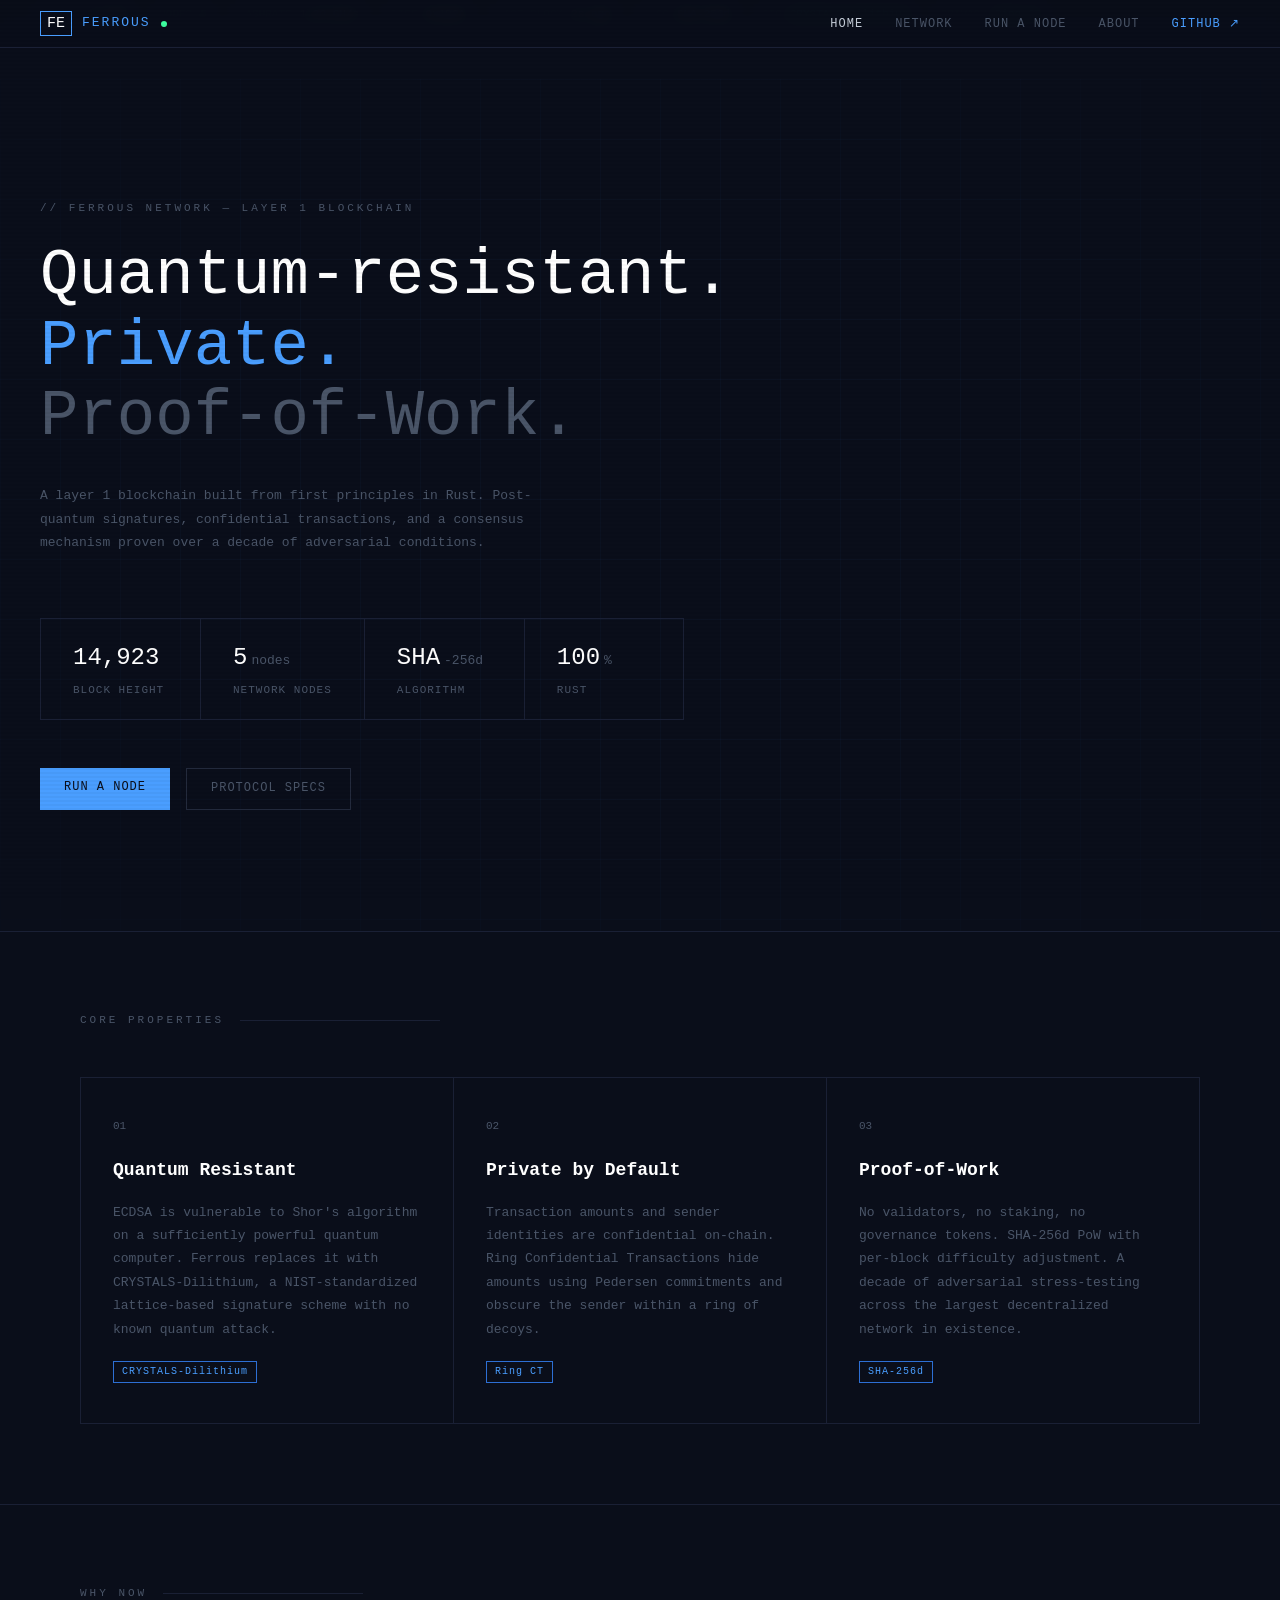
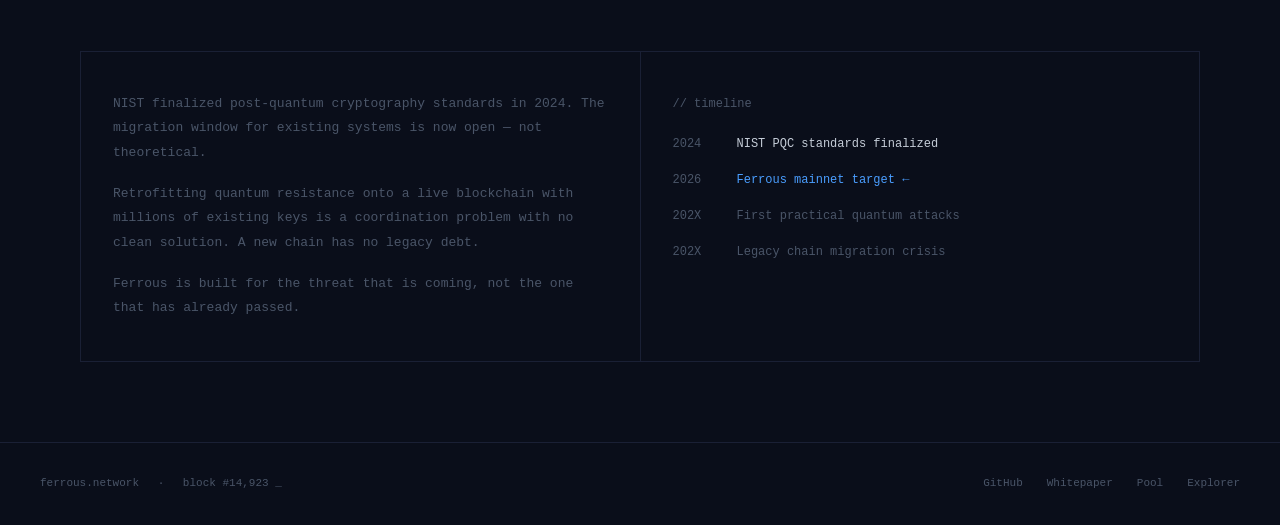
==== web/ferrous-network.html @ 622e5e6d "Fix chain tests: remove suppression, implement signature validation in apply_block_to_utxo, cleanup " ====
<!DOCTYPE html>
<html lang="en">
<head>
<meta charset="UTF-8">
<meta name="viewport" content="width=device-width, initial-scale=1.0">
<title>Ferrous Network</title>
<style>
:root {
  --bg: #0a0e1a;
  --bg2: #0d1120;
  --border: #1a2035;
  --border2: #242b3d;
  --text: #c5cdd8;
  --dim: #4a5568;
  --accent: #4a9eff;
  --accent2: #2d6fd4;
  --green: #3dffa0;
  --yellow: #ffd84a;
  --red: #ff4a6a;
  --mono: 'Courier New', Courier, monospace;
}

* { margin: 0; padding: 0; box-sizing: border-box; }

html { scroll-behavior: smooth; }

body {
  background: var(--bg);
  color: var(--text);
  font-family: var(--mono);
  font-size: 14px;
  line-height: 1.6;
  min-height: 100vh;
  cursor: default;
}

/* scanline overlay */
body::before {
  content: '';
  position: fixed;
  top: 0; left: 0; right: 0; bottom: 0;
  background: repeating-linear-gradient(
    0deg,
    transparent,
    transparent 2px,
    rgba(0,0,0,0.03) 2px,
    rgba(0,0,0,0.03) 4px
  );
  pointer-events: none;
  z-index: 1000;
}

a { color: var(--accent); text-decoration: none; cursor: pointer; }
a:hover { text-decoration: underline; }

/* NAV */
.main-nav {
  position: fixed;
  top: 0; left: 0; right: 0;
  z-index: 100;
  background: rgba(10,14,26,0.95);
  border-bottom: 1px solid var(--border);
  backdrop-filter: blur(8px);
  padding: 0 40px;
  height: 48px;
  display: flex;
  align-items: center;
  justify-content: space-between;
}

.nav-logo {
  color: var(--accent);
  font-size: 13px;
  letter-spacing: 2px;
  text-transform: uppercase;
  display: flex;
  align-items: center;
  gap: 10px;
}

.nav-logo .fe {
  font-size: 15px;
  color: #fff;
  letter-spacing: 0;
  border: 1px solid var(--accent);
  padding: 1px 6px;
  line-height: 1.4;
}

.nav-logo .dot {
  width: 6px; height: 6px;
  background: var(--green);
  border-radius: 50%;
  animation: pulse 2s ease-in-out infinite;
}

@keyframes pulse {
  0%,100% { opacity: 1; box-shadow: 0 0 4px var(--green); }
  50% { opacity: 0.4; box-shadow: none; }
}

.nav-links {
  display: flex;
  gap: 32px;
  list-style: none;
}

.nav-links a {
  color: var(--dim);
  font-size: 12px;
  letter-spacing: 1px;
  text-transform: uppercase;
  transition: color 0.2s;
}

.nav-links a:hover,
.nav-links a.active {
  color: var(--text);
  text-decoration: none;
}

.nav-github { color: var(--accent) !important; }

/* PAGES */
.page { display: none; padding-top: 48px; }
.page.active { display: block; }

/* ── HOME PAGE ── */
.hero {
  min-height: calc(100vh - 48px);
  display: flex;
  flex-direction: column;
  justify-content: center;
  padding: 80px 40px;
  position: relative;
  overflow: hidden;
}

.hero-grid {
  position: absolute;
  inset: 0;
  background-image:
    linear-gradient(rgba(74,158,255,0.03) 1px, transparent 1px),
    linear-gradient(90deg, rgba(74,158,255,0.03) 1px, transparent 1px);
  background-size: 60px 60px;
  mask-image: radial-gradient(ellipse 80% 80% at 50% 50%, black 40%, transparent 100%);
}

.hero-tag {
  color: var(--dim);
  font-size: 11px;
  letter-spacing: 3px;
  text-transform: uppercase;
  margin-bottom: 24px;
  opacity: 0;
  animation: fadeUp 0.6s ease forwards 0.1s;
}

.hero-title {
  font-size: clamp(32px, 5vw, 64px);
  font-weight: normal;
  line-height: 1.1;
  color: #fff;
  max-width: 800px;
  opacity: 0;
  animation: fadeUp 0.6s ease forwards 0.3s;
}

.hero-title .accent { color: var(--accent); }
.hero-title .dim-line { color: var(--dim); }

.hero-sub {
  margin-top: 32px;
  max-width: 520px;
  color: var(--dim);
  font-size: 13px;
  line-height: 1.8;
  opacity: 0;
  animation: fadeUp 0.6s ease forwards 0.5s;
}

.hero-stats {
  margin-top: 64px;
  display: flex;
  gap: 0;
  opacity: 0;
  animation: fadeUp 0.6s ease forwards 0.7s;
}

.stat-block {
  border: 1px solid var(--border);
  padding: 20px 32px;
  min-width: 160px;
  border-right: none;
}
.stat-block:last-child { border-right: 1px solid var(--border); }
.stat-block:hover { border-color: var(--border2); background: var(--bg2); }

.stat-val {
  font-size: 24px;
  color: #fff;
}
.stat-val .unit { font-size: 13px; color: var(--dim); margin-left: 4px; }
.stat-label { font-size: 11px; color: var(--dim); letter-spacing: 1px; margin-top: 4px; text-transform: uppercase; }

.hero-cta {
  margin-top: 48px;
  display: flex;
  gap: 16px;
  opacity: 0;
  animation: fadeUp 0.6s ease forwards 0.9s;
}

.btn-primary {
  background: var(--accent);
  color: #0a0e1a;
  padding: 10px 24px;
  font-family: var(--mono);
  font-size: 12px;
  letter-spacing: 1px;
  text-transform: uppercase;
  border: none;
  cursor: pointer;
  transition: background 0.2s;
  display: inline-block;
}
.btn-primary:hover { background: #6ab4ff; text-decoration: none; color: #0a0e1a; }

.btn-ghost {
  border: 1px solid var(--border2);
  color: var(--dim);
  padding: 10px 24px;
  font-family: var(--mono);
  font-size: 12px;
  letter-spacing: 1px;
  text-transform: uppercase;
  background: none;
  cursor: pointer;
  transition: all 0.2s;
  display: inline-block;
}
.btn-ghost:hover { border-color: var(--accent); color: var(--accent); text-decoration: none; }

/* SECTION UTILS */
.section-wrapper {
  border-top: 1px solid var(--border);
}

.section {
  padding: 80px 40px;
  max-width: 1200px;
  margin: 0 auto;
}

.section-full {
  padding: 40px;
  max-width: 100%;
}

.section-narrow {
  max-width: 800px;
}

.section-label {
  font-size: 11px;
  color: var(--dim);
  letter-spacing: 3px;
  text-transform: uppercase;
  margin-bottom: 48px;
  display: flex;
  align-items: center;
  gap: 16px;
}
.section-label::after {
  content: '';
  flex: 1;
  height: 1px;
  background: var(--border);
  max-width: 200px;
}

/* PILLARS */
.pillars {
  display: grid;
  grid-template-columns: repeat(3, 1fr);
  gap: 1px;
  background: var(--border);
  border: 1px solid var(--border);
}

.pillar {
  background: var(--bg);
  padding: 40px 32px;
  transition: background 0.2s;
}
.pillar:hover { background: var(--bg2); }

.pillar-num {
  font-size: 11px;
  color: var(--dim);
  margin-bottom: 20px;
}

.pillar-title {
  font-size: 18px;
  color: #fff;
  margin-bottom: 16px;
}

.pillar-body {
  font-size: 13px;
  color: var(--dim);
  line-height: 1.8;
}

.pillar-tag {
  display: inline-block;
  margin-top: 20px;
  font-size: 10px;
  letter-spacing: 1px;
  color: var(--accent);
  border: 1px solid var(--accent2);
  padding: 2px 8px;
}

/* WHY NOW SECTION */
.why-now-grid {
  display: grid;
  grid-template-columns: 1fr 1fr;
  gap: 1px;
  background: var(--border);
  border: 1px solid var(--border);
}

.why-now-content {
  background: var(--bg);
  padding: 40px 32px;
}

.why-now-text {
  font-size: 13px;
  color: var(--dim);
  line-height: 1.9;
}

.why-now-text p {
  margin-bottom: 16px;
}
.why-now-text p:last-child {
  margin-bottom: 0;
}

.timeline-container {
  font-size: 12px;
  line-height: 2;
}

.timeline-label {
  color: var(--dim);
  margin-bottom: 16px;
}

.timeline-items {
  display: flex;
  flex-direction: column;
  gap: 12px;
}

.timeline-item {
  display: flex;
  gap: 16px;
  align-items: baseline;
}

.timeline-year {
  color: var(--dim);
  min-width: 48px;
}

.timeline-text {
  color: var(--text);
}

.timeline-text.highlight {
  color: var(--accent);
}

.timeline-text.dim {
  color: var(--dim);
}


/* ── NETWORK PAGE ── */
.network-grid {
  display: grid;
  grid-template-columns: 1fr 1fr;
  gap: 1px;
  background: var(--border);
  border: 1px solid var(--border);
  margin-bottom: 1px;
}

.network-grid.spaced {
  margin-bottom: 40px;
}

.net-card {
  background: var(--bg);
  padding: 32px;
}
.net-card:hover { background: var(--bg2); }

.net-card-title {
  font-size: 11px;
  color: var(--dim);
  letter-spacing: 2px;
  text-transform: uppercase;
  margin-bottom: 24px;
  padding-bottom: 12px;
  border-bottom: 1px solid var(--border);
}

.spec-row {
  display: flex;
  justify-content: space-between;
  align-items: baseline;
  padding: 8px 0;
  border-bottom: 1px solid var(--border);
  font-size: 13px;
}
.spec-row:last-child { border-bottom: none; }
.spec-key { color: var(--dim); }
.spec-val { color: var(--text); text-align: right; }
.spec-val.hl { color: var(--accent); }
.spec-val.ok { color: var(--green); }

/* SEED NODES TABLE */
.seed-table-container {
  border: 1px solid var(--border);
}

.seed-table {
  background: var(--bg);
  font-size: 12px;
}

.seed-row {
  display: grid;
  grid-template-columns: 2fr 1fr 1fr 1fr;
  padding: 12px 24px;
  border-bottom: 1px solid var(--border);
}

.seed-row:last-child {
  border-bottom: none;
}

.seed-header {
  color: var(--dim);
  font-size: 11px;
  letter-spacing: 1px;
  border-bottom: 1px solid var(--border);
}

.seed-host { color: var(--text); }
.seed-meta { color: var(--dim); }
.seed-status { color: var(--green); }

/* CODE & TERMINAL */
.code-block {
  background: #060912;
  border: 1px solid var(--border);
  padding: 24px;
  font-size: 12px;
  line-height: 1.8;
  overflow-x: auto;
  margin-top: 16px;
}

.code-comment { color: var(--dim); }
.code-key { color: var(--accent); }
.code-val { color: var(--green); }
.code-str { color: var(--yellow); }

/* ── NODE PAGE ── */
.node-intro {
  color: var(--dim);
  font-size: 13px;
  margin-bottom: 48px;
  line-height: 1.8;
}

.node-steps {
  counter-reset: step;
}

.node-step {
  border: 1px solid var(--border);
  padding: 32px;
  margin-bottom: 1px;
  display: flex;
  gap: 32px;
  align-items: flex-start;
  transition: border-color 0.2s;
}
.node-step:hover { border-color: var(--border2); }

.step-num {
  font-size: 32px;
  color: var(--border2);
  min-width: 48px;
  line-height: 1;
}

.step-title {
  font-size: 16px;
  color: #fff;
  margin-bottom: 12px;
}

.step-body {
  font-size: 13px;
  color: var(--dim);
  line-height: 1.8;
}

.terminal {
  background: #060912;
  border: 1px solid var(--border);
  border-top: 2px solid var(--accent);
  padding: 20px 24px;
  margin-top: 16px;
  font-size: 12px;
  line-height: 2;
}

.term-prompt { color: var(--dim); }
.term-cmd { color: var(--green); }
.term-out { color: var(--dim); }
.term-highlight { color: var(--accent); }

/* ── ABOUT PAGE ── */
.about-grid {
  display: grid;
  grid-template-columns: 1fr 2fr;
  gap: 80px;
  align-items: start;
}

.about-ascii {
  color: var(--border2);
  font-size: 10px;
  line-height: 1.2;
  margin-bottom: 32px;
}

.about-links { display: flex; flex-direction: column; gap: 8px; }
.about-link {
  font-size: 12px;
  color: var(--dim);
  padding: 8px 0;
  border-bottom: 1px solid var(--border);
  display: flex;
  justify-content: space-between;
  transition: color 0.2s;
  cursor: pointer;
}
.about-link:hover { color: var(--accent); }
.about-link-arrow { color: var(--dim); }

.about-statement {
  font-size: 22px;
  color: #fff;
  line-height: 1.5;
  margin-bottom: 48px;
}
.about-statement .accent { color: var(--accent); }

.about-body {
  font-size: 13px;
  color: var(--dim);
  line-height: 1.9;
  max-width: 600px;
}

.about-body p { margin-bottom: 20px; }

.about-footer-note {
  color: var(--dim);
  border-top: 1px solid var(--border);
  padding-top: 20px;
  margin-top: 8px;
}

/* FOOTER */
.main-footer {
  border-top: 1px solid var(--border);
  padding: 32px 40px;
  display: flex;
  justify-content: space-between;
  align-items: center;
  font-size: 11px;
  color: var(--dim);
}

.footer-info-separator { margin: 0 12px; }

.footer-links { display: flex; gap: 24px; }
.footer-links a { color: var(--dim); }
.footer-links a:hover { color: var(--text); text-decoration: none; }

/* TICKER */
.ticker {
  background: #060912;
  border-bottom: 1px solid var(--border);
  padding: 6px 40px;
  font-size: 11px;
  color: var(--dim);
  display: flex;
  gap: 32px;
  overflow: hidden;
}
.ticker-item { white-space: nowrap; }
.ticker-item .label { color: var(--dim); margin-right: 8px; }
.ticker-item .value { color: var(--text); }
.ticker-item .value.up { color: var(--green); }

/* ANIMATIONS */
@keyframes fadeUp {
  from { opacity: 0; transform: translateY(16px); }
  to { opacity: 1; transform: translateY(0); }
}

.fade-in {
  opacity: 0;
  animation: fadeUp 0.5s ease forwards;
}

/* BLINK */
.blink { animation: blink 1s step-end infinite; }
@keyframes blink { 0%,100%{opacity:1} 50%{opacity:0} }

/* SCROLLBAR */
::-webkit-scrollbar { width: 4px; height: 4px; }
::-webkit-scrollbar-track { background: var(--bg); }
::-webkit-scrollbar-thumb { background: var(--border2); }

/* RESPONSIVE */
@media (max-width: 768px) {
  .main-nav { padding: 0 20px; }
  .nav-links { gap: 16px; }
  .hero { padding: 40px 20px; }
  .pillars { grid-template-columns: 1fr; }
  .network-grid { grid-template-columns: 1fr; }
  .why-now-grid { grid-template-columns: 1fr; }
  .about-grid { grid-template-columns: 1fr; gap: 40px; }
  .hero-stats { flex-wrap: wrap; }
  .stat-block { border-right: 1px solid var(--border); }
  .section { padding: 40px 20px; }
  .main-footer { flex-direction: column; gap: 16px; text-align: center; }
  .seed-row { grid-template-columns: 1fr 1fr; gap: 8px; }
  .seed-header { display: none; }
}
</style>
</head>
<body>

<!-- TICKER -->
<div class="ticker" id="ticker">
  <span class="ticker-item"><span class="label">HEIGHT</span><span class="value" id="t-height">14,923</span></span>
  <span class="ticker-item"><span class="label">NODES</span><span class="value up" id="t-nodes">5</span></span>
  <span class="ticker-item"><span class="label">HASHRATE</span><span class="value" id="t-hash">1.24 GH/s</span></span>
  <span class="ticker-item"><span class="label">DIFF</span><span class="value" id="t-diff">0x1D2A</span></span>
  <span class="ticker-item"><span class="label">LAST BLOCK</span><span class="value" id="t-last">42s ago</span></span>
  <span class="ticker-item"><span class="label">ALGO</span><span class="value">SHA-256d</span></span>
  <span class="ticker-item"><span class="label">SIG</span><span class="value up">CRYSTALS-Dilithium</span></span>
  <span class="ticker-item"><span class="label">PRIVACY</span><span class="value up">Ring CT</span></span>
</div>

<!-- NAV -->
<nav class="main-nav">
  <div class="nav-logo">
    <span class="fe">Fe</span>
    FERROUS
    <div class="dot"></div>
  </div>
  <ul class="nav-links">
    <li><a href="#" data-page="home" class="nav-link active" id="nav-home">Home</a></li>
    <li><a href="#" data-page="network" class="nav-link" id="nav-network">Network</a></li>
    <li><a href="#" data-page="node" class="nav-link" id="nav-node">Run a Node</a></li>
    <li><a href="#" data-page="about" class="nav-link" id="nav-about">About</a></li>
    <li><a href="#" class="nav-github">GitHub ↗</a></li>
  </ul>
</nav>

<!-- ══════════════════════════════════════════════ HOME -->
<main id="page-home" class="page active">

  <section class="hero">
    <div class="hero-grid"></div>
    <div class="hero-tag">// ferrous network — layer 1 blockchain</div>
    <h1 class="hero-title">
      Quantum-resistant.<br>
      <span class="accent">Private.</span><br>
      <span class="dim-line">Proof-of-Work.</span>
    </h1>
    <p class="hero-sub">
      A layer 1 blockchain built from first principles in Rust.
      Post-quantum signatures, confidential transactions, and a
      consensus mechanism proven over a decade of adversarial conditions.
    </p>
    <div class="hero-stats">
      <div class="stat-block">
        <div class="stat-val" id="h-height">14,923</div>
        <div class="stat-label">Block Height</div>
      </div>
      <div class="stat-block">
        <div class="stat-val">5<span class="unit">nodes</span></div>
        <div class="stat-label">Network Nodes</div>
      </div>
      <div class="stat-block">
        <div class="stat-val">SHA<span class="unit">-256d</span></div>
        <div class="stat-label">Algorithm</div>
      </div>
      <div class="stat-block">
        <div class="stat-val">100<span class="unit">%</span></div>
        <div class="stat-label">Rust</div>
      </div>
    </div>
    <div class="hero-cta">
      <a href="#" data-page="node" class="btn-primary">Run a Node</a>
      <a href="#" data-page="network" class="btn-ghost">Protocol Specs</a>
    </div>
  </section>

  <div class="section-wrapper">
    <section class="section">
      <div class="section-label">Core Properties</div>
      <div class="pillars">
        <article class="pillar">
          <div class="pillar-num">01</div>
          <h3 class="pillar-title">Quantum Resistant</h3>
          <p class="pillar-body">
            ECDSA is vulnerable to Shor's algorithm on a sufficiently powerful quantum computer.
            Ferrous replaces it with CRYSTALS-Dilithium, a NIST-standardized lattice-based
            signature scheme with no known quantum attack.
          </p>
          <div class="pillar-tag">CRYSTALS-Dilithium</div>
        </article>
        <article class="pillar">
          <div class="pillar-num">02</div>
          <h3 class="pillar-title">Private by Default</h3>
          <p class="pillar-body">
            Transaction amounts and sender identities are confidential on-chain.
            Ring Confidential Transactions hide amounts using Pedersen commitments
            and obscure the sender within a ring of decoys.
          </p>
          <div class="pillar-tag">Ring CT</div>
        </article>
        <article class="pillar">
          <div class="pillar-num">03</div>
          <h3 class="pillar-title">Proof-of-Work</h3>
          <p class="pillar-body">
            No validators, no staking, no governance tokens. SHA-256d PoW with
            per-block difficulty adjustment. A decade of adversarial stress-testing
            across the largest decentralized network in existence.
          </p>
          <div class="pillar-tag">SHA-256d</div>
        </article>
      </div>
    </section>
  </div>

  <div class="section-wrapper">
    <section class="section">
      <div class="section-label">Why Now</div>
      <div class="why-now-grid">
        <div class="why-now-content">
          <div class="why-now-text">
            <p>NIST finalized post-quantum cryptography standards in 2024. The migration window for existing systems is now open — not theoretical.</p>
            <p>Retrofitting quantum resistance onto a live blockchain with millions of existing keys is a coordination problem with no clean solution. A new chain has no legacy debt.</p>
            <p>Ferrous is built for the threat that is coming, not the one that has already passed.</p>
          </div>
        </div>
        <div class="why-now-content">
          <div class="timeline-container">
            <div class="timeline-label">// timeline</div>
            <div class="timeline-items">
              <div class="timeline-item">
                <span class="timeline-year">2024</span>
                <span class="timeline-text">NIST PQC standards finalized</span>
              </div>
              <div class="timeline-item">
                <span class="timeline-year">2026</span>
                <span class="timeline-text highlight">Ferrous mainnet target ←</span>
              </div>
              <div class="timeline-item">
                <span class="timeline-year">202X</span>
                <span class="timeline-text dim">First practical quantum attacks</span>
              </div>
              <div class="timeline-item">
                <span class="timeline-year">202X</span>
                <span class="timeline-text dim">Legacy chain migration crisis</span>
              </div>
            </div>
          </div>
        </div>
      </div>
    </section>
  </div>

</main>

<!-- ══════════════════════════════════════════════ NETWORK -->
<section id="page-network" class="page">
  <div class="section section-full">

    <div class="section-label">Protocol Specification</div>

    <div class="network-grid">
      <div class="net-card">
        <div class="net-card-title">Consensus</div>
        <div class="spec-row"><span class="spec-key">algorithm</span><span class="spec-val hl">Proof-of-Work</span></div>
        <div class="spec-row"><span class="spec-key">hash function</span><span class="spec-val">SHA-256d</span></div>
        <div class="spec-row"><span class="spec-key">block time target</span><span class="spec-val">150 seconds</span></div>
        <div class="spec-row"><span class="spec-key">difficulty adjustment</span><span class="spec-val">per-block, ±1%</span></div>
        <div class="spec-row"><span class="spec-key">block reward</span><span class="spec-val">50 FRR</span></div>
        <div class="spec-row"><span class="spec-key">coinbase maturity</span><span class="spec-val">100 blocks</span></div>
        <div class="spec-row"><span class="spec-key">ledger model</span><span class="spec-val">UTXO</span></div>
      </div>
      <div class="net-card">
        <div class="net-card-title">Cryptography</div>
        <div class="spec-row"><span class="spec-key">signature scheme</span><span class="spec-val ok">CRYSTALS-Dilithium</span></div>
        <div class="spec-row"><span class="spec-key">nist standard</span><span class="spec-val ok">FIPS 204</span></div>
        <div class="spec-row"><span class="spec-key">security level</span><span class="spec-val">Category 3 (AES-192)</span></div>
        <div class="spec-row"><span class="spec-key">privacy</span><span class="spec-val ok">Ring CT</span></div>
        <div class="spec-row"><span class="spec-key">commitments</span><span class="spec-val">Pedersen</span></div>
        <div class="spec-row"><span class="spec-key">address format</span><span class="spec-val">Base58Check</span></div>
        <div class="spec-row"><span class="spec-key">quantum safe</span><span class="spec-val ok">Yes</span></div>
      </div>
    </div>

    <div class="network-grid spaced">
      <div class="net-card">
        <div class="net-card-title">Network</div>
        <div class="spec-row"><span class="spec-key">protocol</span><span class="spec-val">TCP / Bitcoin-style framing</span></div>
        <div class="spec-row"><span class="spec-key">message checksum</span><span class="spec-val">SHA-256d</span></div>
        <div class="spec-row"><span class="spec-key">handshake</span><span class="spec-val">Version / Verack</span></div>
        <div class="spec-row"><span class="spec-key">sync</span><span class="spec-val">Headers-first</span></div>
        <div class="spec-row"><span class="spec-key">seed nodes</span><span class="spec-val">5 (global)</span></div>
        <div class="spec-row"><span class="spec-key">default port</span><span class="spec-val">8333</span></div>
      </div>
      <div class="net-card">
        <div class="net-card-title">Implementation</div>
        <div class="spec-row"><span class="spec-key">language</span><span class="spec-val hl">Rust</span></div>
        <div class="spec-row"><span class="spec-key">storage</span><span class="spec-val">RocksDB</span></div>
        <div class="spec-row"><span class="spec-key">rpc</span><span class="spec-val">JSON-RPC (10 methods)</span></div>
        <div class="spec-row"><span class="spec-key">unsafe code</span><span class="spec-val ok">Zero</span></div>
        <div class="spec-row"><span class="spec-key">warnings</span><span class="spec-val ok">Zero</span></div>
        <div class="spec-row"><span class="spec-key">license</span><span class="spec-val">MIT</span></div>
      </div>
    </div>

    <div class="section-label">Seed Nodes</div>
    <div class="seed-table-container">
      <div class="seed-table">
        <div class="seed-row seed-header">
          <span>HOST</span><span>PROVIDER</span><span>LOCATION</span><span>STATUS</span>
        </div>
        <div class="seed-row">
          <span class="seed-host">seed1.ferrous.network:8333</span>
          <span class="seed-meta">Vultr</span>
          <span class="seed-meta">New York</span>
          <span class="seed-status">● ONLINE</span>
        </div>
        <div class="seed-row">
          <span class="seed-host">seed2.ferrous.network:8333</span>
          <span class="seed-meta">Akamai</span>
          <span class="seed-meta">Atlanta</span>
          <span class="seed-status">● ONLINE</span>
        </div>
        <div class="seed-row">
          <span class="seed-host">seed3.ferrous.network:8333</span>
          <span class="seed-meta">DigitalOcean</span>
          <span class="seed-meta">San Francisco</span>
          <span class="seed-status">● ONLINE</span>
        </div>
        <div class="seed-row">
          <span class="seed-host">seed4.ferrous.network:8333</span>
          <span class="seed-meta">Vultr</span>
          <span class="seed-meta">Frankfurt</span>
          <span class="seed-status">● ONLINE</span>
        </div>
        <div class="seed-row">
          <span class="seed-host">seed5.ferrous.network:8333</span>
          <span class="seed-meta">Akamai</span>
          <span class="seed-meta">Singapore</span>
          <span class="seed-status">● ONLINE</span>
        </div>
      </div>
    </div>

  </div>
</section>

<!-- ══════════════════════════════════════════════ NODE -->
<section id="page-node" class="page">
  <div class="section section-narrow">

    <div class="section-label">Run a Node</div>

    <p class="node-intro">
      A Ferrous full node validates the chain independently, relays transactions,
      and strengthens network decentralization. No registration required.
    </p>

    <div class="node-steps">

      <article class="node-step">
        <div class="step-num">01</div>
        <div>
          <h3 class="step-title">Requirements</h3>
          <div class="step-body">
            Linux x86_64. 2GB RAM minimum, 4GB recommended. 50GB disk for initial sync.
            A stable internet connection with a publicly reachable IP on port 8333.
          </div>
        </div>
      </article>

      <article class="node-step">
        <div class="step-num">02</div>
        <div>
          <h3 class="step-title">Download</h3>
          <div class="step-body">Grab the latest binary from GitHub releases. Verify the checksum.</div>
          <div class="terminal">
            <div><span class="term-prompt">$ </span><span class="term-cmd">wget https://github.com/chronocoders/ferrous/releases/latest/ferrous-linux-x86_64.tar.gz</span></div>
            <div><span class="term-prompt">$ </span><span class="term-cmd">sha256sum -c ferrous-linux-x86_64.tar.gz.sha256</span></div>
            <div><span class="term-out">ferrous-linux-x86_64.tar.gz: </span><span class="term-highlight">OK</span></div>
            <div><span class="term-prompt">$ </span><span class="term-cmd">tar -xzf ferrous-linux-x86_64.tar.gz && chmod +x ferrous</span></div>
          </div>
        </div>
      </article>

      <article class="node-step">
        <div class="step-num">03</div>
        <div>
          <h3 class="step-title">Configure</h3>
          <div class="step-body">Create a minimal config file. Most defaults are production-ready.</div>
          <div class="code-block">
            <div><span class="code-comment"># ferrous.toml</span></div>
            <div></div>
            <div><span class="code-key">network</span> = <span class="code-str">"mainnet"</span></div>
            <div><span class="code-key">data_dir</span> = <span class="code-str">"~/.ferrous"</span></div>
            <div><span class="code-key">bind</span> = <span class="code-str">"0.0.0.0:8333"</span></div>
            <div><span class="code-key">max_peers</span> = <span class="code-val">125</span></div>
            <div><span class="code-key">rpc_bind</span> = <span class="code-str">"127.0.0.1:8332"</span></div>
            <div></div>
            <div><span class="code-comment"># Optional: enable mining</span></div>
            <div><span class="code-key">mine</span> = <span class="code-val">false</span></div>
            <div><span class="code-key">coinbase_address</span> = <span class="code-str">""</span></div>
          </div>
        </div>
      </article>

      <article class="node-step">
        <div class="step-num">04</div>
        <div>
          <h3 class="step-title">Run</h3>
          <div class="step-body">Start the node. It will connect to seed nodes and begin syncing.</div>
          <div class="terminal">
            <div><span class="term-prompt">$ </span><span class="term-cmd">./ferrous --config ferrous.toml</span></div>
            <div><span class="term-highlight">[2026-03-03 12:00:01]</span><span class="term-out"> INFO  ferrous starting — mainnet</span></div>
            <div><span class="term-highlight">[2026-03-03 12:00:01]</span><span class="term-out"> INFO  connecting to seed1.ferrous.network:8333</span></div>
            <div><span class="term-highlight">[2026-03-03 12:00:02]</span><span class="term-out"> INFO  connected to 5 peers</span></div>
            <div><span class="term-highlight">[2026-03-03 12:00:02]</span><span class="term-out"> INFO  syncing headers from height 0...</span></div>
          </div>
        </div>
      </article>

      <article class="node-step">
        <div class="step-num">05</div>
        <div>
          <h3 class="step-title">Run as a Service (Optional)</h3>
          <div class="step-body">Use systemd for automatic startup and restart on failure.</div>
          <div class="terminal">
            <div><span class="term-prompt">$ </span><span class="term-cmd">sudo nano /etc/systemd/system/ferrous.service</span></div>
            <div></div>
            <div><span class="term-out">[Unit]</span></div>
            <div><span class="term-out">Description=Ferrous Network Node</span></div>
            <div><span class="term-out">After=network.target</span></div>
            <div></div>
            <div><span class="term-out">[Service]</span></div>
            <div><span class="term-out">ExecStart=/usr/local/bin/ferrous --config /etc/ferrous/ferrous.toml</span></div>
            <div><span class="term-out">Restart=always</span></div>
            <div></div>
            <div><span class="term-out">[Install]</span></div>
            <div><span class="term-out">WantedBy=multi-user.target</span></div>
            <div></div>
            <div><span class="term-prompt">$ </span><span class="term-cmd">sudo systemctl enable --now ferrous</span></div>
          </div>
        </div>
      </article>

    </div>
  </div>
</section>

<!-- ══════════════════════════════════════════════ ABOUT -->
<section id="page-about" class="page">
  <div class="section">

    <div class="about-grid">
      <div class="about-sidebar">
        <pre class="about-ascii">
 ___
|  _|
| |_
|  _|
| |
|_|
ERROUS</pre>
        <div class="about-links">
          <a class="about-link"><span>Whitepaper</span><span class="about-link-arrow">↗</span></a>
          <a class="about-link"><span>GitHub</span><span class="about-link-arrow">↗</span></a>
          <a class="about-link"><span>Mining Pool</span><span class="about-link-arrow">↗</span></a>
          <a class="about-link"><span>Block Explorer</span><span class="about-link-arrow">↗</span></a>
          <a class="about-link"><span>Contact</span><span class="about-link-arrow">↗</span></a>
        </div>
      </div>

      <div class="about-content">
        <div class="about-statement">
          A blockchain built for the <span class="accent">next decade</span>,
          not the last one.
        </div>
        <div class="about-body">
          <p>
            Every major blockchain in production today relies on ECDSA for transaction signing.
            ECDSA is broken by Shor's algorithm on a cryptographically relevant quantum computer.
            The question is not whether this happens, but when.
          </p>
          <p>
            Ferrous was built from scratch in Rust with post-quantum cryptography as a core
            requirement, not an afterthought. CRYSTALS-Dilithium replaces ECDSA at the protocol
            level. There are no legacy keys to migrate, no governance proposals to pass,
            no community coordination required.
          </p>
          <p>
            Privacy is the second pillar. On a transparent ledger, every transaction
            is permanently public. Ring Confidential Transactions make amounts and
            sender identities confidential by default, without opt-in or separate
            shielded pools.
          </p>
          <p>
            Proof-of-Work is the consensus mechanism because it works. Fifteen years
            of adversarial conditions on the largest decentralized network in existence
            is a stronger argument than any whitepaper.
          </p>
          <p class="about-footer-note">
            Built by a solo developer. Open source. No venture funding.
            No token sale. No foundation.
          </p>
        </div>
      </div>
    </div>

  </div>
</section>

<!-- FOOTER -->
<footer class="main-footer">
  <div style="color:var(--dim)">
    ferrous.network <span class="footer-info-separator">·</span>
    <span id="footer-height">block #14,923</span> <span class="blink">_</span>
  </div>
  <div class="footer-links">
    <a href="#">GitHub</a>
    <a href="#">Whitepaper</a>
    <a href="#">Pool</a>
    <a href="#">Explorer</a>
  </div>
</footer>

<script>
// ── PAGE NAVIGATION ───────────────────────────────────────
document.addEventListener('DOMContentLoaded', () => {
  const links = document.querySelectorAll('a[data-page]');
  
  links.forEach(link => {
    link.addEventListener('click', (e) => {
      e.preventDefault();
      const pageId = link.getAttribute('data-page');
      showPage(pageId);
    });
  });
});

function showPage(id) {
  // Hide all pages
  document.querySelectorAll('.page').forEach(p => p.classList.remove('active'));
  // Deactivate all nav links
  document.querySelectorAll('.nav-links a').forEach(a => a.classList.remove('active'));
  
  // Show target page
  const pageElement = document.getElementById('page-' + id);
  if (pageElement) pageElement.classList.add('active');
  
  // Activate nav link
  const navLink = document.getElementById('nav-' + id);
  if (navLink) navLink.classList.add('active');
  
  window.scrollTo(0, 0);
}

// ── LIVE TICKER ───────────────────────────────────────────
let height = 14923;
let lastBlock = 0;

function updateTicker() {
  lastBlock++;
  if (lastBlock > 180 || Math.random() < 0.02) {
    height++;
    lastBlock = 0;
  }
  const hash = (1.1 + Math.random() * 0.3).toFixed(2);
  
  const els = {
    tHeight: document.getElementById('t-height'),
    tHash: document.getElementById('t-hash'),
    tLast: document.getElementById('t-last'),
    hHeight: document.getElementById('h-height'),
    fHeight: document.getElementById('footer-height')
  };
  
  if (els.tHeight) els.tHeight.textContent = height.toLocaleString();
  if (els.tHash) els.tHash.textContent = hash + ' GH/s';
  if (els.tLast) els.tLast.textContent = lastBlock + 's ago';
  if (els.hHeight) els.hHeight.textContent = height.toLocaleString();
  if (els.fHeight) els.fHeight.textContent = 'block #' + height.toLocaleString();
}

setInterval(updateTicker, 1000);
</script>
</body>
</html>
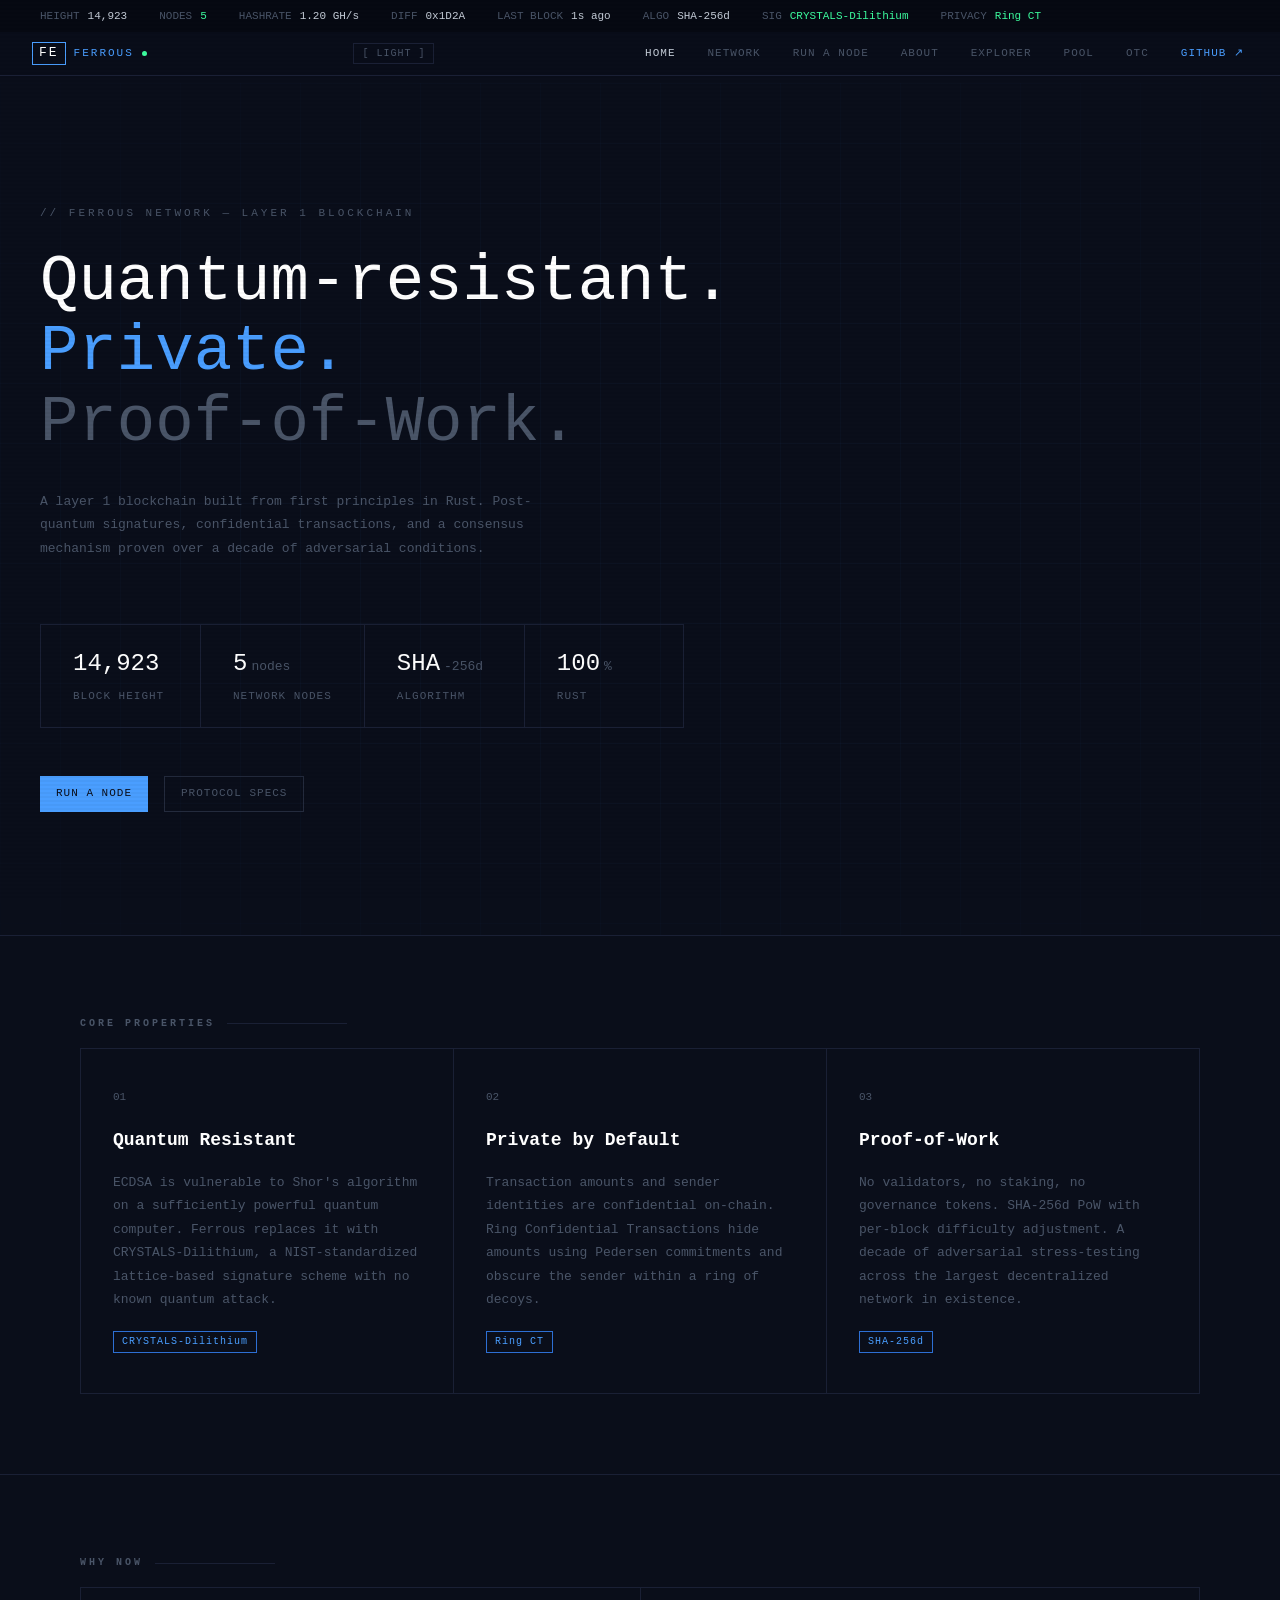
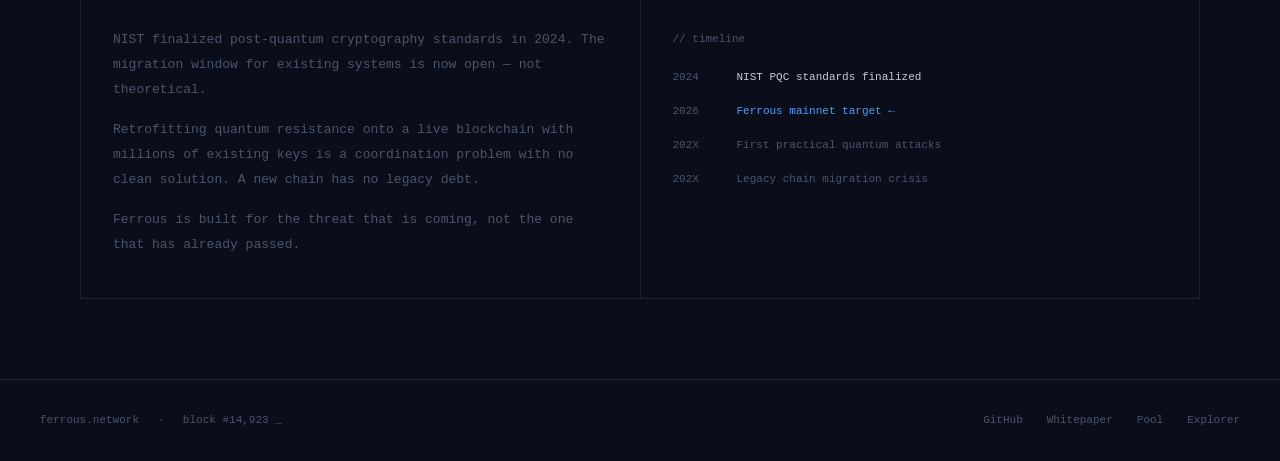
==== commit 4a276e1c: "feat: create shared assets and update HTML files Add shared CSS, JS utilities, and link index page E" ====
--- a/web/ferrous-network.html
+++ b/web/ferrous-network.html
@@ -1,1017 +1,908 @@
 <!DOCTYPE html>
 <html lang="en">
 <head>
-<meta charset="UTF-8">
-<meta name="viewport" content="width=device-width, initial-scale=1.0">
-<title>Ferrous Network</title>
-<style>
-:root {
-  --bg: #0a0e1a;
-  --bg2: #0d1120;
-  --border: #1a2035;
-  --border2: #242b3d;
-  --text: #c5cdd8;
-  --dim: #4a5568;
-  --accent: #4a9eff;
-  --accent2: #2d6fd4;
-  --green: #3dffa0;
-  --yellow: #ffd84a;
-  --red: #ff4a6a;
-  --mono: 'Courier New', Courier, monospace;
-}
-
-* { margin: 0; padding: 0; box-sizing: border-box; }
-
-html { scroll-behavior: smooth; }
-
-body {
-  background: var(--bg);
-  color: var(--text);
-  font-family: var(--mono);
-  font-size: 14px;
-  line-height: 1.6;
-  min-height: 100vh;
-  cursor: default;
-}
-
-/* scanline overlay */
-body::before {
-  content: '';
-  position: fixed;
-  top: 0; left: 0; right: 0; bottom: 0;
-  background: repeating-linear-gradient(
-    0deg,
-    transparent,
-    transparent 2px,
-    rgba(0,0,0,0.03) 2px,
-    rgba(0,0,0,0.03) 4px
-  );
-  pointer-events: none;
-  z-index: 1000;
-}
-
-a { color: var(--accent); text-decoration: none; cursor: pointer; }
-a:hover { text-decoration: underline; }
-
-/* NAV */
-.main-nav {
-  position: fixed;
-  top: 0; left: 0; right: 0;
-  z-index: 100;
-  background: rgba(10,14,26,0.95);
-  border-bottom: 1px solid var(--border);
-  backdrop-filter: blur(8px);
-  padding: 0 40px;
-  height: 48px;
-  display: flex;
-  align-items: center;
-  justify-content: space-between;
-}
-
-.nav-logo {
-  color: var(--accent);
-  font-size: 13px;
-  letter-spacing: 2px;
-  text-transform: uppercase;
-  display: flex;
-  align-items: center;
-  gap: 10px;
-}
-
-.nav-logo .fe {
-  font-size: 15px;
-  color: #fff;
-  letter-spacing: 0;
-  border: 1px solid var(--accent);
-  padding: 1px 6px;
-  line-height: 1.4;
-}
-
-.nav-logo .dot {
-  width: 6px; height: 6px;
-  background: var(--green);
-  border-radius: 50%;
-  animation: pulse 2s ease-in-out infinite;
-}
-
-@keyframes pulse {
-  0%,100% { opacity: 1; box-shadow: 0 0 4px var(--green); }
-  50% { opacity: 0.4; box-shadow: none; }
-}
-
-.nav-links {
-  display: flex;
-  gap: 32px;
-  list-style: none;
-}
-
-.nav-links a {
-  color: var(--dim);
-  font-size: 12px;
-  letter-spacing: 1px;
-  text-transform: uppercase;
-  transition: color 0.2s;
-}
-
-.nav-links a:hover,
-.nav-links a.active {
-  color: var(--text);
-  text-decoration: none;
-}
-
-.nav-github { color: var(--accent) !important; }
-
-/* PAGES */
-.page { display: none; padding-top: 48px; }
-.page.active { display: block; }
-
-/* ── HOME PAGE ── */
-.hero {
-  min-height: calc(100vh - 48px);
-  display: flex;
-  flex-direction: column;
-  justify-content: center;
-  padding: 80px 40px;
-  position: relative;
-  overflow: hidden;
-}
-
-.hero-grid {
-  position: absolute;
-  inset: 0;
-  background-image:
-    linear-gradient(rgba(74,158,255,0.03) 1px, transparent 1px),
-    linear-gradient(90deg, rgba(74,158,255,0.03) 1px, transparent 1px);
-  background-size: 60px 60px;
-  mask-image: radial-gradient(ellipse 80% 80% at 50% 50%, black 40%, transparent 100%);
-}
-
-.hero-tag {
-  color: var(--dim);
-  font-size: 11px;
-  letter-spacing: 3px;
-  text-transform: uppercase;
-  margin-bottom: 24px;
-  opacity: 0;
-  animation: fadeUp 0.6s ease forwards 0.1s;
-}
-
-.hero-title {
-  font-size: clamp(32px, 5vw, 64px);
-  font-weight: normal;
-  line-height: 1.1;
-  color: #fff;
-  max-width: 800px;
-  opacity: 0;
-  animation: fadeUp 0.6s ease forwards 0.3s;
-}
-
-.hero-title .accent { color: var(--accent); }
-.hero-title .dim-line { color: var(--dim); }
-
-.hero-sub {
-  margin-top: 32px;
-  max-width: 520px;
-  color: var(--dim);
-  font-size: 13px;
-  line-height: 1.8;
-  opacity: 0;
-  animation: fadeUp 0.6s ease forwards 0.5s;
-}
-
-.hero-stats {
-  margin-top: 64px;
-  display: flex;
-  gap: 0;
-  opacity: 0;
-  animation: fadeUp 0.6s ease forwards 0.7s;
-}
-
-.stat-block {
-  border: 1px solid var(--border);
-  padding: 20px 32px;
-  min-width: 160px;
-  border-right: none;
-}
-.stat-block:last-child { border-right: 1px solid var(--border); }
-.stat-block:hover { border-color: var(--border2); background: var(--bg2); }
-
-.stat-val {
-  font-size: 24px;
-  color: #fff;
-}
-.stat-val .unit { font-size: 13px; color: var(--dim); margin-left: 4px; }
-.stat-label { font-size: 11px; color: var(--dim); letter-spacing: 1px; margin-top: 4px; text-transform: uppercase; }
-
-.hero-cta {
-  margin-top: 48px;
-  display: flex;
-  gap: 16px;
-  opacity: 0;
-  animation: fadeUp 0.6s ease forwards 0.9s;
-}
-
-.btn-primary {
-  background: var(--accent);
-  color: #0a0e1a;
-  padding: 10px 24px;
-  font-family: var(--mono);
-  font-size: 12px;
-  letter-spacing: 1px;
-  text-transform: uppercase;
-  border: none;
-  cursor: pointer;
-  transition: background 0.2s;
-  display: inline-block;
-}
-.btn-primary:hover { background: #6ab4ff; text-decoration: none; color: #0a0e1a; }
-
-.btn-ghost {
-  border: 1px solid var(--border2);
-  color: var(--dim);
-  padding: 10px 24px;
-  font-family: var(--mono);
-  font-size: 12px;
-  letter-spacing: 1px;
-  text-transform: uppercase;
-  background: none;
-  cursor: pointer;
-  transition: all 0.2s;
-  display: inline-block;
-}
-.btn-ghost:hover { border-color: var(--accent); color: var(--accent); text-decoration: none; }
-
-/* SECTION UTILS */
-.section-wrapper {
-  border-top: 1px solid var(--border);
-}
-
-.section {
-  padding: 80px 40px;
-  max-width: 1200px;
-  margin: 0 auto;
-}
-
-.section-full {
-  padding: 40px;
-  max-width: 100%;
-}
-
-.section-narrow {
-  max-width: 800px;
-}
-
-.section-label {
-  font-size: 11px;
-  color: var(--dim);
-  letter-spacing: 3px;
-  text-transform: uppercase;
-  margin-bottom: 48px;
-  display: flex;
-  align-items: center;
-  gap: 16px;
-}
-.section-label::after {
-  content: '';
-  flex: 1;
-  height: 1px;
-  background: var(--border);
-  max-width: 200px;
-}
-
-/* PILLARS */
-.pillars {
-  display: grid;
-  grid-template-columns: repeat(3, 1fr);
-  gap: 1px;
-  background: var(--border);
-  border: 1px solid var(--border);
-}
-
-.pillar {
-  background: var(--bg);
-  padding: 40px 32px;
-  transition: background 0.2s;
-}
-.pillar:hover { background: var(--bg2); }
-
-.pillar-num {
-  font-size: 11px;
-  color: var(--dim);
-  margin-bottom: 20px;
-}
-
-.pillar-title {
-  font-size: 18px;
-  color: #fff;
-  margin-bottom: 16px;
-}
-
-.pillar-body {
-  font-size: 13px;
-  color: var(--dim);
-  line-height: 1.8;
-}
-
-.pillar-tag {
-  display: inline-block;
-  margin-top: 20px;
-  font-size: 10px;
-  letter-spacing: 1px;
-  color: var(--accent);
-  border: 1px solid var(--accent2);
-  padding: 2px 8px;
-}
-
-/* WHY NOW SECTION */
-.why-now-grid {
-  display: grid;
-  grid-template-columns: 1fr 1fr;
-  gap: 1px;
-  background: var(--border);
-  border: 1px solid var(--border);
-}
-
-.why-now-content {
-  background: var(--bg);
-  padding: 40px 32px;
-}
-
-.why-now-text {
-  font-size: 13px;
-  color: var(--dim);
-  line-height: 1.9;
-}
-
-.why-now-text p {
-  margin-bottom: 16px;
-}
-.why-now-text p:last-child {
-  margin-bottom: 0;
-}
-
-.timeline-container {
-  font-size: 12px;
-  line-height: 2;
-}
-
-.timeline-label {
-  color: var(--dim);
-  margin-bottom: 16px;
-}
-
-.timeline-items {
-  display: flex;
-  flex-direction: column;
-  gap: 12px;
-}
-
-.timeline-item {
-  display: flex;
-  gap: 16px;
-  align-items: baseline;
-}
-
-.timeline-year {
-  color: var(--dim);
-  min-width: 48px;
-}
-
-.timeline-text {
-  color: var(--text);
-}
-
-.timeline-text.highlight {
-  color: var(--accent);
-}
-
-.timeline-text.dim {
-  color: var(--dim);
-}
-
-
-/* ── NETWORK PAGE ── */
-.network-grid {
-  display: grid;
-  grid-template-columns: 1fr 1fr;
-  gap: 1px;
-  background: var(--border);
-  border: 1px solid var(--border);
-  margin-bottom: 1px;
-}
-
-.network-grid.spaced {
-  margin-bottom: 40px;
-}
-
-.net-card {
-  background: var(--bg);
-  padding: 32px;
-}
-.net-card:hover { background: var(--bg2); }
-
-.net-card-title {
-  font-size: 11px;
-  color: var(--dim);
-  letter-spacing: 2px;
-  text-transform: uppercase;
-  margin-bottom: 24px;
-  padding-bottom: 12px;
-  border-bottom: 1px solid var(--border);
-}
-
-.spec-row {
-  display: flex;
-  justify-content: space-between;
-  align-items: baseline;
-  padding: 8px 0;
-  border-bottom: 1px solid var(--border);
-  font-size: 13px;
-}
-.spec-row:last-child { border-bottom: none; }
-.spec-key { color: var(--dim); }
-.spec-val { color: var(--text); text-align: right; }
-.spec-val.hl { color: var(--accent); }
-.spec-val.ok { color: var(--green); }
-
-/* SEED NODES TABLE */
-.seed-table-container {
-  border: 1px solid var(--border);
-}
-
-.seed-table {
-  background: var(--bg);
-  font-size: 12px;
-}
-
-.seed-row {
-  display: grid;
-  grid-template-columns: 2fr 1fr 1fr 1fr;
-  padding: 12px 24px;
-  border-bottom: 1px solid var(--border);
-}
-
-.seed-row:last-child {
-  border-bottom: none;
-}
-
-.seed-header {
-  color: var(--dim);
-  font-size: 11px;
-  letter-spacing: 1px;
-  border-bottom: 1px solid var(--border);
-}
-
-.seed-host { color: var(--text); }
-.seed-meta { color: var(--dim); }
-.seed-status { color: var(--green); }
-
-/* CODE & TERMINAL */
-.code-block {
-  background: #060912;
-  border: 1px solid var(--border);
-  padding: 24px;
-  font-size: 12px;
-  line-height: 1.8;
-  overflow-x: auto;
-  margin-top: 16px;
-}
-
-.code-comment { color: var(--dim); }
-.code-key { color: var(--accent); }
-.code-val { color: var(--green); }
-.code-str { color: var(--yellow); }
-
-/* ── NODE PAGE ── */
-.node-intro {
-  color: var(--dim);
-  font-size: 13px;
-  margin-bottom: 48px;
-  line-height: 1.8;
-}
-
-.node-steps {
-  counter-reset: step;
-}
-
-.node-step {
-  border: 1px solid var(--border);
-  padding: 32px;
-  margin-bottom: 1px;
-  display: flex;
-  gap: 32px;
-  align-items: flex-start;
-  transition: border-color 0.2s;
-}
-.node-step:hover { border-color: var(--border2); }
-
-.step-num {
-  font-size: 32px;
-  color: var(--border2);
-  min-width: 48px;
-  line-height: 1;
-}
-
-.step-title {
-  font-size: 16px;
-  color: #fff;
-  margin-bottom: 12px;
-}
-
-.step-body {
-  font-size: 13px;
-  color: var(--dim);
-  line-height: 1.8;
-}
-
-.terminal {
-  background: #060912;
-  border: 1px solid var(--border);
-  border-top: 2px solid var(--accent);
-  padding: 20px 24px;
-  margin-top: 16px;
-  font-size: 12px;
-  line-height: 2;
-}
-
-.term-prompt { color: var(--dim); }
-.term-cmd { color: var(--green); }
-.term-out { color: var(--dim); }
-.term-highlight { color: var(--accent); }
-
-/* ── ABOUT PAGE ── */
-.about-grid {
-  display: grid;
-  grid-template-columns: 1fr 2fr;
-  gap: 80px;
-  align-items: start;
-}
-
-.about-ascii {
-  color: var(--border2);
-  font-size: 10px;
-  line-height: 1.2;
-  margin-bottom: 32px;
-}
-
-.about-links { display: flex; flex-direction: column; gap: 8px; }
-.about-link {
-  font-size: 12px;
-  color: var(--dim);
-  padding: 8px 0;
-  border-bottom: 1px solid var(--border);
-  display: flex;
-  justify-content: space-between;
-  transition: color 0.2s;
-  cursor: pointer;
-}
-.about-link:hover { color: var(--accent); }
-.about-link-arrow { color: var(--dim); }
-
-.about-statement {
-  font-size: 22px;
-  color: #fff;
-  line-height: 1.5;
-  margin-bottom: 48px;
-}
-.about-statement .accent { color: var(--accent); }
-
-.about-body {
-  font-size: 13px;
-  color: var(--dim);
-  line-height: 1.9;
-  max-width: 600px;
-}
-
-.about-body p { margin-bottom: 20px; }
-
-.about-footer-note {
-  color: var(--dim);
-  border-top: 1px solid var(--border);
-  padding-top: 20px;
-  margin-top: 8px;
-}
-
-/* FOOTER */
-.main-footer {
-  border-top: 1px solid var(--border);
-  padding: 32px 40px;
-  display: flex;
-  justify-content: space-between;
-  align-items: center;
-  font-size: 11px;
-  color: var(--dim);
-}
-
-.footer-info-separator { margin: 0 12px; }
-
-.footer-links { display: flex; gap: 24px; }
-.footer-links a { color: var(--dim); }
-.footer-links a:hover { color: var(--text); text-decoration: none; }
-
-/* TICKER */
-.ticker {
-  background: #060912;
-  border-bottom: 1px solid var(--border);
-  padding: 6px 40px;
-  font-size: 11px;
-  color: var(--dim);
-  display: flex;
-  gap: 32px;
-  overflow: hidden;
-}
-.ticker-item { white-space: nowrap; }
-.ticker-item .label { color: var(--dim); margin-right: 8px; }
-.ticker-item .value { color: var(--text); }
-.ticker-item .value.up { color: var(--green); }
-
-/* ANIMATIONS */
-@keyframes fadeUp {
-  from { opacity: 0; transform: translateY(16px); }
-  to { opacity: 1; transform: translateY(0); }
-}
-
-.fade-in {
-  opacity: 0;
-  animation: fadeUp 0.5s ease forwards;
-}
-
-/* BLINK */
-.blink { animation: blink 1s step-end infinite; }
-@keyframes blink { 0%,100%{opacity:1} 50%{opacity:0} }
-
-/* SCROLLBAR */
-::-webkit-scrollbar { width: 4px; height: 4px; }
-::-webkit-scrollbar-track { background: var(--bg); }
-::-webkit-scrollbar-thumb { background: var(--border2); }
-
-/* RESPONSIVE */
-@media (max-width: 768px) {
-  .main-nav { padding: 0 20px; }
-  .nav-links { gap: 16px; }
-  .hero { padding: 40px 20px; }
-  .pillars { grid-template-columns: 1fr; }
-  .network-grid { grid-template-columns: 1fr; }
-  .why-now-grid { grid-template-columns: 1fr; }
-  .about-grid { grid-template-columns: 1fr; gap: 40px; }
-  .hero-stats { flex-wrap: wrap; }
-  .stat-block { border-right: 1px solid var(--border); }
-  .section { padding: 40px 20px; }
-  .main-footer { flex-direction: column; gap: 16px; text-align: center; }
-  .seed-row { grid-template-columns: 1fr 1fr; gap: 8px; }
-  .seed-header { display: none; }
-}
-</style>
+  <meta charset="UTF-8">
+  <meta name="viewport" content="width=device-width, initial-scale=1.0">
+  <meta name="description" content="Ferrous Network - A quantum-resistant, privacy-focused Layer 1 blockchain built in Rust with SHA-256d Proof-of-Work">
+  <meta name="theme-color" content="#0a0e1a">
+  <title>Ferrous Network</title>
+  <link rel="stylesheet" href="shared-styles.css">
+  <style>
+    /* Network-specific styles */
+
+    /* Scanline overlay */
+    body.scanlines::before {
+      content: '';
+      position: fixed;
+      top: 0; left: 0; right: 0; bottom: 0;
+      background: repeating-linear-gradient(
+        0deg,
+        transparent,
+        transparent 2px,
+        rgba(0,0,0,0.03) 2px,
+        rgba(0,0,0,0.03) 4px
+      );
+      pointer-events: none;
+      z-index: 1000;
+    }
+
+    /* Pages */
+    .page { display: none; padding-top: 48px; }
+    .page.active { display: block; }
+
+    /* Hero */
+    .hero {
+      min-height: calc(100vh - 48px);
+      display: flex;
+      flex-direction: column;
+      justify-content: center;
+      padding: var(--space-20) var(--space-10);
+      position: relative;
+      overflow: hidden;
+    }
+
+    .hero-grid {
+      position: absolute;
+      inset: 0;
+      background-image:
+        linear-gradient(rgba(74,158,255,0.03) 1px, transparent 1px),
+        linear-gradient(90deg, rgba(74,158,255,0.03) 1px, transparent 1px);
+      background-size: 60px 60px;
+      mask-image: radial-gradient(ellipse 80% 80% at 50% 50%, black 40%, transparent 100%);
+    }
+
+    .hero-tag {
+      color: var(--color-text-dim);
+      font-size: var(--font-size-sm);
+      letter-spacing: 3px;
+      text-transform: uppercase;
+      margin-bottom: var(--space-6);
+      opacity: 0;
+      animation: fadeUp 0.6s ease forwards 0.1s;
+    }
+
+    .hero-title {
+      font-size: clamp(32px, 5vw, 64px);
+      font-weight: normal;
+      line-height: 1.1;
+      color: var(--color-white);
+      max-width: 800px;
+      opacity: 0;
+      animation: fadeUp 0.6s ease forwards 0.3s;
+    }
+
+    .hero-title .accent { color: var(--color-accent); }
+    .hero-title .dim-line { color: var(--color-text-dim); }
+
+    .hero-sub {
+      margin-top: var(--space-8);
+      max-width: 520px;
+      color: var(--color-text-dim);
+      font-size: var(--font-size-base);
+      line-height: var(--line-height-loose);
+      opacity: 0;
+      animation: fadeUp 0.6s ease forwards 0.5s;
+    }
+
+    .hero-stats {
+      margin-top: var(--space-16);
+      display: flex;
+      gap: 0;
+      opacity: 0;
+      animation: fadeUp 0.6s ease forwards 0.7s;
+    }
+
+    .stat-block {
+      border: 1px solid var(--color-border);
+      padding: var(--space-5) var(--space-8);
+      min-width: 160px;
+      border-right: none;
+      transition: all var(--transition-base);
+    }
+
+    .stat-block:last-child { border-right: 1px solid var(--color-border); }
+    .stat-block:hover { border-color: var(--color-border-light); background: var(--color-bg-secondary); }
+
+    .stat-val {
+      font-size: var(--font-size-2xl);
+      color: var(--color-white);
+    }
+
+    .stat-val .unit {
+      font-size: var(--font-size-base);
+      color: var(--color-text-dim);
+      margin-left: var(--space-1);
+    }
+
+    .stat-label {
+      font-size: var(--font-size-sm);
+      color: var(--color-text-dim);
+      letter-spacing: 1px;
+      margin-top: var(--space-1);
+      text-transform: uppercase;
+    }
+
+    .hero-cta {
+      margin-top: var(--space-12);
+      display: flex;
+      gap: var(--space-4);
+      opacity: 0;
+      animation: fadeUp 0.6s ease forwards 0.9s;
+    }
+
+    /* Section */
+    .section-wrapper {
+      border-top: 1px solid var(--color-border);
+    }
+
+    .section {
+      padding: var(--space-20) var(--space-10);
+      max-width: 1200px;
+      margin: 0 auto;
+    }
+
+    .section-full {
+      padding: var(--space-10);
+      max-width: 100%;
+    }
+
+    .section-narrow {
+      max-width: 800px;
+    }
+
+    /* Pillars */
+    .pillars {
+      display: grid;
+      grid-template-columns: repeat(3, 1fr);
+      gap: 1px;
+      background: var(--color-border);
+      border: 1px solid var(--color-border);
+    }
+
+    .pillar {
+      background: var(--color-bg);
+      padding: var(--space-10) var(--space-8);
+      transition: background var(--transition-base);
+    }
+
+    .pillar:hover { background: var(--color-bg-secondary); }
+
+    .pillar-num {
+      font-size: var(--font-size-sm);
+      color: var(--color-text-dim);
+      margin-bottom: var(--space-5);
+    }
+
+    .pillar-title {
+      font-size: var(--font-size-xl);
+      color: var(--color-white);
+      margin-bottom: var(--space-4);
+    }
+
+    .pillar-body {
+      font-size: var(--font-size-base);
+      color: var(--color-text-dim);
+      line-height: var(--line-height-loose);
+    }
+
+    .pillar-tag {
+      display: inline-block;
+      margin-top: var(--space-5);
+      font-size: var(--font-size-xs);
+      letter-spacing: 1px;
+      color: var(--color-accent);
+      border: 1px solid var(--color-accent-dark);
+      padding: 2px var(--space-2);
+    }
+
+    /* Why Now Grid */
+    .why-now-grid {
+      display: grid;
+      grid-template-columns: 1fr 1fr;
+      gap: 1px;
+      background: var(--color-border);
+      border: 1px solid var(--color-border);
+    }
+
+    .why-now-content {
+      background: var(--color-bg);
+      padding: var(--space-10) var(--space-8);
+    }
+
+    .why-now-text {
+      font-size: var(--font-size-base);
+      color: var(--color-text-dim);
+      line-height: 1.9;
+    }
+
+    .why-now-text p {
+      margin-bottom: var(--space-4);
+    }
+
+    .why-now-text p:last-child {
+      margin-bottom: 0;
+    }
+
+    .timeline-container {
+      font-size: var(--font-size-sm);
+      line-height: 2;
+    }
+
+    .timeline-label {
+      color: var(--color-text-dim);
+      margin-bottom: var(--space-4);
+    }
+
+    .timeline-items {
+      display: flex;
+      flex-direction: column;
+      gap: var(--space-3);
+    }
+
+    .timeline-item {
+      display: flex;
+      gap: var(--space-4);
+      align-items: baseline;
+    }
+
+    .timeline-year {
+      color: var(--color-text-dim);
+      min-width: 48px;
+    }
+
+    .timeline-text {
+      color: var(--color-text);
+    }
+
+    .timeline-text.highlight {
+      color: var(--color-accent);
+    }
+
+    .timeline-text.dim {
+      color: var(--color-text-dim);
+    }
+
+    /* Network Grid */
+    .network-grid {
+      display: grid;
+      grid-template-columns: 1fr 1fr;
+      gap: 1px;
+      background: var(--color-border);
+      border: 1px solid var(--color-border);
+      margin-bottom: 1px;
+    }
+
+    .network-grid.spaced {
+      margin-bottom: var(--space-10);
+    }
+
+    .net-card {
+      background: var(--color-bg);
+      padding: var(--space-8);
+      transition: background var(--transition-base);
+    }
+
+    .net-card:hover { background: var(--color-bg-secondary); }
+
+    .net-card-title {
+      font-size: var(--font-size-sm);
+      color: var(--color-text-dim);
+      letter-spacing: 2px;
+      text-transform: uppercase;
+      margin-bottom: var(--space-6);
+      padding-bottom: var(--space-3);
+      border-bottom: 1px solid var(--color-border);
+    }
+
+    .spec-row {
+      display: flex;
+      justify-content: space-between;
+      align-items: baseline;
+      padding: var(--space-2) 0;
+      border-bottom: 1px solid var(--color-border);
+      font-size: var(--font-size-base);
+    }
+
+    .spec-row:last-child { border-bottom: none; }
+    .spec-key { color: var(--color-text-dim); }
+    .spec-val { color: var(--color-text); text-align: right; }
+    .spec-val.hl { color: var(--color-accent); }
+    .spec-val.ok { color: var(--color-success); }
+
+    /* Seed Nodes Table */
+    .seed-table-container {
+      border: 1px solid var(--color-border);
+    }
+
+    .seed-table {
+      background: var(--color-bg);
+      font-size: var(--font-size-sm);
+    }
+
+    .seed-row {
+      display: grid;
+      grid-template-columns: 2fr 1fr 1fr 1fr;
+      padding: var(--space-3) var(--space-6);
+      border-bottom: 1px solid var(--color-border);
+    }
+
+    .seed-row:last-child {
+      border-bottom: none;
+    }
+
+    .seed-header {
+      color: var(--color-text-dim);
+      font-size: var(--font-size-sm);
+      letter-spacing: 1px;
+      border-bottom: 1px solid var(--color-border);
+    }
+
+    .seed-host { color: var(--color-text); }
+    .seed-meta { color: var(--color-text-dim); }
+    .seed-status { color: var(--color-success); }
+
+    /* Code & Terminal */
+    .code-block {
+      background: var(--color-bg-tertiary);
+      border: 1px solid var(--color-border);
+      padding: var(--space-6);
+      font-size: var(--font-size-sm);
+      line-height: var(--line-height-loose);
+      overflow-x: auto;
+      margin-top: var(--space-4);
+    }
+
+    .code-comment { color: var(--color-text-dim); }
+    .code-key { color: var(--color-accent); }
+    .code-val { color: var(--color-success); }
+    .code-str { color: var(--color-warning); }
+
+    /* Node Steps */
+    .node-intro {
+      color: var(--color-text-dim);
+      font-size: var(--font-size-base);
+      margin-bottom: var(--space-12);
+      line-height: var(--line-height-loose);
+    }
+
+    .node-steps {
+      counter-reset: step;
+    }
+
+    .node-step {
+      border: 1px solid var(--color-border);
+      padding: var(--space-8);
+      margin-bottom: 1px;
+      display: flex;
+      gap: var(--space-8);
+      align-items: flex-start;
+      transition: border-color var(--transition-base);
+    }
+
+    .node-step:hover { border-color: var(--color-border-light); }
+
+    .step-num {
+      font-size: var(--font-size-3xl);
+      color: var(--color-border-light);
+      min-width: 48px;
+      line-height: 1;
+    }
+
+    .step-title {
+      font-size: var(--font-size-lg);
+      color: var(--color-white);
+      margin-bottom: var(--space-3);
+    }
+
+    .step-body {
+      font-size: var(--font-size-base);
+      color: var(--color-text-dim);
+      line-height: var(--line-height-loose);
+    }
+
+    .terminal {
+      background: var(--color-bg-tertiary);
+      border: 1px solid var(--color-border);
+      border-top: 2px solid var(--color-accent);
+      padding: var(--space-5) var(--space-6);
+      margin-top: var(--space-4);
+      font-size: var(--font-size-sm);
+      line-height: 2;
+      overflow-x: auto;
+    }
+
+    .term-prompt { color: var(--color-text-dim); }
+    .term-cmd { color: var(--color-success); }
+    .term-out { color: var(--color-text-dim); }
+    .term-highlight { color: var(--color-accent); }
+
+    /* About Grid */
+    .about-grid {
+      display: grid;
+      grid-template-columns: 1fr 2fr;
+      gap: var(--space-20);
+      align-items: start;
+    }
+
+    .about-ascii {
+      color: var(--color-border-light);
+      font-size: var(--font-size-xs);
+      line-height: 1.2;
+      margin-bottom: var(--space-8);
+    }
+
+    .about-links {
+      display: flex;
+      flex-direction: column;
+      gap: var(--space-2);
+    }
+
+    .about-link {
+      font-size: var(--font-size-sm);
+      color: var(--color-text-dim);
+      padding: var(--space-2) 0;
+      border-bottom: 1px solid var(--color-border);
+      display: flex;
+      justify-content: space-between;
+      transition: color var(--transition-base);
+      cursor: pointer;
+      text-decoration: none;
+    }
+
+    .about-link:hover {
+      color: var(--color-accent);
+      text-decoration: none;
+    }
+
+    .about-link-arrow { color: var(--color-text-dim); }
+
+    .about-statement {
+      font-size: 22px;
+      color: var(--color-white);
+      line-height: 1.5;
+      margin-bottom: var(--space-12);
+    }
+
+    .about-statement .accent { color: var(--color-accent); }
+
+    .about-body {
+      font-size: var(--font-size-base);
+      color: var(--color-text-dim);
+      line-height: 1.9;
+      max-width: 600px;
+    }
+
+    .about-body p { margin-bottom: var(--space-5); }
+
+    .about-footer-note {
+      color: var(--color-text-dim);
+      border-top: 1px solid var(--color-border);
+      padding-top: var(--space-5);
+      margin-top: var(--space-2);
+    }
+
+    /* Footer */
+    .main-footer {
+      border-top: 1px solid var(--color-border);
+      padding: var(--space-8) var(--space-10);
+      display: flex;
+      justify-content: space-between;
+      align-items: center;
+      font-size: var(--font-size-sm);
+      color: var(--color-text-dim);
+    }
+
+    .footer-info-separator { margin: 0 var(--space-3); }
+
+    .footer-links {
+      display: flex;
+      gap: var(--space-6);
+    }
+
+    .footer-links a {
+      color: var(--color-text-dim);
+    }
+
+    .footer-links a:hover {
+      color: var(--color-text);
+      text-decoration: none;
+    }
+
+    /* Ticker */
+    .ticker {
+      background: var(--color-bg-tertiary);
+      border-bottom: 1px solid var(--color-border);
+      padding: var(--space-2) var(--space-10);
+      font-size: var(--font-size-sm);
+      color: var(--color-text-dim);
+      display: flex;
+      gap: var(--space-8);
+      overflow: hidden;
+    }
+
+    .ticker-item { white-space: nowrap; }
+    .ticker-item .label { color: var(--color-text-dim); margin-right: var(--space-2); }
+    .ticker-item .value { color: var(--color-text); }
+    .ticker-item .value.up { color: var(--color-success); }
+
+    /* Responsive */
+    @media (max-width: 1024px) {
+      .pillars { grid-template-columns: 1fr; }
+      .network-grid { grid-template-columns: 1fr; }
+      .why-now-grid { grid-template-columns: 1fr; }
+      .about-grid { grid-template-columns: 1fr; gap: var(--space-10); }
+    }
+
+    @media (max-width: 768px) {
+      .hero { padding: var(--space-10) var(--space-5); }
+      .hero-stats { flex-wrap: wrap; }
+      .stat-block { border-right: 1px solid var(--color-border); }
+      .section { padding: var(--space-10) var(--space-5); }
+      .main-footer { flex-direction: column; gap: var(--space-4); text-align: center; }
+      .seed-row { grid-template-columns: 1fr 1fr; gap: var(--space-2); }
+      .seed-header { display: none; }
+      .ticker { padding: var(--space-2) var(--space-4); gap: var(--space-4); flex-wrap: wrap; }
+      .node-step { flex-direction: column; gap: var(--space-4); }
+      .hero-cta { flex-direction: column; }
+    }
+  </style>
 </head>
-<body>
-
-<!-- TICKER -->
-<div class="ticker" id="ticker">
-  <span class="ticker-item"><span class="label">HEIGHT</span><span class="value" id="t-height">14,923</span></span>
-  <span class="ticker-item"><span class="label">NODES</span><span class="value up" id="t-nodes">5</span></span>
-  <span class="ticker-item"><span class="label">HASHRATE</span><span class="value" id="t-hash">1.24 GH/s</span></span>
-  <span class="ticker-item"><span class="label">DIFF</span><span class="value" id="t-diff">0x1D2A</span></span>
-  <span class="ticker-item"><span class="label">LAST BLOCK</span><span class="value" id="t-last">42s ago</span></span>
-  <span class="ticker-item"><span class="label">ALGO</span><span class="value">SHA-256d</span></span>
-  <span class="ticker-item"><span class="label">SIG</span><span class="value up">CRYSTALS-Dilithium</span></span>
-  <span class="ticker-item"><span class="label">PRIVACY</span><span class="value up">Ring CT</span></span>
-</div>
-
-<!-- NAV -->
-<nav class="main-nav">
-  <div class="nav-logo">
-    <span class="fe">Fe</span>
-    FERROUS
-    <div class="dot"></div>
+<body class="scanlines">
+  <a href="#main-content" class="skip-link">Skip to main content</a>
+
+  <!-- Ticker -->
+  <div class="ticker" role="region" aria-label="Network statistics ticker">
+    <span class="ticker-item"><span class="label">HEIGHT</span><span class="value" id="t-height">14,923</span></span>
+    <span class="ticker-item"><span class="label">NODES</span><span class="value up" id="t-nodes">5</span></span>
+    <span class="ticker-item"><span class="label">HASHRATE</span><span class="value" id="t-hash">1.24 GH/s</span></span>
+    <span class="ticker-item"><span class="label">DIFF</span><span class="value" id="t-diff">0x1D2A</span></span>
+    <span class="ticker-item"><span class="label">LAST BLOCK</span><span class="value" id="t-last">42s ago</span></span>
+    <span class="ticker-item"><span class="label">ALGO</span><span class="value">SHA-256d</span></span>
+    <span class="ticker-item"><span class="label">SIG</span><span class="value up">CRYSTALS-Dilithium</span></span>
+    <span class="ticker-item"><span class="label">PRIVACY</span><span class="value up">Ring CT</span></span>
   </div>
-  <ul class="nav-links">
-    <li><a href="#" data-page="home" class="nav-link active" id="nav-home">Home</a></li>
-    <li><a href="#" data-page="network" class="nav-link" id="nav-network">Network</a></li>
-    <li><a href="#" data-page="node" class="nav-link" id="nav-node">Run a Node</a></li>
-    <li><a href="#" data-page="about" class="nav-link" id="nav-about">About</a></li>
-    <li><a href="#" class="nav-github">GitHub ↗</a></li>
-  </ul>
-</nav>
-
-<!-- ══════════════════════════════════════════════ HOME -->
-<main id="page-home" class="page active">
-
-  <section class="hero">
-    <div class="hero-grid"></div>
-    <div class="hero-tag">// ferrous network — layer 1 blockchain</div>
-    <h1 class="hero-title">
-      Quantum-resistant.<br>
-      <span class="accent">Private.</span><br>
-      <span class="dim-line">Proof-of-Work.</span>
-    </h1>
-    <p class="hero-sub">
-      A layer 1 blockchain built from first principles in Rust.
-      Post-quantum signatures, confidential transactions, and a
-      consensus mechanism proven over a decade of adversarial conditions.
-    </p>
-    <div class="hero-stats">
-      <div class="stat-block">
-        <div class="stat-val" id="h-height">14,923</div>
-        <div class="stat-label">Block Height</div>
-      </div>
-      <div class="stat-block">
-        <div class="stat-val">5<span class="unit">nodes</span></div>
-        <div class="stat-label">Network Nodes</div>
-      </div>
-      <div class="stat-block">
-        <div class="stat-val">SHA<span class="unit">-256d</span></div>
-        <div class="stat-label">Algorithm</div>
-      </div>
-      <div class="stat-block">
-        <div class="stat-val">100<span class="unit">%</span></div>
-        <div class="stat-label">Rust</div>
-      </div>
+
+  <!-- Navigation -->
+  <nav class="ferrous-nav" role="navigation" aria-label="Main navigation" style="position:fixed;top:0;left:0;right:0;margin-top:32px;">
+    <div class="nav-logo">
+      <a href="index.html" style="display:flex;align-items:center;gap:var(--space-2);color:inherit;text-decoration:none;">
+        <span class="fe">Fe</span>
+        FERROUS
+        <div class="dot" aria-hidden="true"></div>
+      </a>
     </div>
-    <div class="hero-cta">
-      <a href="#" data-page="node" class="btn-primary">Run a Node</a>
-      <a href="#" data-page="network" class="btn-ghost">Protocol Specs</a>
+    <div style="display:flex;gap:var(--space-3);align-items:center;">
+      <button class="theme-toggle" aria-label="Toggle theme">[ LIGHT ]</button>
+      <button class="nav-toggle" aria-expanded="false" aria-controls="nav-links">[ MENU ]</button>
     </div>
-  </section>
-
-  <div class="section-wrapper">
-    <section class="section">
-      <div class="section-label">Core Properties</div>
-      <div class="pillars">
-        <article class="pillar">
-          <div class="pillar-num">01</div>
-          <h3 class="pillar-title">Quantum Resistant</h3>
-          <p class="pillar-body">
-            ECDSA is vulnerable to Shor's algorithm on a sufficiently powerful quantum computer.
-            Ferrous replaces it with CRYSTALS-Dilithium, a NIST-standardized lattice-based
-            signature scheme with no known quantum attack.
-          </p>
-          <div class="pillar-tag">CRYSTALS-Dilithium</div>
-        </article>
-        <article class="pillar">
-          <div class="pillar-num">02</div>
-          <h3 class="pillar-title">Private by Default</h3>
-          <p class="pillar-body">
-            Transaction amounts and sender identities are confidential on-chain.
-            Ring Confidential Transactions hide amounts using Pedersen commitments
-            and obscure the sender within a ring of decoys.
-          </p>
-          <div class="pillar-tag">Ring CT</div>
-        </article>
-        <article class="pillar">
-          <div class="pillar-num">03</div>
-          <h3 class="pillar-title">Proof-of-Work</h3>
-          <p class="pillar-body">
-            No validators, no staking, no governance tokens. SHA-256d PoW with
-            per-block difficulty adjustment. A decade of adversarial stress-testing
-            across the largest decentralized network in existence.
-          </p>
-          <div class="pillar-tag">SHA-256d</div>
-        </article>
-      </div>
-    </section>
-  </div>
-
-  <div class="section-wrapper">
-    <section class="section">
-      <div class="section-label">Why Now</div>
-      <div class="why-now-grid">
-        <div class="why-now-content">
-          <div class="why-now-text">
-            <p>NIST finalized post-quantum cryptography standards in 2024. The migration window for existing systems is now open — not theoretical.</p>
-            <p>Retrofitting quantum resistance onto a live blockchain with millions of existing keys is a coordination problem with no clean solution. A new chain has no legacy debt.</p>
-            <p>Ferrous is built for the threat that is coming, not the one that has already passed.</p>
+    <ul class="nav-links" id="nav-links">
+      <li><a href="#" data-page="home" class="nav-link active" id="nav-home">Home</a></li>
+      <li><a href="#" data-page="network" class="nav-link" id="nav-network">Network</a></li>
+      <li><a href="#" data-page="node" class="nav-link" id="nav-node">Run a Node</a></li>
+      <li><a href="#" data-page="about" class="nav-link" id="nav-about">About</a></li>
+      <li><a href="ferrous-explorer.html">Explorer</a></li>
+      <li><a href="ferrous-pool.html">Pool</a></li>
+      <li><a href="ferrous-otc.html">OTC</a></li>
+      <li><a href="https://github.com/chronocoders/ferrous" target="_blank" rel="noopener noreferrer" style="color:var(--color-accent)">GitHub <span aria-hidden="true">↗</span></a></li>
+    </ul>
+  </nav>
+
+  <div id="main-content">
+    <!-- HOME PAGE -->
+    <main id="page-home" class="page active">
+      <section class="hero">
+        <div class="hero-grid" aria-hidden="true"></div>
+        <div class="hero-tag">// ferrous network — layer 1 blockchain</div>
+        <h1 class="hero-title">
+          Quantum-resistant.<br>
+          <span class="accent">Private.</span><br>
+          <span class="dim-line">Proof-of-Work.</span>
+        </h1>
+        <p class="hero-sub">
+          A layer 1 blockchain built from first principles in Rust.
+          Post-quantum signatures, confidential transactions, and a
+          consensus mechanism proven over a decade of adversarial conditions.
+        </p>
+        <div class="hero-stats">
+          <div class="stat-block">
+            <div class="stat-val" id="h-height">14,923</div>
+            <div class="stat-label">Block Height</div>
+          </div>
+          <div class="stat-block">
+            <div class="stat-val">5<span class="unit">nodes</span></div>
+            <div class="stat-label">Network Nodes</div>
+          </div>
+          <div class="stat-block">
+            <div class="stat-val">SHA<span class="unit">-256d</span></div>
+            <div class="stat-label">Algorithm</div>
+          </div>
+          <div class="stat-block">
+            <div class="stat-val">100<span class="unit">%</span></div>
+            <div class="stat-label">Rust</div>
           </div>
         </div>
-        <div class="why-now-content">
-          <div class="timeline-container">
-            <div class="timeline-label">// timeline</div>
-            <div class="timeline-items">
-              <div class="timeline-item">
-                <span class="timeline-year">2024</span>
-                <span class="timeline-text">NIST PQC standards finalized</span>
+        <div class="hero-cta">
+          <a href="#" data-page="node" class="btn btn-primary">Run a Node</a>
+          <a href="#" data-page="network" class="btn btn-ghost">Protocol Specs</a>
+        </div>
+      </section>
+
+      <div class="section-wrapper">
+        <section class="section" aria-labelledby="core-properties">
+          <h2 class="section-label" id="core-properties">Core Properties</h2>
+          <div class="pillars">
+            <article class="pillar">
+              <div class="pillar-num" aria-hidden="true">01</div>
+              <h3 class="pillar-title">Quantum Resistant</h3>
+              <p class="pillar-body">
+                ECDSA is vulnerable to Shor's algorithm on a sufficiently powerful quantum computer.
+                Ferrous replaces it with CRYSTALS-Dilithium, a NIST-standardized lattice-based
+                signature scheme with no known quantum attack.
+              </p>
+              <div class="pillar-tag">CRYSTALS-Dilithium</div>
+            </article>
+            <article class="pillar">
+              <div class="pillar-num" aria-hidden="true">02</div>
+              <h3 class="pillar-title">Private by Default</h3>
+              <p class="pillar-body">
+                Transaction amounts and sender identities are confidential on-chain.
+                Ring Confidential Transactions hide amounts using Pedersen commitments
+                and obscure the sender within a ring of decoys.
+              </p>
+              <div class="pillar-tag">Ring CT</div>
+            </article>
+            <article class="pillar">
+              <div class="pillar-num" aria-hidden="true">03</div>
+              <h3 class="pillar-title">Proof-of-Work</h3>
+              <p class="pillar-body">
+                No validators, no staking, no governance tokens. SHA-256d PoW with
+                per-block difficulty adjustment. A decade of adversarial stress-testing
+                across the largest decentralized network in existence.
+              </p>
+              <div class="pillar-tag">SHA-256d</div>
+            </article>
+          </div>
+        </section>
+      </div>
+
+      <div class="section-wrapper">
+        <section class="section" aria-labelledby="why-now">
+          <h2 class="section-label" id="why-now">Why Now</h2>
+          <div class="why-now-grid">
+            <div class="why-now-content">
+              <div class="why-now-text">
+                <p>NIST finalized post-quantum cryptography standards in 2024. The migration window for existing systems is now open — not theoretical.</p>
+                <p>Retrofitting quantum resistance onto a live blockchain with millions of existing keys is a coordination problem with no clean solution. A new chain has no legacy debt.</p>
+                <p>Ferrous is built for the threat that is coming, not the one that has already passed.</p>
               </div>
-              <div class="timeline-item">
-                <span class="timeline-year">2026</span>
-                <span class="timeline-text highlight">Ferrous mainnet target ←</span>
+            </div>
+            <div class="why-now-content">
+              <div class="timeline-container">
+                <div class="timeline-label">// timeline</div>
+                <div class="timeline-items" role="list">
+                  <div class="timeline-item" role="listitem">
+                    <span class="timeline-year">2024</span>
+                    <span class="timeline-text">NIST PQC standards finalized</span>
+                  </div>
+                  <div class="timeline-item" role="listitem">
+                    <span class="timeline-year">2026</span>
+                    <span class="timeline-text highlight">Ferrous mainnet target <span aria-hidden="true">←</span></span>
+                  </div>
+                  <div class="timeline-item" role="listitem">
+                    <span class="timeline-year">202X</span>
+                    <span class="timeline-text dim">First practical quantum attacks</span>
+                  </div>
+                  <div class="timeline-item" role="listitem">
+                    <span class="timeline-year">202X</span>
+                    <span class="timeline-text dim">Legacy chain migration crisis</span>
+                  </div>
+                </div>
               </div>
-              <div class="timeline-item">
-                <span class="timeline-year">202X</span>
-                <span class="timeline-text dim">First practical quantum attacks</span>
-              </div>
-              <div class="timeline-item">
-                <span class="timeline-year">202X</span>
-                <span class="timeline-text dim">Legacy chain migration crisis</span>
-              </div>
+            </div>
+          </div>
+        </section>
+      </div>
+    </main>
+
+    <!-- NETWORK PAGE -->
+    <section id="page-network" class="page" aria-labelledby="network-title">
+      <div class="section section-full">
+        <h1 class="section-label" id="network-title">Protocol Specification</h1>
+
+        <div class="network-grid">
+          <div class="net-card">
+            <h2 class="net-card-title">Consensus</h2>
+            <div class="spec-row"><span class="spec-key">algorithm</span><span class="spec-val hl">Proof-of-Work</span></div>
+            <div class="spec-row"><span class="spec-key">hash function</span><span class="spec-val">SHA-256d</span></div>
+            <div class="spec-row"><span class="spec-key">block time target</span><span class="spec-val">150 seconds</span></div>
+            <div class="spec-row"><span class="spec-key">difficulty adjustment</span><span class="spec-val">per-block, ±1%</span></div>
+            <div class="spec-row"><span class="spec-key">block reward</span><span class="spec-val">50 FRR</span></div>
+            <div class="spec-row"><span class="spec-key">coinbase maturity</span><span class="spec-val">100 blocks</span></div>
+            <div class="spec-row"><span class="spec-key">ledger model</span><span class="spec-val">UTXO</span></div>
+          </div>
+          <div class="net-card">
+            <h2 class="net-card-title">Cryptography</h2>
+            <div class="spec-row"><span class="spec-key">signature scheme</span><span class="spec-val ok">CRYSTALS-Dilithium</span></div>
+            <div class="spec-row"><span class="spec-key">nist standard</span><span class="spec-val ok">FIPS 204</span></div>
+            <div class="spec-row"><span class="spec-key">security level</span><span class="spec-val">Category 3 (AES-192)</span></div>
+            <div class="spec-row"><span class="spec-key">privacy</span><span class="spec-val ok">Ring CT</span></div>
+            <div class="spec-row"><span class="spec-key">commitments</span><span class="spec-val">Pedersen</span></div>
+            <div class="spec-row"><span class="spec-key">address format</span><span class="spec-val">Base58Check</span></div>
+            <div class="spec-row"><span class="spec-key">quantum safe</span><span class="spec-val ok">Yes</span></div>
+          </div>
+        </div>
+
+        <div class="network-grid spaced">
+          <div class="net-card">
+            <h2 class="net-card-title">Network</h2>
+            <div class="spec-row"><span class="spec-key">protocol</span><span class="spec-val">TCP / Bitcoin-style framing</span></div>
+            <div class="spec-row"><span class="spec-key">message checksum</span><span class="spec-val">SHA-256d</span></div>
+            <div class="spec-row"><span class="spec-key">handshake</span><span class="spec-val">Version / Verack</span></div>
+            <div class="spec-row"><span class="spec-key">sync</span><span class="spec-val">Headers-first</span></div>
+            <div class="spec-row"><span class="spec-key">seed nodes</span><span class="spec-val">5 (global)</span></div>
+            <div class="spec-row"><span class="spec-key">default port</span><span class="spec-val">8333</span></div>
+          </div>
+          <div class="net-card">
+            <h2 class="net-card-title">Implementation</h2>
+            <div class="spec-row"><span class="spec-key">language</span><span class="spec-val hl">Rust</span></div>
+            <div class="spec-row"><span class="spec-key">storage</span><span class="spec-val">RocksDB</span></div>
+            <div class="spec-row"><span class="spec-key">rpc</span><span class="spec-val">JSON-RPC (10 methods)</span></div>
+            <div class="spec-row"><span class="spec-key">unsafe code</span><span class="spec-val ok">Zero</span></div>
+            <div class="spec-row"><span class="spec-key">warnings</span><span class="spec-val ok">Zero</span></div>
+            <div class="spec-row"><span class="spec-key">license</span><span class="spec-val">MIT</span></div>
+          </div>
+        </div>
+
+        <h2 class="section-label">Seed Nodes</h2>
+        <div class="seed-table-container" role="table" aria-label="Seed nodes">
+          <div class="seed-table">
+            <div class="seed-row seed-header" role="row">
+              <span role="columnheader">HOST</span>
+              <span role="columnheader">PROVIDER</span>
+              <span role="columnheader">LOCATION</span>
+              <span role="columnheader">STATUS</span>
+            </div>
+            <div class="seed-row" role="row">
+              <span class="seed-host" role="cell">seed1.ferrous.network:8333</span>
+              <span class="seed-meta" role="cell">Vultr</span>
+              <span class="seed-meta" role="cell">New York</span>
+              <span class="seed-status" role="cell"><span aria-hidden="true">●</span> ONLINE</span>
+            </div>
+            <div class="seed-row" role="row">
+              <span class="seed-host" role="cell">seed2.ferrous.network:8333</span>
+              <span class="seed-meta" role="cell">Akamai</span>
+              <span class="seed-meta" role="cell">Atlanta</span>
+              <span class="seed-status" role="cell"><span aria-hidden="true">●</span> ONLINE</span>
+            </div>
+            <div class="seed-row" role="row">
+              <span class="seed-host" role="cell">seed3.ferrous.network:8333</span>
+              <span class="seed-meta" role="cell">DigitalOcean</span>
+              <span class="seed-meta" role="cell">San Francisco</span>
+              <span class="seed-status" role="cell"><span aria-hidden="true">●</span> ONLINE</span>
+            </div>
+            <div class="seed-row" role="row">
+              <span class="seed-host" role="cell">seed4.ferrous.network:8333</span>
+              <span class="seed-meta" role="cell">Vultr</span>
+              <span class="seed-meta" role="cell">Frankfurt</span>
+              <span class="seed-status" role="cell"><span aria-hidden="true">●</span> ONLINE</span>
+            </div>
+            <div class="seed-row" role="row">
+              <span class="seed-host" role="cell">seed5.ferrous.network:8333</span>
+              <span class="seed-meta" role="cell">Akamai</span>
+              <span class="seed-meta" role="cell">Singapore</span>
+              <span class="seed-status" role="cell"><span aria-hidden="true">●</span> ONLINE</span>
             </div>
           </div>
         </div>
       </div>
     </section>
-  </div>
-
-</main>
-
-<!-- ══════════════════════════════════════════════ NETWORK -->
-<section id="page-network" class="page">
-  <div class="section section-full">
-
-    <div class="section-label">Protocol Specification</div>
-
-    <div class="network-grid">
-      <div class="net-card">
-        <div class="net-card-title">Consensus</div>
-        <div class="spec-row"><span class="spec-key">algorithm</span><span class="spec-val hl">Proof-of-Work</span></div>
-        <div class="spec-row"><span class="spec-key">hash function</span><span class="spec-val">SHA-256d</span></div>
-        <div class="spec-row"><span class="spec-key">block time target</span><span class="spec-val">150 seconds</span></div>
-        <div class="spec-row"><span class="spec-key">difficulty adjustment</span><span class="spec-val">per-block, ±1%</span></div>
-        <div class="spec-row"><span class="spec-key">block reward</span><span class="spec-val">50 FRR</span></div>
-        <div class="spec-row"><span class="spec-key">coinbase maturity</span><span class="spec-val">100 blocks</span></div>
-        <div class="spec-row"><span class="spec-key">ledger model</span><span class="spec-val">UTXO</span></div>
-      </div>
-      <div class="net-card">
-        <div class="net-card-title">Cryptography</div>
-        <div class="spec-row"><span class="spec-key">signature scheme</span><span class="spec-val ok">CRYSTALS-Dilithium</span></div>
-        <div class="spec-row"><span class="spec-key">nist standard</span><span class="spec-val ok">FIPS 204</span></div>
-        <div class="spec-row"><span class="spec-key">security level</span><span class="spec-val">Category 3 (AES-192)</span></div>
-        <div class="spec-row"><span class="spec-key">privacy</span><span class="spec-val ok">Ring CT</span></div>
-        <div class="spec-row"><span class="spec-key">commitments</span><span class="spec-val">Pedersen</span></div>
-        <div class="spec-row"><span class="spec-key">address format</span><span class="spec-val">Base58Check</span></div>
-        <div class="spec-row"><span class="spec-key">quantum safe</span><span class="spec-val ok">Yes</span></div>
-      </div>
-    </div>
-
-    <div class="network-grid spaced">
-      <div class="net-card">
-        <div class="net-card-title">Network</div>
-        <div class="spec-row"><span class="spec-key">protocol</span><span class="spec-val">TCP / Bitcoin-style framing</span></div>
-        <div class="spec-row"><span class="spec-key">message checksum</span><span class="spec-val">SHA-256d</span></div>
-        <div class="spec-row"><span class="spec-key">handshake</span><span class="spec-val">Version / Verack</span></div>
-        <div class="spec-row"><span class="spec-key">sync</span><span class="spec-val">Headers-first</span></div>
-        <div class="spec-row"><span class="spec-key">seed nodes</span><span class="spec-val">5 (global)</span></div>
-        <div class="spec-row"><span class="spec-key">default port</span><span class="spec-val">8333</span></div>
-      </div>
-      <div class="net-card">
-        <div class="net-card-title">Implementation</div>
-        <div class="spec-row"><span class="spec-key">language</span><span class="spec-val hl">Rust</span></div>
-        <div class="spec-row"><span class="spec-key">storage</span><span class="spec-val">RocksDB</span></div>
-        <div class="spec-row"><span class="spec-key">rpc</span><span class="spec-val">JSON-RPC (10 methods)</span></div>
-        <div class="spec-row"><span class="spec-key">unsafe code</span><span class="spec-val ok">Zero</span></div>
-        <div class="spec-row"><span class="spec-key">warnings</span><span class="spec-val ok">Zero</span></div>
-        <div class="spec-row"><span class="spec-key">license</span><span class="spec-val">MIT</span></div>
-      </div>
-    </div>
-
-    <div class="section-label">Seed Nodes</div>
-    <div class="seed-table-container">
-      <div class="seed-table">
-        <div class="seed-row seed-header">
-          <span>HOST</span><span>PROVIDER</span><span>LOCATION</span><span>STATUS</span>
-        </div>
-        <div class="seed-row">
-          <span class="seed-host">seed1.ferrous.network:8333</span>
-          <span class="seed-meta">Vultr</span>
-          <span class="seed-meta">New York</span>
-          <span class="seed-status">● ONLINE</span>
-        </div>
-        <div class="seed-row">
-          <span class="seed-host">seed2.ferrous.network:8333</span>
-          <span class="seed-meta">Akamai</span>
-          <span class="seed-meta">Atlanta</span>
-          <span class="seed-status">● ONLINE</span>
-        </div>
-        <div class="seed-row">
-          <span class="seed-host">seed3.ferrous.network:8333</span>
-          <span class="seed-meta">DigitalOcean</span>
-          <span class="seed-meta">San Francisco</span>
-          <span class="seed-status">● ONLINE</span>
-        </div>
-        <div class="seed-row">
-          <span class="seed-host">seed4.ferrous.network:8333</span>
-          <span class="seed-meta">Vultr</span>
-          <span class="seed-meta">Frankfurt</span>
-          <span class="seed-status">● ONLINE</span>
-        </div>
-        <div class="seed-row">
-          <span class="seed-host">seed5.ferrous.network:8333</span>
-          <span class="seed-meta">Akamai</span>
-          <span class="seed-meta">Singapore</span>
-          <span class="seed-status">● ONLINE</span>
+
+    <!-- NODE PAGE -->
+    <section id="page-node" class="page" aria-labelledby="node-title">
+      <div class="section section-narrow">
+        <h1 class="section-label" id="node-title">Run a Node</h1>
+
+        <p class="node-intro">
+          A Ferrous full node validates the chain independently, relays transactions,
+          and strengthens network decentralization. No registration required.
+        </p>
+
+        <div class="node-steps">
+          <article class="node-step">
+            <div class="step-num" aria-hidden="true">01</div>
+            <div>
+              <h2 class="step-title">Requirements</h2>
+              <div class="step-body">
+                Linux x86_64. 2GB RAM minimum, 4GB recommended. 50GB disk for initial sync.
+                A stable internet connection with a publicly reachable IP on port 8333.
+              </div>
+            </div>
+          </article>
+
+          <article class="node-step">
+            <div class="step-num" aria-hidden="true">02</div>
+            <div>
+              <h2 class="step-title">Download</h2>
+              <div class="step-body">Grab the latest binary from GitHub releases. Verify the checksum.</div>
+              <div class="terminal" role="region" aria-label="Terminal commands">
+                <div><span class="term-prompt">$ </span><span class="term-cmd">wget https://github.com/chronocoders/ferrous/releases/latest/ferrous-linux-x86_64.tar.gz</span></div>
+                <div><span class="term-prompt">$ </span><span class="term-cmd">sha256sum -c ferrous-linux-x86_64.tar.gz.sha256</span></div>
+                <div><span class="term-out">ferrous-linux-x86_64.tar.gz: </span><span class="term-highlight">OK</span></div>
+                <div><span class="term-prompt">$ </span><span class="term-cmd">tar -xzf ferrous-linux-x86_64.tar.gz && chmod +x ferrous</span></div>
+              </div>
+            </div>
+          </article>
+
+          <article class="node-step">
+            <div class="step-num" aria-hidden="true">03</div>
+            <div>
+              <h2 class="step-title">Configure</h2>
+              <div class="step-body">Create a minimal config file. Most defaults are production-ready.</div>
+              <div class="code-block" role="region" aria-label="Configuration file">
+                <div><span class="code-comment"># ferrous.toml</span></div>
+                <div></div>
+                <div><span class="code-key">network</span> = <span class="code-str">"mainnet"</span></div>
+                <div><span class="code-key">data_dir</span> = <span class="code-str">"~/.ferrous"</span></div>
+                <div><span class="code-key">bind</span> = <span class="code-str">"0.0.0.0:8333"</span></div>
+                <div><span class="code-key">max_peers</span> = <span class="code-val">125</span></div>
+                <div><span class="code-key">rpc_bind</span> = <span class="code-str">"127.0.0.1:8332"</span></div>
+                <div></div>
+                <div><span class="code-comment"># Optional: enable mining</span></div>
+                <div><span class="code-key">mine</span> = <span class="code-val">false</span></div>
+                <div><span class="code-key">coinbase_address</span> = <span class="code-str">""</span></div>
+              </div>
+            </div>
+          </article>
+
+          <article class="node-step">
+            <div class="step-num" aria-hidden="true">04</div>
+            <div>
+              <h2 class="step-title">Run</h2>
+              <div class="step-body">Start the node. It will connect to seed nodes and begin syncing.</div>
+              <div class="terminal" role="region" aria-label="Terminal output">
+                <div><span class="term-prompt">$ </span><span class="term-cmd">./ferrous --config ferrous.toml</span></div>
+                <div><span class="term-highlight">[2026-03-03 12:00:01]</span><span class="term-out"> INFO  ferrous starting — mainnet</span></div>
+                <div><span class="term-highlight">[2026-03-03 12:00:01]</span><span class="term-out"> INFO  connecting to seed1.ferrous.network:8333</span></div>
+                <div><span class="term-highlight">[2026-03-03 12:00:02]</span><span class="term-out"> INFO  connected to 5 peers</span></div>
+                <div><span class="term-highlight">[2026-03-03 12:00:02]</span><span class="term-out"> INFO  syncing headers from height 0...</span></div>
+              </div>
+            </div>
+          </article>
+
+          <article class="node-step">
+            <div class="step-num" aria-hidden="true">05</div>
+            <div>
+              <h2 class="step-title">Run as a Service (Optional)</h2>
+              <div class="step-body">Use systemd for automatic startup and restart on failure.</div>
+              <div class="terminal" role="region" aria-label="Systemd configuration">
+                <div><span class="term-prompt">$ </span><span class="term-cmd">sudo nano /etc/systemd/system/ferrous.service</span></div>
+                <div></div>
+                <div><span class="term-out">[Unit]</span></div>
+                <div><span class="term-out">Description=Ferrous Network Node</span></div>
+                <div><span class="term-out">After=network.target</span></div>
+                <div></div>
+                <div><span class="term-out">[Service]</span></div>
+                <div><span class="term-out">ExecStart=/usr/local/bin/ferrous --config /etc/ferrous/ferrous.toml</span></div>
+                <div><span class="term-out">Restart=always</span></div>
+                <div></div>
+                <div><span class="term-out">[Install]</span></div>
+                <div><span class="term-out">WantedBy=multi-user.target</span></div>
+                <div></div>
+                <div><span class="term-prompt">$ </span><span class="term-cmd">sudo systemctl enable --now ferrous</span></div>
+              </div>
+            </div>
+          </article>
         </div>
       </div>
-    </div>
-
-  </div>
-</section>
-
-<!-- ══════════════════════════════════════════════ NODE -->
-<section id="page-node" class="page">
-  <div class="section section-narrow">
-
-    <div class="section-label">Run a Node</div>
-
-    <p class="node-intro">
-      A Ferrous full node validates the chain independently, relays transactions,
-      and strengthens network decentralization. No registration required.
-    </p>
-
-    <div class="node-steps">
-
-      <article class="node-step">
-        <div class="step-num">01</div>
-        <div>
-          <h3 class="step-title">Requirements</h3>
-          <div class="step-body">
-            Linux x86_64. 2GB RAM minimum, 4GB recommended. 50GB disk for initial sync.
-            A stable internet connection with a publicly reachable IP on port 8333.
-          </div>
-        </div>
-      </article>
-
-      <article class="node-step">
-        <div class="step-num">02</div>
-        <div>
-          <h3 class="step-title">Download</h3>
-          <div class="step-body">Grab the latest binary from GitHub releases. Verify the checksum.</div>
-          <div class="terminal">
-            <div><span class="term-prompt">$ </span><span class="term-cmd">wget https://github.com/chronocoders/ferrous/releases/latest/ferrous-linux-x86_64.tar.gz</span></div>
-            <div><span class="term-prompt">$ </span><span class="term-cmd">sha256sum -c ferrous-linux-x86_64.tar.gz.sha256</span></div>
-            <div><span class="term-out">ferrous-linux-x86_64.tar.gz: </span><span class="term-highlight">OK</span></div>
-            <div><span class="term-prompt">$ </span><span class="term-cmd">tar -xzf ferrous-linux-x86_64.tar.gz && chmod +x ferrous</span></div>
-          </div>
-        </div>
-      </article>
-
-      <article class="node-step">
-        <div class="step-num">03</div>
-        <div>
-          <h3 class="step-title">Configure</h3>
-          <div class="step-body">Create a minimal config file. Most defaults are production-ready.</div>
-          <div class="code-block">
-            <div><span class="code-comment"># ferrous.toml</span></div>
-            <div></div>
-            <div><span class="code-key">network</span> = <span class="code-str">"mainnet"</span></div>
-            <div><span class="code-key">data_dir</span> = <span class="code-str">"~/.ferrous"</span></div>
-            <div><span class="code-key">bind</span> = <span class="code-str">"0.0.0.0:8333"</span></div>
-            <div><span class="code-key">max_peers</span> = <span class="code-val">125</span></div>
-            <div><span class="code-key">rpc_bind</span> = <span class="code-str">"127.0.0.1:8332"</span></div>
-            <div></div>
-            <div><span class="code-comment"># Optional: enable mining</span></div>
-            <div><span class="code-key">mine</span> = <span class="code-val">false</span></div>
-            <div><span class="code-key">coinbase_address</span> = <span class="code-str">""</span></div>
-          </div>
-        </div>
-      </article>
-
-      <article class="node-step">
-        <div class="step-num">04</div>
-        <div>
-          <h3 class="step-title">Run</h3>
-          <div class="step-body">Start the node. It will connect to seed nodes and begin syncing.</div>
-          <div class="terminal">
-            <div><span class="term-prompt">$ </span><span class="term-cmd">./ferrous --config ferrous.toml</span></div>
-            <div><span class="term-highlight">[2026-03-03 12:00:01]</span><span class="term-out"> INFO  ferrous starting — mainnet</span></div>
-            <div><span class="term-highlight">[2026-03-03 12:00:01]</span><span class="term-out"> INFO  connecting to seed1.ferrous.network:8333</span></div>
-            <div><span class="term-highlight">[2026-03-03 12:00:02]</span><span class="term-out"> INFO  connected to 5 peers</span></div>
-            <div><span class="term-highlight">[2026-03-03 12:00:02]</span><span class="term-out"> INFO  syncing headers from height 0...</span></div>
-          </div>
-        </div>
-      </article>
-
-      <article class="node-step">
-        <div class="step-num">05</div>
-        <div>
-          <h3 class="step-title">Run as a Service (Optional)</h3>
-          <div class="step-body">Use systemd for automatic startup and restart on failure.</div>
-          <div class="terminal">
-            <div><span class="term-prompt">$ </span><span class="term-cmd">sudo nano /etc/systemd/system/ferrous.service</span></div>
-            <div></div>
-            <div><span class="term-out">[Unit]</span></div>
-            <div><span class="term-out">Description=Ferrous Network Node</span></div>
-            <div><span class="term-out">After=network.target</span></div>
-            <div></div>
-            <div><span class="term-out">[Service]</span></div>
-            <div><span class="term-out">ExecStart=/usr/local/bin/ferrous --config /etc/ferrous/ferrous.toml</span></div>
-            <div><span class="term-out">Restart=always</span></div>
-            <div></div>
-            <div><span class="term-out">[Install]</span></div>
-            <div><span class="term-out">WantedBy=multi-user.target</span></div>
-            <div></div>
-            <div><span class="term-prompt">$ </span><span class="term-cmd">sudo systemctl enable --now ferrous</span></div>
-          </div>
-        </div>
-      </article>
-
-    </div>
-  </div>
-</section>
-
-<!-- ══════════════════════════════════════════════ ABOUT -->
-<section id="page-about" class="page">
-  <div class="section">
-
-    <div class="about-grid">
-      <div class="about-sidebar">
-        <pre class="about-ascii">
+    </section>
+
+    <!-- ABOUT PAGE -->
+    <section id="page-about" class="page" aria-labelledby="about-title">
+      <div class="section">
+        <h1 class="sr-only" id="about-title">About Ferrous</h1>
+        <div class="about-grid">
+          <aside class="about-sidebar">
+            <pre class="about-ascii" aria-hidden="true">
  ___
 |  _|
 | |_
@@ -1019,127 +910,162 @@
 | |
 |_|
 ERROUS</pre>
-        <div class="about-links">
-          <a class="about-link"><span>Whitepaper</span><span class="about-link-arrow">↗</span></a>
-          <a class="about-link"><span>GitHub</span><span class="about-link-arrow">↗</span></a>
-          <a class="about-link"><span>Mining Pool</span><span class="about-link-arrow">↗</span></a>
-          <a class="about-link"><span>Block Explorer</span><span class="about-link-arrow">↗</span></a>
-          <a class="about-link"><span>Contact</span><span class="about-link-arrow">↗</span></a>
+            <nav class="about-links" aria-label="Quick links">
+              <a class="about-link" href="#"><span>Whitepaper</span><span class="about-link-arrow" aria-hidden="true">↗</span></a>
+              <a class="about-link" href="https://github.com/chronocoders/ferrous" target="_blank" rel="noopener noreferrer"><span>GitHub</span><span class="about-link-arrow" aria-hidden="true">↗</span></a>
+              <a class="about-link" href="ferrous-pool.html"><span>Mining Pool</span><span class="about-link-arrow" aria-hidden="true">↗</span></a>
+              <a class="about-link" href="ferrous-explorer.html"><span>Block Explorer</span><span class="about-link-arrow" aria-hidden="true">↗</span></a>
+              <a class="about-link" href="#"><span>Contact</span><span class="about-link-arrow" aria-hidden="true">↗</span></a>
+            </nav>
+          </aside>
+
+          <article class="about-content">
+            <p class="about-statement">
+              A blockchain built for the <span class="accent">next decade</span>,
+              not the last one.
+            </p>
+            <div class="about-body">
+              <p>
+                Every major blockchain in production today relies on ECDSA for transaction signing.
+                ECDSA is broken by Shor's algorithm on a cryptographically relevant quantum computer.
+                The question is not whether this happens, but when.
+              </p>
+              <p>
+                Ferrous was built from scratch in Rust with post-quantum cryptography as a core
+                requirement, not an afterthought. CRYSTALS-Dilithium replaces ECDSA at the protocol
+                level. There are no legacy keys to migrate, no governance proposals to pass,
+                no community coordination required.
+              </p>
+              <p>
+                Privacy is the second pillar. On a transparent ledger, every transaction
+                is permanently public. Ring Confidential Transactions make amounts and
+                sender identities confidential by default, without opt-in or separate
+                shielded pools.
+              </p>
+              <p>
+                Proof-of-Work is the consensus mechanism because it works. Fifteen years
+                of adversarial conditions on the largest decentralized network in existence
+                is a stronger argument than any whitepaper.
+              </p>
+              <p class="about-footer-note">
+                Built by a solo developer. Open source. No venture funding.
+                No token sale. No foundation.
+              </p>
+            </div>
+          </article>
         </div>
       </div>
-
-      <div class="about-content">
-        <div class="about-statement">
-          A blockchain built for the <span class="accent">next decade</span>,
-          not the last one.
-        </div>
-        <div class="about-body">
-          <p>
-            Every major blockchain in production today relies on ECDSA for transaction signing.
-            ECDSA is broken by Shor's algorithm on a cryptographically relevant quantum computer.
-            The question is not whether this happens, but when.
-          </p>
-          <p>
-            Ferrous was built from scratch in Rust with post-quantum cryptography as a core
-            requirement, not an afterthought. CRYSTALS-Dilithium replaces ECDSA at the protocol
-            level. There are no legacy keys to migrate, no governance proposals to pass,
-            no community coordination required.
-          </p>
-          <p>
-            Privacy is the second pillar. On a transparent ledger, every transaction
-            is permanently public. Ring Confidential Transactions make amounts and
-            sender identities confidential by default, without opt-in or separate
-            shielded pools.
-          </p>
-          <p>
-            Proof-of-Work is the consensus mechanism because it works. Fifteen years
-            of adversarial conditions on the largest decentralized network in existence
-            is a stronger argument than any whitepaper.
-          </p>
-          <p class="about-footer-note">
-            Built by a solo developer. Open source. No venture funding.
-            No token sale. No foundation.
-          </p>
-        </div>
-      </div>
+    </section>
+  </div>
+
+  <!-- Footer -->
+  <footer class="main-footer" role="contentinfo">
+    <div style="color:var(--color-text-dim)">
+      ferrous.network <span class="footer-info-separator" aria-hidden="true">·</span>
+      <span id="footer-height">block #14,923</span> <span class="blink" aria-hidden="true">_</span>
     </div>
-
-  </div>
-</section>
-
-<!-- FOOTER -->
-<footer class="main-footer">
-  <div style="color:var(--dim)">
-    ferrous.network <span class="footer-info-separator">·</span>
-    <span id="footer-height">block #14,923</span> <span class="blink">_</span>
-  </div>
-  <div class="footer-links">
-    <a href="#">GitHub</a>
-    <a href="#">Whitepaper</a>
-    <a href="#">Pool</a>
-    <a href="#">Explorer</a>
-  </div>
-</footer>
-
-<script>
-// ── PAGE NAVIGATION ───────────────────────────────────────
-document.addEventListener('DOMContentLoaded', () => {
-  const links = document.querySelectorAll('a[data-page]');
-  
-  links.forEach(link => {
-    link.addEventListener('click', (e) => {
-      e.preventDefault();
-      const pageId = link.getAttribute('data-page');
-      showPage(pageId);
+    <nav class="footer-links" aria-label="Footer navigation">
+      <a href="https://github.com/chronocoders/ferrous" target="_blank" rel="noopener noreferrer">GitHub</a>
+      <a href="#">Whitepaper</a>
+      <a href="ferrous-pool.html">Pool</a>
+      <a href="ferrous-explorer.html">Explorer</a>
+    </nav>
+  </footer>
+
+  <script src="shared-utils.js"></script>
+  <script>
+    // ═══════════════════════════════════════════════════════════
+    // PAGE NAVIGATION
+    // ═══════════════════════════════════════════════════════════
+
+    document.addEventListener('DOMContentLoaded', function() {
+      var links = document.querySelectorAll('a[data-page]');
+      
+      links.forEach(function(link) {
+        link.addEventListener('click', function(e) {
+          e.preventDefault();
+          var pageId = link.getAttribute('data-page');
+          showPage(pageId);
+        });
+      });
+
+      // Register keyboard shortcuts
+      Ferrous.registerShortcut('1', function() { showPage('home'); }, 'Go to Home');
+      Ferrous.registerShortcut('2', function() { showPage('network'); }, 'Go to Network');
+      Ferrous.registerShortcut('3', function() { showPage('node'); }, 'Go to Node');
+      Ferrous.registerShortcut('4', function() { showPage('about'); }, 'Go to About');
     });
-  });
-});
-
-function showPage(id) {
-  // Hide all pages
-  document.querySelectorAll('.page').forEach(p => p.classList.remove('active'));
-  // Deactivate all nav links
-  document.querySelectorAll('.nav-links a').forEach(a => a.classList.remove('active'));
-  
-  // Show target page
-  const pageElement = document.getElementById('page-' + id);
-  if (pageElement) pageElement.classList.add('active');
-  
-  // Activate nav link
-  const navLink = document.getElementById('nav-' + id);
-  if (navLink) navLink.classList.add('active');
-  
-  window.scrollTo(0, 0);
-}
-
-// ── LIVE TICKER ───────────────────────────────────────────
-let height = 14923;
-let lastBlock = 0;
-
-function updateTicker() {
-  lastBlock++;
-  if (lastBlock > 180 || Math.random() < 0.02) {
-    height++;
-    lastBlock = 0;
-  }
-  const hash = (1.1 + Math.random() * 0.3).toFixed(2);
-  
-  const els = {
-    tHeight: document.getElementById('t-height'),
-    tHash: document.getElementById('t-hash'),
-    tLast: document.getElementById('t-last'),
-    hHeight: document.getElementById('h-height'),
-    fHeight: document.getElementById('footer-height')
-  };
-  
-  if (els.tHeight) els.tHeight.textContent = height.toLocaleString();
-  if (els.tHash) els.tHash.textContent = hash + ' GH/s';
-  if (els.tLast) els.tLast.textContent = lastBlock + 's ago';
-  if (els.hHeight) els.hHeight.textContent = height.toLocaleString();
-  if (els.fHeight) els.fHeight.textContent = 'block #' + height.toLocaleString();
-}
-
-setInterval(updateTicker, 1000);
-</script>
+
+    function showPage(id) {
+      // Hide all pages
+      document.querySelectorAll('.page').forEach(function(p) {
+        p.classList.remove('active');
+      });
+      
+      // Deactivate all nav links
+      document.querySelectorAll('.nav-links a[data-page]').forEach(function(a) {
+        a.classList.remove('active');
+        a.removeAttribute('aria-current');
+      });
+      
+      // Show target page
+      var pageElement = document.getElementById('page-' + id);
+      if (pageElement) {
+        pageElement.classList.add('active');
+      }
+      
+      // Activate nav link
+      var navLink = document.getElementById('nav-' + id);
+      if (navLink) {
+        navLink.classList.add('active');
+        navLink.setAttribute('aria-current', 'page');
+      }
+      
+      window.scrollTo(0, 0);
+
+      // Announce page change for screen readers
+      var announcement = document.createElement('div');
+      announcement.setAttribute('role', 'status');
+      announcement.setAttribute('aria-live', 'polite');
+      announcement.className = 'sr-only';
+      announcement.textContent = 'Navigated to ' + id + ' page';
+      document.body.appendChild(announcement);
+      setTimeout(function() {
+        document.body.removeChild(announcement);
+      }, 1000);
+    }
+
+    // ═══════════════════════════════════════════════════════════
+    // LIVE TICKER
+    // ═══════════════════════════════════════════════════════════
+
+    var height = 14923;
+    var lastBlock = 0;
+
+    var updateTicker = Ferrous.throttle(function() {
+      lastBlock++;
+      if (lastBlock > 180 || Math.random() < 0.02) {
+        height++;
+        lastBlock = 0;
+      }
+      var hash = Ferrous.randomFloat(1.1, 1.4).toFixed(2);
+      
+      var els = {
+        tHeight: document.getElementById('t-height'),
+        tHash: document.getElementById('t-hash'),
+        tLast: document.getElementById('t-last'),
+        hHeight: document.getElementById('h-height'),
+        fHeight: document.getElementById('footer-height')
+      };
+      
+      if (els.tHeight) els.tHeight.textContent = Ferrous.formatNumber(height);
+      if (els.tHash) els.tHash.textContent = hash + ' GH/s';
+      if (els.tLast) els.tLast.textContent = lastBlock + 's ago';
+      if (els.hHeight) els.hHeight.textContent = Ferrous.formatNumber(height);
+      if (els.fHeight) els.fHeight.textContent = 'block #' + Ferrous.formatNumber(height);
+    }, 1000);
+
+    setInterval(updateTicker, 1000);
+  </script>
 </body>
 </html>
--- a/web/shared-styles.css
+++ b/web/shared-styles.css
@@ -0,0 +1,893 @@
+/**
+ * Ferrous Network - Shared Styles
+ * Terminal/hacker aesthetic design system
+ */
+
+/* ═══════════════════════════════════════════════════════════
+   CSS CUSTOM PROPERTIES (Design Tokens)
+   ═══════════════════════════════════════════════════════════ */
+:root {
+  /* Colors - Dark Theme (Default) */
+  --color-bg: #0a0e1a;
+  --color-bg-secondary: #0d1120;
+  --color-bg-tertiary: #060912;
+  --color-border: #1a2035;
+  --color-border-light: #242b3d;
+  --color-text: #c5cdd8;
+  --color-text-dim: #4a5568;
+  --color-accent: #4a9eff;
+  --color-accent-dark: #2d6fd4;
+  --color-success: #3dffa0;
+  --color-error: #ff4a6a;
+  --color-warning: #ffd84a;
+  --color-white: #ffffff;
+
+  /* Typography */
+  --font-mono: 'Courier New', Courier, monospace;
+  --font-size-xs: 10px;
+  --font-size-sm: 11px;
+  --font-size-base: 13px;
+  --font-size-md: 14px;
+  --font-size-lg: 16px;
+  --font-size-xl: 18px;
+  --font-size-2xl: 24px;
+  --font-size-3xl: 32px;
+  --line-height-tight: 1.2;
+  --line-height-base: 1.4;
+  --line-height-relaxed: 1.6;
+  --line-height-loose: 1.8;
+
+  /* Spacing */
+  --space-1: 4px;
+  --space-2: 8px;
+  --space-3: 12px;
+  --space-4: 16px;
+  --space-5: 20px;
+  --space-6: 24px;
+  --space-8: 32px;
+  --space-10: 40px;
+  --space-12: 48px;
+  --space-16: 64px;
+  --space-20: 80px;
+
+  /* Transitions */
+  --transition-fast: 0.1s ease;
+  --transition-base: 0.2s ease;
+  --transition-slow: 0.3s ease;
+
+  /* Borders */
+  --border-radius-sm: 0px;
+  --border-radius-base: 0px;
+
+  /* Z-index layers */
+  --z-base: 1;
+  --z-dropdown: 10;
+  --z-sticky: 50;
+  --z-fixed: 100;
+  --z-modal: 200;
+  --z-overlay: 1000;
+
+  /* Focus ring */
+  --focus-ring: 0 0 0 2px var(--color-accent);
+}
+
+/* Light Theme */
+[data-theme="light"] {
+  --color-bg: #f5f5f5;
+  --color-bg-secondary: #e8e8e8;
+  --color-bg-tertiary: #ffffff;
+  --color-border: #d0d0d0;
+  --color-border-light: #c0c0c0;
+  --color-text: #1a1a1a;
+  --color-text-dim: #666666;
+  --color-accent: #2563eb;
+  --color-accent-dark: #1d4ed8;
+  --color-success: #059669;
+  --color-error: #dc2626;
+  --color-warning: #d97706;
+  --color-white: #000000;
+}
+
+/* ═══════════════════════════════════════════════════════════
+   RESET & BASE STYLES
+   ═══════════════════════════════════════════════════════════ */
+*, *::before, *::after {
+  margin: 0;
+  padding: 0;
+  box-sizing: border-box;
+}
+
+html {
+  scroll-behavior: smooth;
+  -webkit-text-size-adjust: 100%;
+}
+
+body {
+  background: var(--color-bg);
+  color: var(--color-text);
+  font-family: var(--font-mono);
+  font-size: var(--font-size-base);
+  line-height: var(--line-height-relaxed);
+  min-height: 100vh;
+  -webkit-font-smoothing: antialiased;
+  -moz-osx-font-smoothing: grayscale;
+}
+
+/* ═══════════════════════════════════════════════════════════
+   ACCESSIBILITY
+   ═══════════════════════════════════════════════════════════ */
+
+/* Screen reader only */
+.sr-only {
+  position: absolute;
+  width: 1px;
+  height: 1px;
+  padding: 0;
+  margin: -1px;
+  overflow: hidden;
+  clip: rect(0, 0, 0, 0);
+  white-space: nowrap;
+  border: 0;
+}
+
+/* Skip link */
+.skip-link {
+  position: absolute;
+  top: -100%;
+  left: 0;
+  background: var(--color-accent);
+  color: var(--color-bg);
+  padding: var(--space-2) var(--space-4);
+  z-index: var(--z-overlay);
+  font-size: var(--font-size-sm);
+  text-decoration: none;
+}
+
+.skip-link:focus {
+  top: 0;
+}
+
+/* Focus styles */
+:focus {
+  outline: none;
+}
+
+:focus-visible {
+  outline: 2px solid var(--color-accent);
+  outline-offset: 2px;
+}
+
+/* Reduced motion */
+@media (prefers-reduced-motion: reduce) {
+  *, *::before, *::after {
+    animation-duration: 0.01ms !important;
+    animation-iteration-count: 1 !important;
+    transition-duration: 0.01ms !important;
+  }
+  html {
+    scroll-behavior: auto;
+  }
+}
+
+/* ═══════════════════════════════════════════════════════════
+   TYPOGRAPHY
+   ═══════════════════════════════════════════════════════════ */
+a {
+  color: var(--color-accent);
+  text-decoration: none;
+  cursor: pointer;
+  transition: color var(--transition-fast);
+}
+
+a:hover {
+  text-decoration: underline;
+}
+
+a:focus-visible {
+  outline: 2px solid var(--color-accent);
+  outline-offset: 2px;
+}
+
+/* Text utilities */
+.text-dim { color: var(--color-text-dim); }
+.text-accent { color: var(--color-accent); }
+.text-success { color: var(--color-success); }
+.text-error { color: var(--color-error); }
+.text-warning { color: var(--color-warning); }
+.text-white { color: var(--color-white); }
+
+/* ═══════════════════════════════════════════════════════════
+   SHARED NAVIGATION
+   ═══════════════════════════════════════════════════════════ */
+.ferrous-nav {
+  background: rgba(10, 14, 26, 0.97);
+  border-bottom: 1px solid var(--color-border);
+  padding: 0 var(--space-8);
+  height: 44px;
+  display: flex;
+  align-items: center;
+  justify-content: space-between;
+  position: sticky;
+  top: 0;
+  z-index: var(--z-fixed);
+  backdrop-filter: blur(8px);
+}
+
+[data-theme="light"] .ferrous-nav {
+  background: rgba(245, 245, 245, 0.97);
+}
+
+.nav-logo {
+  color: var(--color-accent);
+  letter-spacing: 2px;
+  font-size: var(--font-size-sm);
+  display: flex;
+  align-items: center;
+  gap: var(--space-2);
+  text-transform: uppercase;
+}
+
+.nav-logo .fe {
+  border: 1px solid var(--color-accent);
+  padding: 1px 6px;
+  color: var(--color-white);
+  font-size: var(--font-size-base);
+  line-height: 1.4;
+}
+
+.nav-logo .dot {
+  width: 5px;
+  height: 5px;
+  background: var(--color-success);
+  border-radius: 50%;
+  animation: pulse 2s ease-in-out infinite;
+}
+
+.nav-links {
+  display: flex;
+  gap: var(--space-6);
+  list-style: none;
+}
+
+.nav-links a {
+  color: var(--color-text-dim);
+  font-size: var(--font-size-sm);
+  letter-spacing: 1px;
+  text-transform: uppercase;
+  transition: color var(--transition-base);
+  padding: var(--space-2) var(--space-1);
+}
+
+.nav-links a:hover,
+.nav-links a.active,
+.nav-links a[aria-current="page"] {
+  color: var(--color-text);
+  text-decoration: none;
+}
+
+/* Mobile nav toggle */
+.nav-toggle {
+  display: none;
+  background: none;
+  border: 1px solid var(--color-border);
+  color: var(--color-text);
+  padding: var(--space-2);
+  cursor: pointer;
+  font-family: var(--font-mono);
+  font-size: var(--font-size-sm);
+}
+
+.nav-toggle:hover {
+  border-color: var(--color-accent);
+  color: var(--color-accent);
+}
+
+/* Theme toggle */
+.theme-toggle {
+  background: none;
+  border: 1px solid var(--color-border);
+  color: var(--color-text-dim);
+  padding: var(--space-1) var(--space-2);
+  cursor: pointer;
+  font-family: var(--font-mono);
+  font-size: var(--font-size-xs);
+  letter-spacing: 1px;
+  transition: all var(--transition-base);
+}
+
+.theme-toggle:hover {
+  border-color: var(--color-accent);
+  color: var(--color-accent);
+}
+
+/* ═══════════════════════════════════════════════════════════
+   BUTTONS
+   ═══════════════════════════════════════════════════════════ */
+.btn {
+  display: inline-flex;
+  align-items: center;
+  justify-content: center;
+  gap: var(--space-2);
+  padding: var(--space-2) var(--space-4);
+  font-family: var(--font-mono);
+  font-size: var(--font-size-sm);
+  letter-spacing: 1px;
+  text-transform: uppercase;
+  border: none;
+  cursor: pointer;
+  transition: all var(--transition-base);
+  text-decoration: none;
+}
+
+.btn:disabled {
+  opacity: 0.5;
+  cursor: not-allowed;
+}
+
+.btn-primary {
+  background: var(--color-accent);
+  color: var(--color-bg);
+}
+
+.btn-primary:hover:not(:disabled) {
+  background: #6ab4ff;
+  text-decoration: none;
+  color: var(--color-bg);
+}
+
+.btn-ghost {
+  background: transparent;
+  border: 1px solid var(--color-border-light);
+  color: var(--color-text-dim);
+}
+
+.btn-ghost:hover:not(:disabled) {
+  border-color: var(--color-accent);
+  color: var(--color-accent);
+  text-decoration: none;
+}
+
+.btn-success {
+  background: var(--color-success);
+  color: var(--color-bg);
+}
+
+.btn-success:hover:not(:disabled) {
+  opacity: 0.85;
+}
+
+.btn-danger {
+  background: var(--color-error);
+  color: var(--color-white);
+}
+
+.btn-danger:hover:not(:disabled) {
+  opacity: 0.85;
+}
+
+/* ═══════════════════════════════════════════════════════════
+   FORM ELEMENTS
+   ═══════════════════════════════════════════════════════════ */
+.form-input {
+  width: 100%;
+  background: var(--color-bg-tertiary);
+  border: 1px solid var(--color-border);
+  color: var(--color-text);
+  font-family: var(--font-mono);
+  font-size: var(--font-size-base);
+  padding: var(--space-2) var(--space-3);
+  transition: border-color var(--transition-base);
+}
+
+.form-input:focus {
+  border-color: var(--color-accent);
+  outline: none;
+}
+
+.form-input::placeholder {
+  color: var(--color-text-dim);
+}
+
+.form-input:disabled {
+  opacity: 0.5;
+  cursor: not-allowed;
+}
+
+.form-label {
+  display: block;
+  font-size: var(--font-size-xs);
+  color: var(--color-text-dim);
+  letter-spacing: 1px;
+  text-transform: uppercase;
+  margin-bottom: var(--space-2);
+}
+
+/* ═══════════════════════════════════════════════════════════
+   TABLES
+   ═══════════════════════════════════════════════════════════ */
+.data-table {
+  width: 100%;
+  border-collapse: collapse;
+  border: 1px solid var(--color-border);
+}
+
+.data-table th {
+  padding: var(--space-2) var(--space-4);
+  font-size: var(--font-size-xs);
+  color: var(--color-text-dim);
+  font-weight: normal;
+  letter-spacing: 1px;
+  text-transform: uppercase;
+  border-bottom: 1px solid var(--color-border);
+  text-align: left;
+  background: var(--color-bg-tertiary);
+}
+
+.data-table td {
+  padding: var(--space-2) var(--space-4);
+  border-bottom: 1px solid var(--color-border);
+  font-size: var(--font-size-sm);
+}
+
+.data-table tr:last-child td {
+  border-bottom: none;
+}
+
+.data-table tbody tr {
+  transition: background var(--transition-fast);
+}
+
+.data-table tbody tr:hover td {
+  background: var(--color-bg-secondary);
+}
+
+.data-table tbody tr:focus-within td {
+  background: var(--color-bg-secondary);
+}
+
+/* ═══════════════════════════════════════════════════════════
+   BADGES
+   ═══════════════════════════════════════════════════════════ */
+.badge {
+  display: inline-block;
+  font-size: var(--font-size-xs);
+  padding: 1px 6px;
+  letter-spacing: 1px;
+}
+
+.badge-success {
+  color: var(--color-success);
+  border: 1px solid rgba(61, 255, 160, 0.3);
+}
+
+.badge-warning {
+  color: var(--color-warning);
+  border: 1px solid rgba(255, 216, 74, 0.3);
+}
+
+.badge-error {
+  color: var(--color-error);
+  border: 1px solid rgba(255, 74, 106, 0.3);
+}
+
+.badge-accent {
+  color: var(--color-accent);
+  border: 1px solid rgba(74, 158, 255, 0.3);
+}
+
+/* ═══════════════════════════════════════════════════════════
+   PANELS & CARDS
+   ═══════════════════════════════════════════════════════════ */
+.panel {
+  border: 1px solid var(--color-border);
+  background: var(--color-bg);
+}
+
+.panel-header {
+  padding: var(--space-3) var(--space-5);
+  font-size: var(--font-size-sm);
+  color: var(--color-text-dim);
+  letter-spacing: 2px;
+  text-transform: uppercase;
+  border-bottom: 1px solid var(--color-border);
+  display: flex;
+  justify-content: space-between;
+  align-items: center;
+}
+
+.panel-body {
+  padding: var(--space-4);
+}
+
+/* ═══════════════════════════════════════════════════════════
+   SECTION LABELS
+   ═══════════════════════════════════════════════════════════ */
+.section-label {
+  font-size: var(--font-size-xs);
+  color: var(--color-text-dim);
+  letter-spacing: 3px;
+  text-transform: uppercase;
+  margin-bottom: var(--space-4);
+  display: flex;
+  align-items: center;
+  gap: var(--space-3);
+}
+
+.section-label::after {
+  content: '';
+  flex: 1;
+  height: 1px;
+  background: var(--color-border);
+  max-width: 120px;
+}
+
+/* ═══════════════════════════════════════════════════════════
+   HASH DISPLAY
+   ═══════════════════════════════════════════════════════════ */
+.hash {
+  color: var(--color-accent);
+  font-size: var(--font-size-sm);
+  font-family: var(--font-mono);
+}
+
+.hash-short {
+  max-width: 160px;
+  overflow: hidden;
+  text-overflow: ellipsis;
+  white-space: nowrap;
+  display: inline-block;
+  vertical-align: bottom;
+}
+
+.hash-copy {
+  cursor: pointer;
+  transition: color var(--transition-fast);
+}
+
+.hash-copy:hover {
+  color: var(--color-success);
+}
+
+/* ═══════════════════════════════════════════════════════════
+   STATS BAR
+   ═══════════════════════════════════════════════════════════ */
+.stats-bar {
+  display: flex;
+  background: var(--color-bg-tertiary);
+  border-bottom: 1px solid var(--color-border);
+  overflow-x: auto;
+}
+
+.stat {
+  padding: var(--space-2) var(--space-6);
+  border-right: 1px solid var(--color-border);
+  font-size: var(--font-size-sm);
+  flex-shrink: 0;
+}
+
+.stat:last-child {
+  border-right: none;
+}
+
+.stat-label {
+  color: var(--color-text-dim);
+  margin-bottom: 2px;
+  font-size: var(--font-size-xs);
+  letter-spacing: 1px;
+  text-transform: uppercase;
+}
+
+.stat-value {
+  color: var(--color-text);
+}
+
+.stat-value.highlight {
+  color: var(--color-accent);
+}
+
+.stat-value.success {
+  color: var(--color-success);
+}
+
+.stat-value.warning {
+  color: var(--color-warning);
+}
+
+.stat-value.error {
+  color: var(--color-error);
+}
+
+/* ═══════════════════════════════════════════════════════════
+   ANIMATIONS
+   ═══════════════════════════════════════════════════════════ */
+@keyframes pulse {
+  0%, 100% {
+    opacity: 1;
+    box-shadow: 0 0 4px var(--color-success);
+  }
+  50% {
+    opacity: 0.4;
+    box-shadow: none;
+  }
+}
+
+@keyframes blink {
+  0%, 100% { opacity: 1; }
+  50% { opacity: 0; }
+}
+
+@keyframes fadeUp {
+  from {
+    opacity: 0;
+    transform: translateY(16px);
+  }
+  to {
+    opacity: 1;
+    transform: translateY(0);
+  }
+}
+
+@keyframes fadeIn {
+  from { opacity: 0; }
+  to { opacity: 1; }
+}
+
+.blink {
+  animation: blink 1s step-end infinite;
+}
+
+.fade-in {
+  animation: fadeIn 0.3s ease forwards;
+}
+
+.fade-up {
+  animation: fadeUp 0.5s ease forwards;
+}
+
+/* ═══════════════════════════════════════════════════════════
+   TOAST NOTIFICATIONS
+   ═══════════════════════════════════════════════════════════ */
+.toast-container {
+  position: fixed;
+  bottom: var(--space-5);
+  right: var(--space-5);
+  z-index: var(--z-overlay);
+  display: flex;
+  flex-direction: column;
+  gap: var(--space-2);
+  pointer-events: none;
+}
+
+.toast {
+  background: var(--color-bg-secondary);
+  border: 1px solid var(--color-border);
+  padding: var(--space-3) var(--space-4);
+  font-size: var(--font-size-sm);
+  display: flex;
+  align-items: center;
+  gap: var(--space-3);
+  pointer-events: auto;
+  animation: toastSlideIn 0.3s ease forwards;
+  max-width: 320px;
+}
+
+.toast.success {
+  border-color: var(--color-success);
+}
+
+.toast.error {
+  border-color: var(--color-error);
+}
+
+.toast.warning {
+  border-color: var(--color-warning);
+}
+
+.toast-close {
+  background: none;
+  border: none;
+  color: var(--color-text-dim);
+  cursor: pointer;
+  padding: var(--space-1);
+  font-size: var(--font-size-xs);
+  margin-left: auto;
+}
+
+.toast-close:hover {
+  color: var(--color-text);
+}
+
+@keyframes toastSlideIn {
+  from {
+    opacity: 0;
+    transform: translateX(100%);
+  }
+  to {
+    opacity: 1;
+    transform: translateX(0);
+  }
+}
+
+/* ═══════════════════════════════════════════════════════════
+   LOADING STATES
+   ═══════════════════════════════════════════════════════════ */
+.skeleton {
+  background: linear-gradient(
+    90deg,
+    var(--color-bg-secondary) 0%,
+    var(--color-border) 50%,
+    var(--color-bg-secondary) 100%
+  );
+  background-size: 200% 100%;
+  animation: skeleton 1.5s ease-in-out infinite;
+}
+
+@keyframes skeleton {
+  0% { background-position: 200% 0; }
+  100% { background-position: -200% 0; }
+}
+
+.loading-spinner {
+  display: inline-block;
+  width: 16px;
+  height: 16px;
+  border: 2px solid var(--color-border);
+  border-top-color: var(--color-accent);
+  border-radius: 50%;
+  animation: spin 0.8s linear infinite;
+}
+
+@keyframes spin {
+  to { transform: rotate(360deg); }
+}
+
+/* ═══════════════════════════════════════════════════════════
+   SCROLLBAR
+   ═══════════════════════════════════════════════════════════ */
+::-webkit-scrollbar {
+  width: 4px;
+  height: 4px;
+}
+
+::-webkit-scrollbar-track {
+  background: var(--color-bg);
+}
+
+::-webkit-scrollbar-thumb {
+  background: var(--color-border-light);
+}
+
+::-webkit-scrollbar-thumb:hover {
+  background: var(--color-text-dim);
+}
+
+/* ═══════════════════════════════════════════════════════════
+   SCANLINE OVERLAY (Optional retro effect)
+   ═══════════════════════════════════════════════════════════ */
+.scanlines::before {
+  content: '';
+  position: fixed;
+  top: 0;
+  left: 0;
+  right: 0;
+  bottom: 0;
+  background: repeating-linear-gradient(
+    0deg,
+    transparent,
+    transparent 2px,
+    rgba(0, 0, 0, 0.03) 2px,
+    rgba(0, 0, 0, 0.03) 4px
+  );
+  pointer-events: none;
+  z-index: var(--z-overlay);
+}
+
+/* ═══════════════════════════════════════════════════════════
+   RESPONSIVE BREAKPOINTS
+   ═══════════════════════════════════════════════════════════ */
+
+/* Tablet */
+@media (max-width: 1024px) {
+  :root {
+    --space-8: 24px;
+    --space-10: 32px;
+  }
+}
+
+/* Mobile */
+@media (max-width: 768px) {
+  .ferrous-nav {
+    padding: 0 var(--space-4);
+  }
+
+  .nav-links {
+    position: absolute;
+    top: 100%;
+    left: 0;
+    right: 0;
+    background: var(--color-bg);
+    border-bottom: 1px solid var(--color-border);
+    flex-direction: column;
+    padding: var(--space-4);
+    gap: var(--space-1);
+    display: none;
+  }
+
+  .nav-links.open {
+    display: flex;
+  }
+
+  .nav-links a {
+    padding: var(--space-3) var(--space-4);
+    display: block;
+  }
+
+  .nav-toggle {
+    display: block;
+  }
+
+  .stats-bar {
+    flex-wrap: wrap;
+  }
+
+  .stat {
+    padding: var(--space-2) var(--space-4);
+    flex: 1 1 auto;
+    min-width: 120px;
+  }
+
+  .data-table {
+    font-size: var(--font-size-xs);
+  }
+
+  .data-table th,
+  .data-table td {
+    padding: var(--space-2);
+  }
+
+  .toast-container {
+    left: var(--space-4);
+    right: var(--space-4);
+    bottom: var(--space-4);
+  }
+
+  .toast {
+    max-width: 100%;
+  }
+}
+
+/* Small mobile */
+@media (max-width: 480px) {
+  :root {
+    --font-size-base: 12px;
+  }
+
+  .ferrous-nav {
+    height: 40px;
+  }
+
+  .stat {
+    min-width: 100px;
+  }
+}
+
+/* ═══════════════════════════════════════════════════════════
+   PRINT STYLES
+   ═══════════════════════════════════════════════════════════ */
+@media print {
+  .ferrous-nav,
+  .toast-container,
+  .theme-toggle,
+  .nav-toggle {
+    display: none !important;
+  }
+
+  body {
+    background: white;
+    color: black;
+  }
+
+  .panel {
+    border: 1px solid #ccc;
+  }
+}
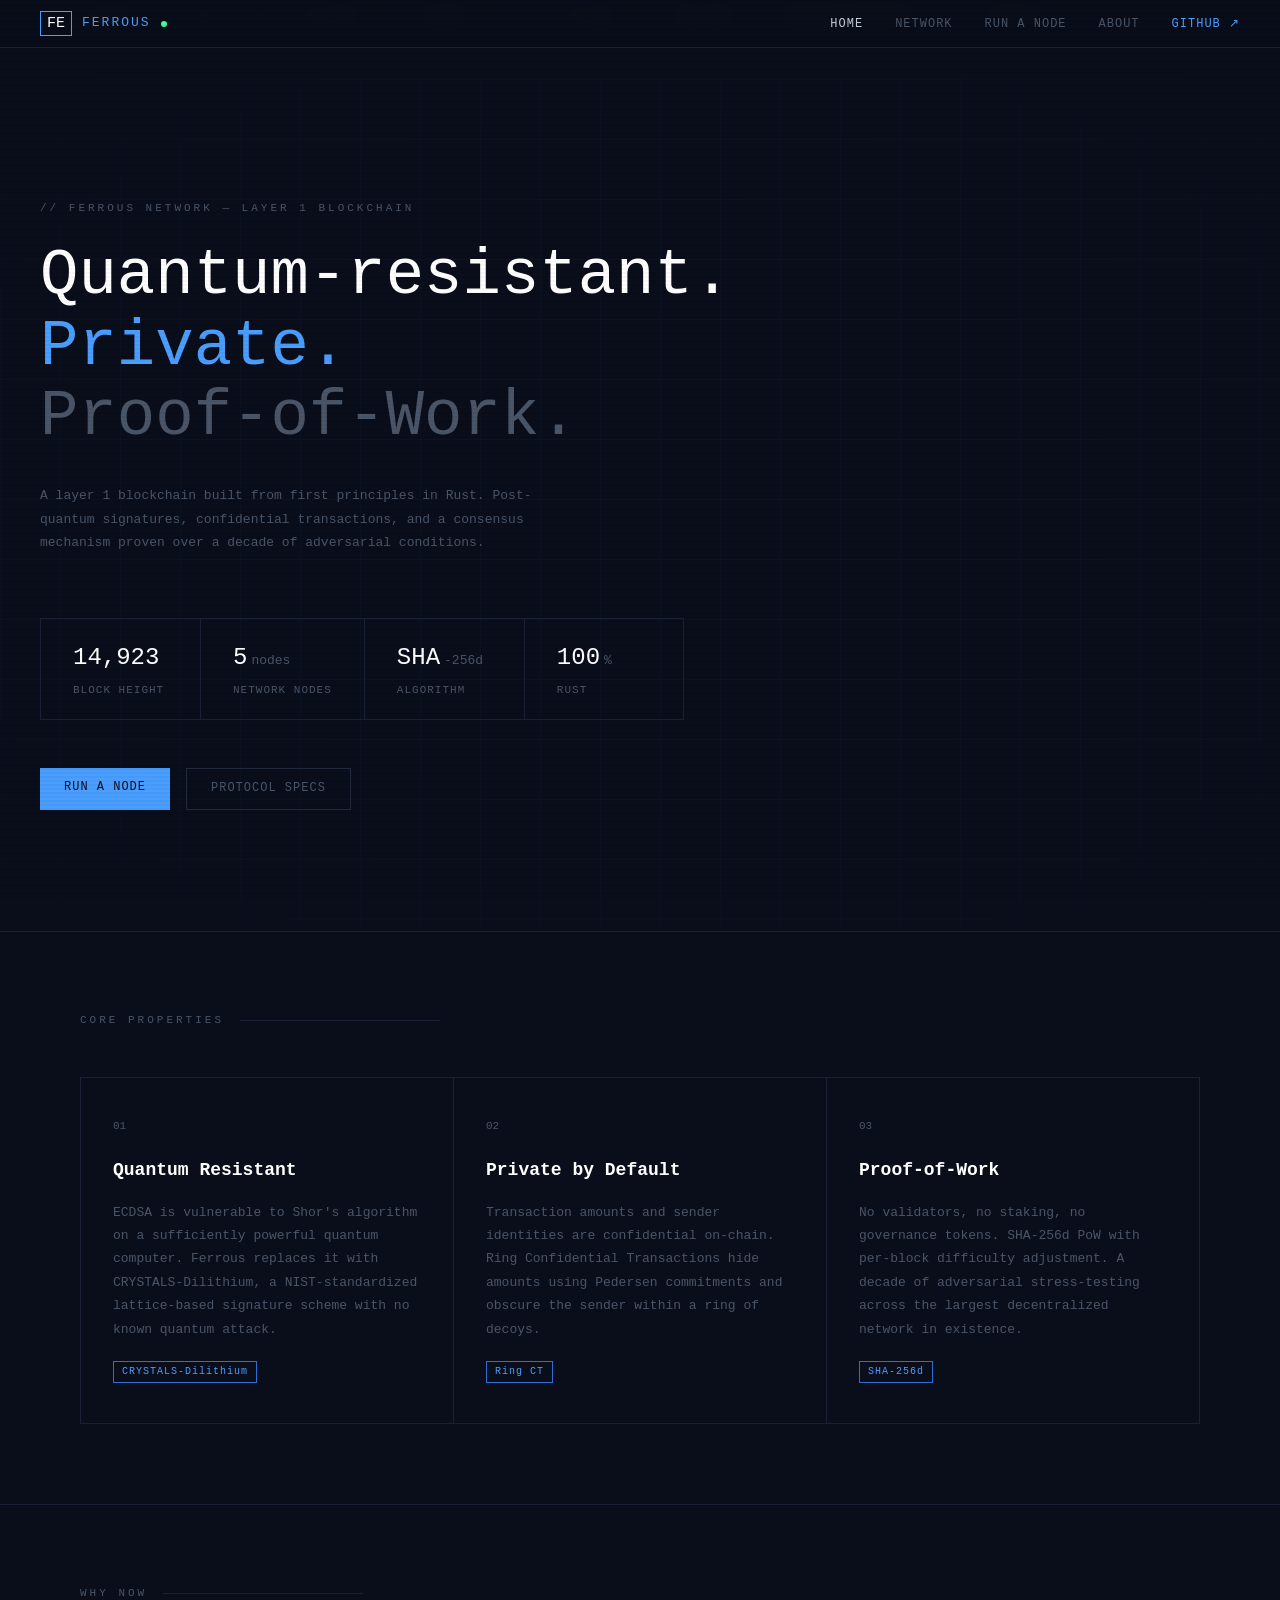
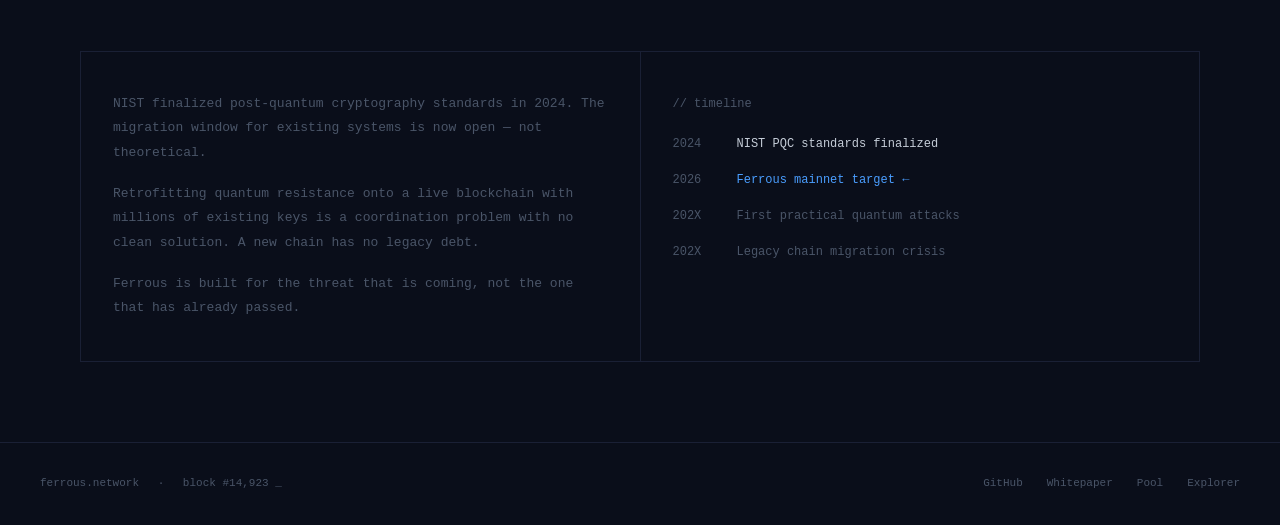
==== commit fb325a1b: "Fix tx decode witness optional; remove deployment docs; ignore local ops files" ====
--- a/web/ferrous-network.html
+++ b/web/ferrous-network.html
@@ -1,908 +1,993 @@
 <!DOCTYPE html>
 <html lang="en">
 <head>
-  <meta charset="UTF-8">
-  <meta name="viewport" content="width=device-width, initial-scale=1.0">
-  <meta name="description" content="Ferrous Network - A quantum-resistant, privacy-focused Layer 1 blockchain built in Rust with SHA-256d Proof-of-Work">
-  <meta name="theme-color" content="#0a0e1a">
-  <title>Ferrous Network</title>
-  <link rel="stylesheet" href="shared-styles.css">
-  <style>
-    /* Network-specific styles */
-
-    /* Scanline overlay */
-    body.scanlines::before {
-      content: '';
-      position: fixed;
-      top: 0; left: 0; right: 0; bottom: 0;
-      background: repeating-linear-gradient(
-        0deg,
-        transparent,
-        transparent 2px,
-        rgba(0,0,0,0.03) 2px,
-        rgba(0,0,0,0.03) 4px
-      );
-      pointer-events: none;
-      z-index: 1000;
-    }
-
-    /* Pages */
-    .page { display: none; padding-top: 48px; }
-    .page.active { display: block; }
-
-    /* Hero */
-    .hero {
-      min-height: calc(100vh - 48px);
-      display: flex;
-      flex-direction: column;
-      justify-content: center;
-      padding: var(--space-20) var(--space-10);
-      position: relative;
-      overflow: hidden;
-    }
-
-    .hero-grid {
-      position: absolute;
-      inset: 0;
-      background-image:
-        linear-gradient(rgba(74,158,255,0.03) 1px, transparent 1px),
-        linear-gradient(90deg, rgba(74,158,255,0.03) 1px, transparent 1px);
-      background-size: 60px 60px;
-      mask-image: radial-gradient(ellipse 80% 80% at 50% 50%, black 40%, transparent 100%);
-    }
-
-    .hero-tag {
-      color: var(--color-text-dim);
-      font-size: var(--font-size-sm);
-      letter-spacing: 3px;
-      text-transform: uppercase;
-      margin-bottom: var(--space-6);
-      opacity: 0;
-      animation: fadeUp 0.6s ease forwards 0.1s;
-    }
-
-    .hero-title {
-      font-size: clamp(32px, 5vw, 64px);
-      font-weight: normal;
-      line-height: 1.1;
-      color: var(--color-white);
-      max-width: 800px;
-      opacity: 0;
-      animation: fadeUp 0.6s ease forwards 0.3s;
-    }
-
-    .hero-title .accent { color: var(--color-accent); }
-    .hero-title .dim-line { color: var(--color-text-dim); }
-
-    .hero-sub {
-      margin-top: var(--space-8);
-      max-width: 520px;
-      color: var(--color-text-dim);
-      font-size: var(--font-size-base);
-      line-height: var(--line-height-loose);
-      opacity: 0;
-      animation: fadeUp 0.6s ease forwards 0.5s;
-    }
-
-    .hero-stats {
-      margin-top: var(--space-16);
-      display: flex;
-      gap: 0;
-      opacity: 0;
-      animation: fadeUp 0.6s ease forwards 0.7s;
-    }
-
-    .stat-block {
-      border: 1px solid var(--color-border);
-      padding: var(--space-5) var(--space-8);
-      min-width: 160px;
-      border-right: none;
-      transition: all var(--transition-base);
-    }
-
-    .stat-block:last-child { border-right: 1px solid var(--color-border); }
-    .stat-block:hover { border-color: var(--color-border-light); background: var(--color-bg-secondary); }
-
-    .stat-val {
-      font-size: var(--font-size-2xl);
-      color: var(--color-white);
-    }
-
-    .stat-val .unit {
-      font-size: var(--font-size-base);
-      color: var(--color-text-dim);
-      margin-left: var(--space-1);
-    }
-
-    .stat-label {
-      font-size: var(--font-size-sm);
-      color: var(--color-text-dim);
-      letter-spacing: 1px;
-      margin-top: var(--space-1);
-      text-transform: uppercase;
-    }
-
-    .hero-cta {
-      margin-top: var(--space-12);
-      display: flex;
-      gap: var(--space-4);
-      opacity: 0;
-      animation: fadeUp 0.6s ease forwards 0.9s;
-    }
-
-    /* Section */
-    .section-wrapper {
-      border-top: 1px solid var(--color-border);
-    }
-
-    .section {
-      padding: var(--space-20) var(--space-10);
-      max-width: 1200px;
-      margin: 0 auto;
-    }
-
-    .section-full {
-      padding: var(--space-10);
-      max-width: 100%;
-    }
-
-    .section-narrow {
-      max-width: 800px;
-    }
-
-    /* Pillars */
-    .pillars {
-      display: grid;
-      grid-template-columns: repeat(3, 1fr);
-      gap: 1px;
-      background: var(--color-border);
-      border: 1px solid var(--color-border);
-    }
-
-    .pillar {
-      background: var(--color-bg);
-      padding: var(--space-10) var(--space-8);
-      transition: background var(--transition-base);
-    }
-
-    .pillar:hover { background: var(--color-bg-secondary); }
-
-    .pillar-num {
-      font-size: var(--font-size-sm);
-      color: var(--color-text-dim);
-      margin-bottom: var(--space-5);
-    }
-
-    .pillar-title {
-      font-size: var(--font-size-xl);
-      color: var(--color-white);
-      margin-bottom: var(--space-4);
-    }
-
-    .pillar-body {
-      font-size: var(--font-size-base);
-      color: var(--color-text-dim);
-      line-height: var(--line-height-loose);
-    }
-
-    .pillar-tag {
-      display: inline-block;
-      margin-top: var(--space-5);
-      font-size: var(--font-size-xs);
-      letter-spacing: 1px;
-      color: var(--color-accent);
-      border: 1px solid var(--color-accent-dark);
-      padding: 2px var(--space-2);
-    }
-
-    /* Why Now Grid */
-    .why-now-grid {
-      display: grid;
-      grid-template-columns: 1fr 1fr;
-      gap: 1px;
-      background: var(--color-border);
-      border: 1px solid var(--color-border);
-    }
-
-    .why-now-content {
-      background: var(--color-bg);
-      padding: var(--space-10) var(--space-8);
-    }
-
-    .why-now-text {
-      font-size: var(--font-size-base);
-      color: var(--color-text-dim);
-      line-height: 1.9;
-    }
-
-    .why-now-text p {
-      margin-bottom: var(--space-4);
-    }
-
-    .why-now-text p:last-child {
-      margin-bottom: 0;
-    }
-
-    .timeline-container {
-      font-size: var(--font-size-sm);
-      line-height: 2;
-    }
-
-    .timeline-label {
-      color: var(--color-text-dim);
-      margin-bottom: var(--space-4);
-    }
-
-    .timeline-items {
-      display: flex;
-      flex-direction: column;
-      gap: var(--space-3);
-    }
-
-    .timeline-item {
-      display: flex;
-      gap: var(--space-4);
-      align-items: baseline;
-    }
-
-    .timeline-year {
-      color: var(--color-text-dim);
-      min-width: 48px;
-    }
-
-    .timeline-text {
-      color: var(--color-text);
-    }
-
-    .timeline-text.highlight {
-      color: var(--color-accent);
-    }
-
-    .timeline-text.dim {
-      color: var(--color-text-dim);
-    }
-
-    /* Network Grid */
-    .network-grid {
-      display: grid;
-      grid-template-columns: 1fr 1fr;
-      gap: 1px;
-      background: var(--color-border);
-      border: 1px solid var(--color-border);
-      margin-bottom: 1px;
-    }
-
-    .network-grid.spaced {
-      margin-bottom: var(--space-10);
-    }
-
-    .net-card {
-      background: var(--color-bg);
-      padding: var(--space-8);
-      transition: background var(--transition-base);
-    }
-
-    .net-card:hover { background: var(--color-bg-secondary); }
-
-    .net-card-title {
-      font-size: var(--font-size-sm);
-      color: var(--color-text-dim);
-      letter-spacing: 2px;
-      text-transform: uppercase;
-      margin-bottom: var(--space-6);
-      padding-bottom: var(--space-3);
-      border-bottom: 1px solid var(--color-border);
-    }
-
-    .spec-row {
-      display: flex;
-      justify-content: space-between;
-      align-items: baseline;
-      padding: var(--space-2) 0;
-      border-bottom: 1px solid var(--color-border);
-      font-size: var(--font-size-base);
-    }
-
-    .spec-row:last-child { border-bottom: none; }
-    .spec-key { color: var(--color-text-dim); }
-    .spec-val { color: var(--color-text); text-align: right; }
-    .spec-val.hl { color: var(--color-accent); }
-    .spec-val.ok { color: var(--color-success); }
-
-    /* Seed Nodes Table */
-    .seed-table-container {
-      border: 1px solid var(--color-border);
-    }
-
-    .seed-table {
-      background: var(--color-bg);
-      font-size: var(--font-size-sm);
-    }
-
-    .seed-row {
-      display: grid;
-      grid-template-columns: 2fr 1fr 1fr 1fr;
-      padding: var(--space-3) var(--space-6);
-      border-bottom: 1px solid var(--color-border);
-    }
-
-    .seed-row:last-child {
-      border-bottom: none;
-    }
-
-    .seed-header {
-      color: var(--color-text-dim);
-      font-size: var(--font-size-sm);
-      letter-spacing: 1px;
-      border-bottom: 1px solid var(--color-border);
-    }
-
-    .seed-host { color: var(--color-text); }
-    .seed-meta { color: var(--color-text-dim); }
-    .seed-status { color: var(--color-success); }
-
-    /* Code & Terminal */
-    .code-block {
-      background: var(--color-bg-tertiary);
-      border: 1px solid var(--color-border);
-      padding: var(--space-6);
-      font-size: var(--font-size-sm);
-      line-height: var(--line-height-loose);
-      overflow-x: auto;
-      margin-top: var(--space-4);
-    }
-
-    .code-comment { color: var(--color-text-dim); }
-    .code-key { color: var(--color-accent); }
-    .code-val { color: var(--color-success); }
-    .code-str { color: var(--color-warning); }
-
-    /* Node Steps */
-    .node-intro {
-      color: var(--color-text-dim);
-      font-size: var(--font-size-base);
-      margin-bottom: var(--space-12);
-      line-height: var(--line-height-loose);
-    }
-
-    .node-steps {
-      counter-reset: step;
-    }
-
-    .node-step {
-      border: 1px solid var(--color-border);
-      padding: var(--space-8);
-      margin-bottom: 1px;
-      display: flex;
-      gap: var(--space-8);
-      align-items: flex-start;
-      transition: border-color var(--transition-base);
-    }
-
-    .node-step:hover { border-color: var(--color-border-light); }
-
-    .step-num {
-      font-size: var(--font-size-3xl);
-      color: var(--color-border-light);
-      min-width: 48px;
-      line-height: 1;
-    }
-
-    .step-title {
-      font-size: var(--font-size-lg);
-      color: var(--color-white);
-      margin-bottom: var(--space-3);
-    }
-
-    .step-body {
-      font-size: var(--font-size-base);
-      color: var(--color-text-dim);
-      line-height: var(--line-height-loose);
-    }
-
-    .terminal {
-      background: var(--color-bg-tertiary);
-      border: 1px solid var(--color-border);
-      border-top: 2px solid var(--color-accent);
-      padding: var(--space-5) var(--space-6);
-      margin-top: var(--space-4);
-      font-size: var(--font-size-sm);
-      line-height: 2;
-      overflow-x: auto;
-    }
-
-    .term-prompt { color: var(--color-text-dim); }
-    .term-cmd { color: var(--color-success); }
-    .term-out { color: var(--color-text-dim); }
-    .term-highlight { color: var(--color-accent); }
-
-    /* About Grid */
-    .about-grid {
-      display: grid;
-      grid-template-columns: 1fr 2fr;
-      gap: var(--space-20);
-      align-items: start;
-    }
-
-    .about-ascii {
-      color: var(--color-border-light);
-      font-size: var(--font-size-xs);
-      line-height: 1.2;
-      margin-bottom: var(--space-8);
-    }
-
-    .about-links {
-      display: flex;
-      flex-direction: column;
-      gap: var(--space-2);
-    }
-
-    .about-link {
-      font-size: var(--font-size-sm);
-      color: var(--color-text-dim);
-      padding: var(--space-2) 0;
-      border-bottom: 1px solid var(--color-border);
-      display: flex;
-      justify-content: space-between;
-      transition: color var(--transition-base);
-      cursor: pointer;
-      text-decoration: none;
-    }
-
-    .about-link:hover {
-      color: var(--color-accent);
-      text-decoration: none;
-    }
-
-    .about-link-arrow { color: var(--color-text-dim); }
-
-    .about-statement {
-      font-size: 22px;
-      color: var(--color-white);
-      line-height: 1.5;
-      margin-bottom: var(--space-12);
-    }
-
-    .about-statement .accent { color: var(--color-accent); }
-
-    .about-body {
-      font-size: var(--font-size-base);
-      color: var(--color-text-dim);
-      line-height: 1.9;
-      max-width: 600px;
-    }
-
-    .about-body p { margin-bottom: var(--space-5); }
-
-    .about-footer-note {
-      color: var(--color-text-dim);
-      border-top: 1px solid var(--color-border);
-      padding-top: var(--space-5);
-      margin-top: var(--space-2);
-    }
-
-    /* Footer */
-    .main-footer {
-      border-top: 1px solid var(--color-border);
-      padding: var(--space-8) var(--space-10);
-      display: flex;
-      justify-content: space-between;
-      align-items: center;
-      font-size: var(--font-size-sm);
-      color: var(--color-text-dim);
-    }
-
-    .footer-info-separator { margin: 0 var(--space-3); }
-
-    .footer-links {
-      display: flex;
-      gap: var(--space-6);
-    }
-
-    .footer-links a {
-      color: var(--color-text-dim);
-    }
-
-    .footer-links a:hover {
-      color: var(--color-text);
-      text-decoration: none;
-    }
-
-    /* Ticker */
-    .ticker {
-      background: var(--color-bg-tertiary);
-      border-bottom: 1px solid var(--color-border);
-      padding: var(--space-2) var(--space-10);
-      font-size: var(--font-size-sm);
-      color: var(--color-text-dim);
-      display: flex;
-      gap: var(--space-8);
-      overflow: hidden;
-    }
-
-    .ticker-item { white-space: nowrap; }
-    .ticker-item .label { color: var(--color-text-dim); margin-right: var(--space-2); }
-    .ticker-item .value { color: var(--color-text); }
-    .ticker-item .value.up { color: var(--color-success); }
-
-    /* Responsive */
-    @media (max-width: 1024px) {
-      .pillars { grid-template-columns: 1fr; }
-      .network-grid { grid-template-columns: 1fr; }
-      .why-now-grid { grid-template-columns: 1fr; }
-      .about-grid { grid-template-columns: 1fr; gap: var(--space-10); }
-    }
-
-    @media (max-width: 768px) {
-      .hero { padding: var(--space-10) var(--space-5); }
-      .hero-stats { flex-wrap: wrap; }
-      .stat-block { border-right: 1px solid var(--color-border); }
-      .section { padding: var(--space-10) var(--space-5); }
-      .main-footer { flex-direction: column; gap: var(--space-4); text-align: center; }
-      .seed-row { grid-template-columns: 1fr 1fr; gap: var(--space-2); }
-      .seed-header { display: none; }
-      .ticker { padding: var(--space-2) var(--space-4); gap: var(--space-4); flex-wrap: wrap; }
-      .node-step { flex-direction: column; gap: var(--space-4); }
-      .hero-cta { flex-direction: column; }
-    }
-  </style>
+<meta charset="UTF-8">
+<meta name="viewport" content="width=device-width, initial-scale=1.0">
+<title>Ferrous Network</title>
+<style>
+:root {
+  --bg: #0a0e1a;
+  --bg2: #0d1120;
+  --border: #1a2035;
+  --border2: #242b3d;
+  --text: #c5cdd8;
+  --dim: #4a5568;
+  --accent: #4a9eff;
+  --accent2: #2d6fd4;
+  --green: #3dffa0;
+  --yellow: #ffd84a;
+  --red: #ff4a6a;
+  --mono: 'Courier New', Courier, monospace;
+}
+
+* { margin: 0; padding: 0; box-sizing: border-box; }
+
+html { scroll-behavior: smooth; }
+
+body {
+  background: var(--bg);
+  color: var(--text);
+  font-family: var(--mono);
+  font-size: 14px;
+  line-height: 1.6;
+  min-height: 100vh;
+  cursor: default;
+}
+
+/* scanline overlay */
+body::before {
+  content: '';
+  position: fixed;
+  top: 0; left: 0; right: 0; bottom: 0;
+  background: repeating-linear-gradient(
+    0deg,
+    transparent,
+    transparent 2px,
+    rgba(0,0,0,0.03) 2px,
+    rgba(0,0,0,0.03) 4px
+  );
+  pointer-events: none;
+  z-index: 1000;
+}
+
+a { color: var(--accent); text-decoration: none; cursor: pointer; }
+a:hover { text-decoration: underline; }
+
+/* NAV */
+.main-nav {
+  position: fixed;
+  top: 0; left: 0; right: 0;
+  z-index: 100;
+  background: rgba(10,14,26,0.95);
+  border-bottom: 1px solid var(--border);
+  backdrop-filter: blur(8px);
+  padding: 0 40px;
+  height: 48px;
+  display: flex;
+  align-items: center;
+  justify-content: space-between;
+}
+
+.nav-logo {
+  color: var(--accent);
+  font-size: 13px;
+  letter-spacing: 2px;
+  text-transform: uppercase;
+  display: flex;
+  align-items: center;
+  gap: 10px;
+}
+
+.nav-logo .fe {
+  font-size: 15px;
+  color: #fff;
+  letter-spacing: 0;
+  border: 1px solid var(--accent);
+  padding: 1px 6px;
+  line-height: 1.4;
+}
+
+.nav-logo .dot {
+  width: 6px; height: 6px;
+  background: var(--green);
+  border-radius: 50%;
+  animation: pulse 2s ease-in-out infinite;
+}
+
+@keyframes pulse {
+  0%,100% { opacity: 1; box-shadow: 0 0 4px var(--green); }
+  50% { opacity: 0.4; box-shadow: none; }
+}
+
+.nav-links {
+  display: flex;
+  gap: 32px;
+  list-style: none;
+}
+
+.nav-links a {
+  color: var(--dim);
+  font-size: 12px;
+  letter-spacing: 1px;
+  text-transform: uppercase;
+  transition: color 0.2s;
+}
+
+.nav-links a:hover,
+.nav-links a.active {
+  color: var(--text);
+  text-decoration: none;
+}
+
+.nav-github { color: var(--accent) !important; }
+
+/* PAGES */
+.page { display: none; padding-top: 48px; }
+.page.active { display: block; }
+
+/* ── HOME PAGE ── */
+.hero {
+  min-height: calc(100vh - 48px);
+  display: flex;
+  flex-direction: column;
+  justify-content: center;
+  padding: 80px 40px;
+  position: relative;
+  overflow: hidden;
+}
+
+.hero-grid {
+  position: absolute;
+  inset: 0;
+  background-image:
+    linear-gradient(rgba(74,158,255,0.03) 1px, transparent 1px),
+    linear-gradient(90deg, rgba(74,158,255,0.03) 1px, transparent 1px);
+  background-size: 60px 60px;
+  mask-image: radial-gradient(ellipse 80% 80% at 50% 50%, black 40%, transparent 100%);
+}
+
+.hero-tag {
+  color: var(--dim);
+  font-size: 11px;
+  letter-spacing: 3px;
+  text-transform: uppercase;
+  margin-bottom: 24px;
+  opacity: 0;
+  animation: fadeUp 0.6s ease forwards 0.1s;
+}
+
+.hero-title {
+  font-size: clamp(32px, 5vw, 64px);
+  font-weight: normal;
+  line-height: 1.1;
+  color: #fff;
+  max-width: 800px;
+  opacity: 0;
+  animation: fadeUp 0.6s ease forwards 0.3s;
+}
+
+.hero-title .accent { color: var(--accent); }
+.hero-title .dim-line { color: var(--dim); }
+
+.hero-sub {
+  margin-top: 32px;
+  max-width: 520px;
+  color: var(--dim);
+  font-size: 13px;
+  line-height: 1.8;
+  opacity: 0;
+  animation: fadeUp 0.6s ease forwards 0.5s;
+}
+
+.hero-stats {
+  margin-top: 64px;
+  display: flex;
+  gap: 0;
+  opacity: 0;
+  animation: fadeUp 0.6s ease forwards 0.7s;
+}
+
+.stat-block {
+  border: 1px solid var(--border);
+  padding: 20px 32px;
+  min-width: 160px;
+  border-right: none;
+}
+.stat-block:last-child { border-right: 1px solid var(--border); }
+.stat-block:hover { border-color: var(--border2); background: var(--bg2); }
+
+.stat-val {
+  font-size: 24px;
+  color: #fff;
+}
+.stat-val .unit { font-size: 13px; color: var(--dim); margin-left: 4px; }
+.stat-label { font-size: 11px; color: var(--dim); letter-spacing: 1px; margin-top: 4px; text-transform: uppercase; }
+
+.hero-cta {
+  margin-top: 48px;
+  display: flex;
+  gap: 16px;
+  opacity: 0;
+  animation: fadeUp 0.6s ease forwards 0.9s;
+}
+
+.btn-primary {
+  background: var(--accent);
+  color: #0a0e1a;
+  padding: 10px 24px;
+  font-family: var(--mono);
+  font-size: 12px;
+  letter-spacing: 1px;
+  text-transform: uppercase;
+  border: none;
+  cursor: pointer;
+  transition: background 0.2s;
+  display: inline-block;
+}
+.btn-primary:hover { background: #6ab4ff; text-decoration: none; color: #0a0e1a; }
+
+.btn-ghost {
+  border: 1px solid var(--border2);
+  color: var(--dim);
+  padding: 10px 24px;
+  font-family: var(--mono);
+  font-size: 12px;
+  letter-spacing: 1px;
+  text-transform: uppercase;
+  background: none;
+  cursor: pointer;
+  transition: all 0.2s;
+  display: inline-block;
+}
+.btn-ghost:hover { border-color: var(--accent); color: var(--accent); text-decoration: none; }
+
+/* SECTION UTILS */
+.section-wrapper {
+  border-top: 1px solid var(--border);
+}
+
+.section {
+  padding: 80px 40px;
+  max-width: 1200px;
+  margin: 0 auto;
+}
+
+.section-full {
+  padding: 40px;
+  max-width: 100%;
+}
+
+.section-narrow {
+  max-width: 800px;
+}
+
+.section-label {
+  font-size: 11px;
+  color: var(--dim);
+  letter-spacing: 3px;
+  text-transform: uppercase;
+  margin-bottom: 48px;
+  display: flex;
+  align-items: center;
+  gap: 16px;
+}
+.section-label::after {
+  content: '';
+  flex: 1;
+  height: 1px;
+  background: var(--border);
+  max-width: 200px;
+}
+
+/* PILLARS */
+.pillars {
+  display: grid;
+  grid-template-columns: repeat(3, 1fr);
+  gap: 1px;
+  background: var(--border);
+  border: 1px solid var(--border);
+}
+
+.pillar {
+  background: var(--bg);
+  padding: 40px 32px;
+  transition: background 0.2s;
+}
+.pillar:hover { background: var(--bg2); }
+
+.pillar-num {
+  font-size: 11px;
+  color: var(--dim);
+  margin-bottom: 20px;
+}
+
+.pillar-title {
+  font-size: 18px;
+  color: #fff;
+  margin-bottom: 16px;
+}
+
+.pillar-body {
+  font-size: 13px;
+  color: var(--dim);
+  line-height: 1.8;
+}
+
+.pillar-tag {
+  display: inline-block;
+  margin-top: 20px;
+  font-size: 10px;
+  letter-spacing: 1px;
+  color: var(--accent);
+  border: 1px solid var(--accent2);
+  padding: 2px 8px;
+}
+
+/* WHY NOW SECTION */
+.why-now-grid {
+  display: grid;
+  grid-template-columns: 1fr 1fr;
+  gap: 1px;
+  background: var(--border);
+  border: 1px solid var(--border);
+}
+
+.why-now-content {
+  background: var(--bg);
+  padding: 40px 32px;
+}
+
+.why-now-text {
+  font-size: 13px;
+  color: var(--dim);
+  line-height: 1.9;
+}
+
+.why-now-text p {
+  margin-bottom: 16px;
+}
+.why-now-text p:last-child {
+  margin-bottom: 0;
+}
+
+.timeline-container {
+  font-size: 12px;
+  line-height: 2;
+}
+
+.timeline-label {
+  color: var(--dim);
+  margin-bottom: 16px;
+}
+
+.timeline-items {
+  display: flex;
+  flex-direction: column;
+  gap: 12px;
+}
+
+.timeline-item {
+  display: flex;
+  gap: 16px;
+  align-items: baseline;
+}
+
+.timeline-year {
+  color: var(--dim);
+  min-width: 48px;
+}
+
+.timeline-text {
+  color: var(--text);
+}
+
+.timeline-text.highlight {
+  color: var(--accent);
+}
+
+.timeline-text.dim {
+  color: var(--dim);
+}
+
+
+/* ── NETWORK PAGE ── */
+.network-grid {
+  display: grid;
+  grid-template-columns: 1fr 1fr;
+  gap: 1px;
+  background: var(--border);
+  border: 1px solid var(--border);
+  margin-bottom: 1px;
+}
+
+.network-grid.spaced {
+  margin-bottom: 40px;
+}
+
+.net-card {
+  background: var(--bg);
+  padding: 32px;
+}
+.net-card:hover { background: var(--bg2); }
+
+.net-card-title {
+  font-size: 11px;
+  color: var(--dim);
+  letter-spacing: 2px;
+  text-transform: uppercase;
+  margin-bottom: 24px;
+  padding-bottom: 12px;
+  border-bottom: 1px solid var(--border);
+}
+
+.spec-row {
+  display: flex;
+  justify-content: space-between;
+  align-items: baseline;
+  padding: 8px 0;
+  border-bottom: 1px solid var(--border);
+  font-size: 13px;
+}
+.spec-row:last-child { border-bottom: none; }
+.spec-key { color: var(--dim); }
+.spec-val { color: var(--text); text-align: right; }
+.spec-val.hl { color: var(--accent); }
+.spec-val.ok { color: var(--green); }
+
+/* SEED NODES TABLE */
+.seed-table-container {
+  border: 1px solid var(--border);
+}
+
+.seed-table {
+  background: var(--bg);
+  font-size: 12px;
+}
+
+.seed-row {
+  display: grid;
+  grid-template-columns: 2fr 1fr 1fr 1fr;
+  padding: 12px 24px;
+  border-bottom: 1px solid var(--border);
+}
+
+.seed-row:last-child {
+  border-bottom: none;
+}
+
+.seed-header {
+  color: var(--dim);
+  font-size: 11px;
+  letter-spacing: 1px;
+  border-bottom: 1px solid var(--border);
+}
+
+.seed-host { color: var(--text); }
+.seed-meta { color: var(--dim); }
+.seed-status { color: var(--green); }
+
+/* CODE & TERMINAL */
+.code-block {
+  background: #060912;
+  border: 1px solid var(--border);
+  padding: 24px;
+  font-size: 12px;
+  line-height: 1.8;
+  overflow-x: auto;
+  margin-top: 16px;
+}
+
+.code-comment { color: var(--dim); }
+.code-key { color: var(--accent); }
+.code-val { color: var(--green); }
+.code-str { color: var(--yellow); }
+
+/* ── NODE PAGE ── */
+.node-intro {
+  color: var(--dim);
+  font-size: 13px;
+  margin-bottom: 48px;
+  line-height: 1.8;
+}
+
+.node-steps {
+  counter-reset: step;
+}
+
+.node-step {
+  border: 1px solid var(--border);
+  padding: 32px;
+  margin-bottom: 1px;
+  display: flex;
+  gap: 32px;
+  align-items: flex-start;
+  transition: border-color 0.2s;
+}
+.node-step:hover { border-color: var(--border2); }
+
+.step-num {
+  font-size: 32px;
+  color: var(--border2);
+  min-width: 48px;
+  line-height: 1;
+}
+
+.step-title {
+  font-size: 16px;
+  color: #fff;
+  margin-bottom: 12px;
+}
+
+.step-body {
+  font-size: 13px;
+  color: var(--dim);
+  line-height: 1.8;
+}
+
+.terminal {
+  background: #060912;
+  border: 1px solid var(--border);
+  border-top: 2px solid var(--accent);
+  padding: 20px 24px;
+  margin-top: 16px;
+  font-size: 12px;
+  line-height: 2;
+}
+
+.term-prompt { color: var(--dim); }
+.term-cmd { color: var(--green); }
+.term-out { color: var(--dim); }
+.term-highlight { color: var(--accent); }
+
+/* ── ABOUT PAGE ── */
+.about-grid {
+  display: grid;
+  grid-template-columns: 1fr 2fr;
+  gap: 80px;
+  align-items: start;
+}
+
+.about-ascii {
+  color: var(--border2);
+  font-size: 10px;
+  line-height: 1.2;
+  margin-bottom: 32px;
+}
+
+.about-links { display: flex; flex-direction: column; gap: 8px; }
+.about-link {
+  font-size: 12px;
+  color: var(--dim);
+  padding: 8px 0;
+  border-bottom: 1px solid var(--border);
+  display: flex;
+  justify-content: space-between;
+  transition: color 0.2s;
+  cursor: pointer;
+}
+.about-link:hover { color: var(--accent); }
+.about-link-arrow { color: var(--dim); }
+
+.about-statement {
+  font-size: 22px;
+  color: #fff;
+  line-height: 1.5;
+  margin-bottom: 48px;
+}
+.about-statement .accent { color: var(--accent); }
+
+.about-body {
+  font-size: 13px;
+  color: var(--dim);
+  line-height: 1.9;
+  max-width: 600px;
+}
+
+.about-body p { margin-bottom: 20px; }
+
+.about-footer-note {
+  color: var(--dim);
+  border-top: 1px solid var(--border);
+  padding-top: 20px;
+  margin-top: 8px;
+}
+
+/* FOOTER */
+.main-footer {
+  border-top: 1px solid var(--border);
+  padding: 32px 40px;
+  display: flex;
+  justify-content: space-between;
+  align-items: center;
+  font-size: 11px;
+  color: var(--dim);
+}
+
+.footer-info-separator { margin: 0 12px; }
+
+.footer-links { display: flex; gap: 24px; }
+.footer-links a { color: var(--dim); }
+.footer-links a:hover { color: var(--text); text-decoration: none; }
+
+/* TICKER */
+.ticker {
+  background: #060912;
+  border-bottom: 1px solid var(--border);
+  padding: 6px 40px;
+  font-size: 11px;
+  color: var(--dim);
+  display: flex;
+  gap: 32px;
+  overflow: hidden;
+}
+.ticker-item { white-space: nowrap; }
+.ticker-item .label { color: var(--dim); margin-right: 8px; }
+.ticker-item .value { color: var(--text); }
+.ticker-item .value.up { color: var(--green); }
+
+/* ANIMATIONS */
+@keyframes fadeUp {
+  from { opacity: 0; transform: translateY(16px); }
+  to { opacity: 1; transform: translateY(0); }
+}
+
+.fade-in {
+  opacity: 0;
+  animation: fadeUp 0.5s ease forwards;
+}
+
+/* BLINK */
+.blink { animation: blink 1s step-end infinite; }
+@keyframes blink { 0%,100%{opacity:1} 50%{opacity:0} }
+
+/* SCROLLBAR */
+::-webkit-scrollbar { width: 4px; height: 4px; }
+::-webkit-scrollbar-track { background: var(--bg); }
+::-webkit-scrollbar-thumb { background: var(--border2); }
+
+/* RESPONSIVE */
+@media (max-width: 768px) {
+  .main-nav { padding: 0 20px; }
+  .nav-links { gap: 16px; }
+  .hero { padding: 40px 20px; }
+  .pillars { grid-template-columns: 1fr; }
+  .network-grid { grid-template-columns: 1fr; }
+  .why-now-grid { grid-template-columns: 1fr; }
+  .about-grid { grid-template-columns: 1fr; gap: 40px; }
+  .hero-stats { flex-wrap: wrap; }
+  .stat-block { border-right: 1px solid var(--border); }
+  .section { padding: 40px 20px; }
+  .main-footer { flex-direction: column; gap: 16px; text-align: center; }
+  .seed-row { grid-template-columns: 1fr 1fr; gap: 8px; }
+  .seed-header { display: none; }
+}
+</style>
 </head>
-<body class="scanlines">
-  <a href="#main-content" class="skip-link">Skip to main content</a>
-
-  <!-- Ticker -->
-  <div class="ticker" role="region" aria-label="Network statistics ticker">
-    <span class="ticker-item"><span class="label">HEIGHT</span><span class="value" id="t-height">14,923</span></span>
-    <span class="ticker-item"><span class="label">NODES</span><span class="value up" id="t-nodes">5</span></span>
-    <span class="ticker-item"><span class="label">HASHRATE</span><span class="value" id="t-hash">1.24 GH/s</span></span>
-    <span class="ticker-item"><span class="label">DIFF</span><span class="value" id="t-diff">0x1D2A</span></span>
-    <span class="ticker-item"><span class="label">LAST BLOCK</span><span class="value" id="t-last">42s ago</span></span>
-    <span class="ticker-item"><span class="label">ALGO</span><span class="value">SHA-256d</span></span>
-    <span class="ticker-item"><span class="label">SIG</span><span class="value up">CRYSTALS-Dilithium</span></span>
-    <span class="ticker-item"><span class="label">PRIVACY</span><span class="value up">Ring CT</span></span>
+<body>
+
+<!-- TICKER -->
+<div class="ticker" id="ticker">
+  <span class="ticker-item"><span class="label">HEIGHT</span><span class="value" id="t-height">14,923</span></span>
+  <span class="ticker-item"><span class="label">NODES</span><span class="value up" id="t-nodes">5</span></span>
+  <span class="ticker-item"><span class="label">HASHRATE</span><span class="value" id="t-hash">1.24 GH/s</span></span>
+  <span class="ticker-item"><span class="label">DIFF</span><span class="value" id="t-diff">0x1D2A</span></span>
+  <span class="ticker-item"><span class="label">LAST BLOCK</span><span class="value" id="t-last">42s ago</span></span>
+  <span class="ticker-item"><span class="label">ALGO</span><span class="value">SHA-256d</span></span>
+  <span class="ticker-item"><span class="label">SIG</span><span class="value up">CRYSTALS-Dilithium</span></span>
+  <span class="ticker-item"><span class="label">PRIVACY</span><span class="value up">Ring CT</span></span>
+</div>
+
+<!-- NAV -->
+<nav class="main-nav">
+  <div class="nav-logo">
+    <span class="fe">Fe</span>
+    FERROUS
+    <div class="dot"></div>
   </div>
-
-  <!-- Navigation -->
-  <nav class="ferrous-nav" role="navigation" aria-label="Main navigation" style="position:fixed;top:0;left:0;right:0;margin-top:32px;">
-    <div class="nav-logo">
-      <a href="index.html" style="display:flex;align-items:center;gap:var(--space-2);color:inherit;text-decoration:none;">
-        <span class="fe">Fe</span>
-        FERROUS
-        <div class="dot" aria-hidden="true"></div>
-      </a>
+  <ul class="nav-links">
+    <li><a href="#" data-page="home" class="nav-link active" id="nav-home">Home</a></li>
+    <li><a href="#" data-page="network" class="nav-link" id="nav-network">Network</a></li>
+    <li><a href="#" data-page="node" class="nav-link" id="nav-node">Run a Node</a></li>
+    <li><a href="#" data-page="about" class="nav-link" id="nav-about">About</a></li>
+    <li><a href="#" class="nav-github">GitHub ↗</a></li>
+  </ul>
+</nav>
+
+<!-- ══════════════════════════════════════════════ HOME -->
+<main id="page-home" class="page active">
+
+  <section class="hero">
+    <div class="hero-grid"></div>
+    <div class="hero-tag">// ferrous network — layer 1 blockchain</div>
+    <h1 class="hero-title">
+      Quantum-resistant.<br>
+      <span class="accent">Private.</span><br>
+      <span class="dim-line">Proof-of-Work.</span>
+    </h1>
+    <p class="hero-sub">
+      A layer 1 blockchain built from first principles in Rust.
+      Post-quantum signatures, confidential transactions, and a
+      consensus mechanism proven over a decade of adversarial conditions.
+    </p>
+    <div class="hero-stats">
+      <div class="stat-block">
+        <div class="stat-val" id="h-height">14,923</div>
+        <div class="stat-label">Block Height</div>
+      </div>
+      <div class="stat-block">
+        <div class="stat-val">5<span class="unit">nodes</span></div>
+        <div class="stat-label">Network Nodes</div>
+      </div>
+      <div class="stat-block">
+        <div class="stat-val">SHA<span class="unit">-256d</span></div>
+        <div class="stat-label">Algorithm</div>
+      </div>
+      <div class="stat-block">
+        <div class="stat-val">100<span class="unit">%</span></div>
+        <div class="stat-label">Rust</div>
+      </div>
     </div>
-    <div style="display:flex;gap:var(--space-3);align-items:center;">
-      <button class="theme-toggle" aria-label="Toggle theme">[ LIGHT ]</button>
-      <button class="nav-toggle" aria-expanded="false" aria-controls="nav-links">[ MENU ]</button>
+    <div class="hero-cta">
+      <a href="#" data-page="node" class="btn-primary">Run a Node</a>
+      <a href="#" data-page="network" class="btn-ghost">Protocol Specs</a>
     </div>
-    <ul class="nav-links" id="nav-links">
-      <li><a href="#" data-page="home" class="nav-link active" id="nav-home">Home</a></li>
-      <li><a href="#" data-page="network" class="nav-link" id="nav-network">Network</a></li>
-      <li><a href="#" data-page="node" class="nav-link" id="nav-node">Run a Node</a></li>
-      <li><a href="#" data-page="about" class="nav-link" id="nav-about">About</a></li>
-      <li><a href="ferrous-explorer.html">Explorer</a></li>
-      <li><a href="ferrous-pool.html">Pool</a></li>
-      <li><a href="ferrous-otc.html">OTC</a></li>
-      <li><a href="https://github.com/chronocoders/ferrous" target="_blank" rel="noopener noreferrer" style="color:var(--color-accent)">GitHub <span aria-hidden="true">↗</span></a></li>
-    </ul>
-  </nav>
-
-  <div id="main-content">
-    <!-- HOME PAGE -->
-    <main id="page-home" class="page active">
-      <section class="hero">
-        <div class="hero-grid" aria-hidden="true"></div>
-        <div class="hero-tag">// ferrous network — layer 1 blockchain</div>
-        <h1 class="hero-title">
-          Quantum-resistant.<br>
-          <span class="accent">Private.</span><br>
-          <span class="dim-line">Proof-of-Work.</span>
-        </h1>
-        <p class="hero-sub">
-          A layer 1 blockchain built from first principles in Rust.
-          Post-quantum signatures, confidential transactions, and a
-          consensus mechanism proven over a decade of adversarial conditions.
-        </p>
-        <div class="hero-stats">
-          <div class="stat-block">
-            <div class="stat-val" id="h-height">14,923</div>
-            <div class="stat-label">Block Height</div>
+  </section>
+
+  <div class="section-wrapper">
+    <section class="section">
+      <div class="section-label">Core Properties</div>
+      <div class="pillars">
+        <article class="pillar">
+          <div class="pillar-num">01</div>
+          <h3 class="pillar-title">Quantum Resistant</h3>
+          <p class="pillar-body">
+            ECDSA is vulnerable to Shor's algorithm on a sufficiently powerful quantum computer.
+            Ferrous replaces it with CRYSTALS-Dilithium, a NIST-standardized lattice-based
+            signature scheme with no known quantum attack.
+          </p>
+          <div class="pillar-tag">CRYSTALS-Dilithium</div>
+        </article>
+        <article class="pillar">
+          <div class="pillar-num">02</div>
+          <h3 class="pillar-title">Private by Default</h3>
+          <p class="pillar-body">
+            Transaction amounts and sender identities are confidential on-chain.
+            Ring Confidential Transactions hide amounts using Pedersen commitments
+            and obscure the sender within a ring of decoys.
+          </p>
+          <div class="pillar-tag">Ring CT</div>
+        </article>
+        <article class="pillar">
+          <div class="pillar-num">03</div>
+          <h3 class="pillar-title">Proof-of-Work</h3>
+          <p class="pillar-body">
+            No validators, no staking, no governance tokens. SHA-256d PoW with
+            per-block difficulty adjustment. A decade of adversarial stress-testing
+            across the largest decentralized network in existence.
+          </p>
+          <div class="pillar-tag">SHA-256d</div>
+        </article>
+      </div>
+    </section>
+  </div>
+
+  <div class="section-wrapper">
+    <section class="section">
+      <div class="section-label">Why Now</div>
+      <div class="why-now-grid">
+        <div class="why-now-content">
+          <div class="why-now-text">
+            <p>NIST finalized post-quantum cryptography standards in 2024. The migration window for existing systems is now open — not theoretical.</p>
+            <p>Retrofitting quantum resistance onto a live blockchain with millions of existing keys is a coordination problem with no clean solution. A new chain has no legacy debt.</p>
+            <p>Ferrous is built for the threat that is coming, not the one that has already passed.</p>
           </div>
-          <div class="stat-block">
-            <div class="stat-val">5<span class="unit">nodes</span></div>
-            <div class="stat-label">Network Nodes</div>
-          </div>
-          <div class="stat-block">
-            <div class="stat-val">SHA<span class="unit">-256d</span></div>
-            <div class="stat-label">Algorithm</div>
-          </div>
-          <div class="stat-block">
-            <div class="stat-val">100<span class="unit">%</span></div>
-            <div class="stat-label">Rust</div>
-          </div>
-        </div>
-        <div class="hero-cta">
-          <a href="#" data-page="node" class="btn btn-primary">Run a Node</a>
-          <a href="#" data-page="network" class="btn btn-ghost">Protocol Specs</a>
-        </div>
-      </section>
-
-      <div class="section-wrapper">
-        <section class="section" aria-labelledby="core-properties">
-          <h2 class="section-label" id="core-properties">Core Properties</h2>
-          <div class="pillars">
-            <article class="pillar">
-              <div class="pillar-num" aria-hidden="true">01</div>
-              <h3 class="pillar-title">Quantum Resistant</h3>
-              <p class="pillar-body">
-                ECDSA is vulnerable to Shor's algorithm on a sufficiently powerful quantum computer.
-                Ferrous replaces it with CRYSTALS-Dilithium, a NIST-standardized lattice-based
-                signature scheme with no known quantum attack.
-              </p>
-              <div class="pillar-tag">CRYSTALS-Dilithium</div>
-            </article>
-            <article class="pillar">
-              <div class="pillar-num" aria-hidden="true">02</div>
-              <h3 class="pillar-title">Private by Default</h3>
-              <p class="pillar-body">
-                Transaction amounts and sender identities are confidential on-chain.
-                Ring Confidential Transactions hide amounts using Pedersen commitments
-                and obscure the sender within a ring of decoys.
-              </p>
-              <div class="pillar-tag">Ring CT</div>
-            </article>
-            <article class="pillar">
-              <div class="pillar-num" aria-hidden="true">03</div>
-              <h3 class="pillar-title">Proof-of-Work</h3>
-              <p class="pillar-body">
-                No validators, no staking, no governance tokens. SHA-256d PoW with
-                per-block difficulty adjustment. A decade of adversarial stress-testing
-                across the largest decentralized network in existence.
-              </p>
-              <div class="pillar-tag">SHA-256d</div>
-            </article>
-          </div>
-        </section>
-      </div>
-
-      <div class="section-wrapper">
-        <section class="section" aria-labelledby="why-now">
-          <h2 class="section-label" id="why-now">Why Now</h2>
-          <div class="why-now-grid">
-            <div class="why-now-content">
-              <div class="why-now-text">
-                <p>NIST finalized post-quantum cryptography standards in 2024. The migration window for existing systems is now open — not theoretical.</p>
-                <p>Retrofitting quantum resistance onto a live blockchain with millions of existing keys is a coordination problem with no clean solution. A new chain has no legacy debt.</p>
-                <p>Ferrous is built for the threat that is coming, not the one that has already passed.</p>
+        </div>
+        <div class="why-now-content">
+          <div class="timeline-container">
+            <div class="timeline-label">// timeline</div>
+            <div class="timeline-items">
+              <div class="timeline-item">
+                <span class="timeline-year">2024</span>
+                <span class="timeline-text">NIST PQC standards finalized</span>
               </div>
-            </div>
-            <div class="why-now-content">
-              <div class="timeline-container">
-                <div class="timeline-label">// timeline</div>
-                <div class="timeline-items" role="list">
-                  <div class="timeline-item" role="listitem">
-                    <span class="timeline-year">2024</span>
-                    <span class="timeline-text">NIST PQC standards finalized</span>
-                  </div>
-                  <div class="timeline-item" role="listitem">
-                    <span class="timeline-year">2026</span>
-                    <span class="timeline-text highlight">Ferrous mainnet target <span aria-hidden="true">←</span></span>
-                  </div>
-                  <div class="timeline-item" role="listitem">
-                    <span class="timeline-year">202X</span>
-                    <span class="timeline-text dim">First practical quantum attacks</span>
-                  </div>
-                  <div class="timeline-item" role="listitem">
-                    <span class="timeline-year">202X</span>
-                    <span class="timeline-text dim">Legacy chain migration crisis</span>
-                  </div>
-                </div>
+              <div class="timeline-item">
+                <span class="timeline-year">2026</span>
+                <span class="timeline-text highlight">Ferrous mainnet target ←</span>
+              </div>
+              <div class="timeline-item">
+                <span class="timeline-year">202X</span>
+                <span class="timeline-text dim">First practical quantum attacks</span>
+              </div>
+              <div class="timeline-item">
+                <span class="timeline-year">202X</span>
+                <span class="timeline-text dim">Legacy chain migration crisis</span>
               </div>
             </div>
           </div>
-        </section>
-      </div>
-    </main>
-
-    <!-- NETWORK PAGE -->
-    <section id="page-network" class="page" aria-labelledby="network-title">
-      <div class="section section-full">
-        <h1 class="section-label" id="network-title">Protocol Specification</h1>
-
-        <div class="network-grid">
-          <div class="net-card">
-            <h2 class="net-card-title">Consensus</h2>
-            <div class="spec-row"><span class="spec-key">algorithm</span><span class="spec-val hl">Proof-of-Work</span></div>
-            <div class="spec-row"><span class="spec-key">hash function</span><span class="spec-val">SHA-256d</span></div>
-            <div class="spec-row"><span class="spec-key">block time target</span><span class="spec-val">150 seconds</span></div>
-            <div class="spec-row"><span class="spec-key">difficulty adjustment</span><span class="spec-val">per-block, ±1%</span></div>
-            <div class="spec-row"><span class="spec-key">block reward</span><span class="spec-val">50 FRR</span></div>
-            <div class="spec-row"><span class="spec-key">coinbase maturity</span><span class="spec-val">100 blocks</span></div>
-            <div class="spec-row"><span class="spec-key">ledger model</span><span class="spec-val">UTXO</span></div>
+        </div>
+      </div>
+    </section>
+  </div>
+
+</main>
+
+<!-- ══════════════════════════════════════════════ NETWORK -->
+<section id="page-network" class="page">
+  <div class="section section-full">
+
+    <div class="section-label">Protocol Specification</div>
+
+    <div class="network-grid">
+      <div class="net-card">
+        <div class="net-card-title">Consensus</div>
+        <div class="spec-row"><span class="spec-key">algorithm</span><span class="spec-val hl">Proof-of-Work</span></div>
+        <div class="spec-row"><span class="spec-key">hash function</span><span class="spec-val">SHA-256d</span></div>
+        <div class="spec-row"><span class="spec-key">block time target</span><span class="spec-val">150 seconds</span></div>
+        <div class="spec-row"><span class="spec-key">difficulty adjustment</span><span class="spec-val">per-block, ±1%</span></div>
+        <div class="spec-row"><span class="spec-key">block reward</span><span class="spec-val">50 FRR</span></div>
+        <div class="spec-row"><span class="spec-key">coinbase maturity</span><span class="spec-val">100 blocks</span></div>
+        <div class="spec-row"><span class="spec-key">ledger model</span><span class="spec-val">UTXO</span></div>
+      </div>
+      <div class="net-card">
+        <div class="net-card-title">Cryptography</div>
+        <div class="spec-row"><span class="spec-key">signature scheme</span><span class="spec-val ok">CRYSTALS-Dilithium</span></div>
+        <div class="spec-row"><span class="spec-key">nist standard</span><span class="spec-val ok">FIPS 204</span></div>
+        <div class="spec-row"><span class="spec-key">security level</span><span class="spec-val">Category 3 (AES-192)</span></div>
+        <div class="spec-row"><span class="spec-key">privacy</span><span class="spec-val ok">Ring CT</span></div>
+        <div class="spec-row"><span class="spec-key">commitments</span><span class="spec-val">Pedersen</span></div>
+        <div class="spec-row"><span class="spec-key">address format</span><span class="spec-val">Base58Check</span></div>
+        <div class="spec-row"><span class="spec-key">quantum safe</span><span class="spec-val ok">Yes</span></div>
+      </div>
+    </div>
+
+    <div class="network-grid spaced">
+      <div class="net-card">
+        <div class="net-card-title">Network</div>
+        <div class="spec-row"><span class="spec-key">protocol</span><span class="spec-val">TCP / Bitcoin-style framing</span></div>
+        <div class="spec-row"><span class="spec-key">message checksum</span><span class="spec-val">SHA-256d</span></div>
+        <div class="spec-row"><span class="spec-key">handshake</span><span class="spec-val">Version / Verack</span></div>
+        <div class="spec-row"><span class="spec-key">sync</span><span class="spec-val">Headers-first</span></div>
+        <div class="spec-row"><span class="spec-key">seed nodes</span><span class="spec-val">5 (global)</span></div>
+        <div class="spec-row"><span class="spec-key">default port</span><span class="spec-val">8333</span></div>
+      </div>
+      <div class="net-card">
+        <div class="net-card-title">Implementation</div>
+        <div class="spec-row"><span class="spec-key">language</span><span class="spec-val hl">Rust</span></div>
+        <div class="spec-row"><span class="spec-key">storage</span><span class="spec-val">RocksDB</span></div>
+        <div class="spec-row"><span class="spec-key">rpc</span><span class="spec-val">JSON-RPC (10 methods)</span></div>
+        <div class="spec-row"><span class="spec-key">unsafe code</span><span class="spec-val ok">Zero</span></div>
+        <div class="spec-row"><span class="spec-key">warnings</span><span class="spec-val ok">Zero</span></div>
+        <div class="spec-row"><span class="spec-key">license</span><span class="spec-val">MIT</span></div>
+      </div>
+    </div>
+
+    <div class="section-label">Seed Nodes</div>
+    <div class="seed-table-container">
+      <div class="seed-table">
+        <div class="seed-row seed-header">
+          <span>HOST</span><span>PROVIDER</span><span>LOCATION</span><span>STATUS</span>
+        </div>
+        <div class="seed-row">
+          <span class="seed-host">seed1.ferrous.network:8333</span>
+          <span class="seed-meta">Vultr</span>
+          <span class="seed-meta">New York</span>
+          <span class="seed-status">● ONLINE</span>
+        </div>
+        <div class="seed-row">
+          <span class="seed-host">seed2.ferrous.network:8333</span>
+          <span class="seed-meta">Akamai</span>
+          <span class="seed-meta">Atlanta</span>
+          <span class="seed-status">● ONLINE</span>
+        </div>
+        <div class="seed-row">
+          <span class="seed-host">seed3.ferrous.network:8333</span>
+          <span class="seed-meta">DigitalOcean</span>
+          <span class="seed-meta">San Francisco</span>
+          <span class="seed-status">● ONLINE</span>
+        </div>
+        <div class="seed-row">
+          <span class="seed-host">seed4.ferrous.network:8333</span>
+          <span class="seed-meta">Vultr</span>
+          <span class="seed-meta">Frankfurt</span>
+          <span class="seed-status">● ONLINE</span>
+        </div>
+        <div class="seed-row">
+          <span class="seed-host">seed5.ferrous.network:8333</span>
+          <span class="seed-meta">Akamai</span>
+          <span class="seed-meta">Singapore</span>
+          <span class="seed-status">● ONLINE</span>
+        </div>
+      </div>
+    </div>
+
+  </div>
+</section>
+
+<!-- ══════════════════════════════════════════════ NODE -->
+<section id="page-node" class="page">
+  <div class="section section-narrow">
+
+    <div class="section-label">Run a Node</div>
+
+    <p class="node-intro">
+      A Ferrous full node validates the chain independently, relays transactions,
+      and strengthens network decentralization. No registration required.
+    </p>
+
+    <div class="node-steps">
+
+      <article class="node-step">
+        <div class="step-num">01</div>
+        <div>
+          <h3 class="step-title">Requirements</h3>
+          <div class="step-body">
+            Linux x86_64. 2GB RAM minimum, 4GB recommended. 50GB disk for initial sync.
+            A stable internet connection with a publicly reachable IP on port 8333.
           </div>
-          <div class="net-card">
-            <h2 class="net-card-title">Cryptography</h2>
-            <div class="spec-row"><span class="spec-key">signature scheme</span><span class="spec-val ok">CRYSTALS-Dilithium</span></div>
-            <div class="spec-row"><span class="spec-key">nist standard</span><span class="spec-val ok">FIPS 204</span></div>
-            <div class="spec-row"><span class="spec-key">security level</span><span class="spec-val">Category 3 (AES-192)</span></div>
-            <div class="spec-row"><span class="spec-key">privacy</span><span class="spec-val ok">Ring CT</span></div>
-            <div class="spec-row"><span class="spec-key">commitments</span><span class="spec-val">Pedersen</span></div>
-            <div class="spec-row"><span class="spec-key">address format</span><span class="spec-val">Base58Check</span></div>
-            <div class="spec-row"><span class="spec-key">quantum safe</span><span class="spec-val ok">Yes</span></div>
+        </div>
+      </article>
+
+      <article class="node-step">
+        <div class="step-num">02</div>
+        <div>
+          <h3 class="step-title">Download</h3>
+          <div class="step-body">Grab the latest binary from GitHub releases. Verify the checksum.</div>
+          <div class="terminal">
+            <div><span class="term-prompt">$ </span><span class="term-cmd">wget https://github.com/chronocoders/ferrous/releases/latest/ferrous-linux-x86_64.tar.gz</span></div>
+            <div><span class="term-prompt">$ </span><span class="term-cmd">sha256sum -c ferrous-linux-x86_64.tar.gz.sha256</span></div>
+            <div><span class="term-out">ferrous-linux-x86_64.tar.gz: </span><span class="term-highlight">OK</span></div>
+            <div><span class="term-prompt">$ </span><span class="term-cmd">tar -xzf ferrous-linux-x86_64.tar.gz && chmod +x ferrous</span></div>
           </div>
         </div>
-
-        <div class="network-grid spaced">
-          <div class="net-card">
-            <h2 class="net-card-title">Network</h2>
-            <div class="spec-row"><span class="spec-key">protocol</span><span class="spec-val">TCP / Bitcoin-style framing</span></div>
-            <div class="spec-row"><span class="spec-key">message checksum</span><span class="spec-val">SHA-256d</span></div>
-            <div class="spec-row"><span class="spec-key">handshake</span><span class="spec-val">Version / Verack</span></div>
-            <div class="spec-row"><span class="spec-key">sync</span><span class="spec-val">Headers-first</span></div>
-            <div class="spec-row"><span class="spec-key">seed nodes</span><span class="spec-val">5 (global)</span></div>
-            <div class="spec-row"><span class="spec-key">default port</span><span class="spec-val">8333</span></div>
+      </article>
+
+      <article class="node-step">
+        <div class="step-num">03</div>
+        <div>
+          <h3 class="step-title">Configure</h3>
+          <div class="step-body">Create a minimal config file. Most defaults are production-ready.</div>
+          <div class="code-block">
+            <div><span class="code-comment"># ferrous.toml</span></div>
+            <div></div>
+            <div><span class="code-key">network</span> = <span class="code-str">"mainnet"</span></div>
+            <div><span class="code-key">data_dir</span> = <span class="code-str">"~/.ferrous"</span></div>
+            <div><span class="code-key">bind</span> = <span class="code-str">"0.0.0.0:8333"</span></div>
+            <div><span class="code-key">max_peers</span> = <span class="code-val">125</span></div>
+            <div><span class="code-key">rpc_bind</span> = <span class="code-str">"127.0.0.1:8332"</span></div>
+            <div></div>
+            <div><span class="code-comment"># Optional: enable mining</span></div>
+            <div><span class="code-key">mine</span> = <span class="code-val">false</span></div>
+            <div><span class="code-key">coinbase_address</span> = <span class="code-str">""</span></div>
           </div>
-          <div class="net-card">
-            <h2 class="net-card-title">Implementation</h2>
-            <div class="spec-row"><span class="spec-key">language</span><span class="spec-val hl">Rust</span></div>
-            <div class="spec-row"><span class="spec-key">storage</span><span class="spec-val">RocksDB</span></div>
-            <div class="spec-row"><span class="spec-key">rpc</span><span class="spec-val">JSON-RPC (10 methods)</span></div>
-            <div class="spec-row"><span class="spec-key">unsafe code</span><span class="spec-val ok">Zero</span></div>
-            <div class="spec-row"><span class="spec-key">warnings</span><span class="spec-val ok">Zero</span></div>
-            <div class="spec-row"><span class="spec-key">license</span><span class="spec-val">MIT</span></div>
+        </div>
+      </article>
+
+      <article class="node-step">
+        <div class="step-num">04</div>
+        <div>
+          <h3 class="step-title">Run</h3>
+          <div class="step-body">Start the node. It will connect to seed nodes and begin syncing.</div>
+          <div class="terminal">
+            <div><span class="term-prompt">$ </span><span class="term-cmd">./ferrous --config ferrous.toml</span></div>
+            <div><span class="term-highlight">[2026-03-03 12:00:01]</span><span class="term-out"> INFO  ferrous starting — mainnet</span></div>
+            <div><span class="term-highlight">[2026-03-03 12:00:01]</span><span class="term-out"> INFO  connecting to seed1.ferrous.network:8333</span></div>
+            <div><span class="term-highlight">[2026-03-03 12:00:02]</span><span class="term-out"> INFO  connected to 5 peers</span></div>
+            <div><span class="term-highlight">[2026-03-03 12:00:02]</span><span class="term-out"> INFO  syncing headers from height 0...</span></div>
           </div>
         </div>
-
-        <h2 class="section-label">Seed Nodes</h2>
-        <div class="seed-table-container" role="table" aria-label="Seed nodes">
-          <div class="seed-table">
-            <div class="seed-row seed-header" role="row">
-              <span role="columnheader">HOST</span>
-              <span role="columnheader">PROVIDER</span>
-              <span role="columnheader">LOCATION</span>
-              <span role="columnheader">STATUS</span>
-            </div>
-            <div class="seed-row" role="row">
-              <span class="seed-host" role="cell">seed1.ferrous.network:8333</span>
-              <span class="seed-meta" role="cell">Vultr</span>
-              <span class="seed-meta" role="cell">New York</span>
-              <span class="seed-status" role="cell"><span aria-hidden="true">●</span> ONLINE</span>
-            </div>
-            <div class="seed-row" role="row">
-              <span class="seed-host" role="cell">seed2.ferrous.network:8333</span>
-              <span class="seed-meta" role="cell">Akamai</span>
-              <span class="seed-meta" role="cell">Atlanta</span>
-              <span class="seed-status" role="cell"><span aria-hidden="true">●</span> ONLINE</span>
-            </div>
-            <div class="seed-row" role="row">
-              <span class="seed-host" role="cell">seed3.ferrous.network:8333</span>
-              <span class="seed-meta" role="cell">DigitalOcean</span>
-              <span class="seed-meta" role="cell">San Francisco</span>
-              <span class="seed-status" role="cell"><span aria-hidden="true">●</span> ONLINE</span>
-            </div>
-            <div class="seed-row" role="row">
-              <span class="seed-host" role="cell">seed4.ferrous.network:8333</span>
-              <span class="seed-meta" role="cell">Vultr</span>
-              <span class="seed-meta" role="cell">Frankfurt</span>
-              <span class="seed-status" role="cell"><span aria-hidden="true">●</span> ONLINE</span>
-            </div>
-            <div class="seed-row" role="row">
-              <span class="seed-host" role="cell">seed5.ferrous.network:8333</span>
-              <span class="seed-meta" role="cell">Akamai</span>
-              <span class="seed-meta" role="cell">Singapore</span>
-              <span class="seed-status" role="cell"><span aria-hidden="true">●</span> ONLINE</span>
-            </div>
-          </div>
-        </div>
-      </div>
-    </section>
-
-    <!-- NODE PAGE -->
-    <section id="page-node" class="page" aria-labelledby="node-title">
-      <div class="section section-narrow">
-        <h1 class="section-label" id="node-title">Run a Node</h1>
-
-        <p class="node-intro">
-          A Ferrous full node validates the chain independently, relays transactions,
-          and strengthens network decentralization. No registration required.
-        </p>
-
-        <div class="node-steps">
-          <article class="node-step">
-            <div class="step-num" aria-hidden="true">01</div>
-            <div>
-              <h2 class="step-title">Requirements</h2>
-              <div class="step-body">
-                Linux x86_64. 2GB RAM minimum, 4GB recommended. 50GB disk for initial sync.
-                A stable internet connection with a publicly reachable IP on port 8333.
-              </div>
-            </div>
-          </article>
-
-          <article class="node-step">
-            <div class="step-num" aria-hidden="true">02</div>
-            <div>
-              <h2 class="step-title">Download</h2>
-              <div class="step-body">Grab the latest binary from GitHub releases. Verify the checksum.</div>
-              <div class="terminal" role="region" aria-label="Terminal commands">
-                <div><span class="term-prompt">$ </span><span class="term-cmd">wget https://github.com/chronocoders/ferrous/releases/latest/ferrous-linux-x86_64.tar.gz</span></div>
-                <div><span class="term-prompt">$ </span><span class="term-cmd">sha256sum -c ferrous-linux-x86_64.tar.gz.sha256</span></div>
-                <div><span class="term-out">ferrous-linux-x86_64.tar.gz: </span><span class="term-highlight">OK</span></div>
-                <div><span class="term-prompt">$ </span><span class="term-cmd">tar -xzf ferrous-linux-x86_64.tar.gz && chmod +x ferrous</span></div>
-              </div>
-            </div>
-          </article>
-
-          <article class="node-step">
-            <div class="step-num" aria-hidden="true">03</div>
-            <div>
-              <h2 class="step-title">Configure</h2>
-              <div class="step-body">Create a minimal config file. Most defaults are production-ready.</div>
-              <div class="code-block" role="region" aria-label="Configuration file">
-                <div><span class="code-comment"># ferrous.toml</span></div>
-                <div></div>
-                <div><span class="code-key">network</span> = <span class="code-str">"mainnet"</span></div>
-                <div><span class="code-key">data_dir</span> = <span class="code-str">"~/.ferrous"</span></div>
-                <div><span class="code-key">bind</span> = <span class="code-str">"0.0.0.0:8333"</span></div>
-                <div><span class="code-key">max_peers</span> = <span class="code-val">125</span></div>
-                <div><span class="code-key">rpc_bind</span> = <span class="code-str">"127.0.0.1:8332"</span></div>
-                <div></div>
-                <div><span class="code-comment"># Optional: enable mining</span></div>
-                <div><span class="code-key">mine</span> = <span class="code-val">false</span></div>
-                <div><span class="code-key">coinbase_address</span> = <span class="code-str">""</span></div>
-              </div>
-            </div>
-          </article>
-
-          <article class="node-step">
-            <div class="step-num" aria-hidden="true">04</div>
-            <div>
-              <h2 class="step-title">Run</h2>
-              <div class="step-body">Start the node. It will connect to seed nodes and begin syncing.</div>
-              <div class="terminal" role="region" aria-label="Terminal output">
-                <div><span class="term-prompt">$ </span><span class="term-cmd">./ferrous --config ferrous.toml</span></div>
-                <div><span class="term-highlight">[2026-03-03 12:00:01]</span><span class="term-out"> INFO  ferrous starting — mainnet</span></div>
-                <div><span class="term-highlight">[2026-03-03 12:00:01]</span><span class="term-out"> INFO  connecting to seed1.ferrous.network:8333</span></div>
-                <div><span class="term-highlight">[2026-03-03 12:00:02]</span><span class="term-out"> INFO  connected to 5 peers</span></div>
-                <div><span class="term-highlight">[2026-03-03 12:00:02]</span><span class="term-out"> INFO  syncing headers from height 0...</span></div>
-              </div>
-            </div>
-          </article>
-
-          <article class="node-step">
-            <div class="step-num" aria-hidden="true">05</div>
-            <div>
-              <h2 class="step-title">Run as a Service (Optional)</h2>
-              <div class="step-body">Use systemd for automatic startup and restart on failure.</div>
-              <div class="terminal" role="region" aria-label="Systemd configuration">
-                <div><span class="term-prompt">$ </span><span class="term-cmd">sudo nano /etc/systemd/system/ferrous.service</span></div>
-                <div></div>
-                <div><span class="term-out">[Unit]</span></div>
-                <div><span class="term-out">Description=Ferrous Network Node</span></div>
-                <div><span class="term-out">After=network.target</span></div>
-                <div></div>
-                <div><span class="term-out">[Service]</span></div>
-                <div><span class="term-out">ExecStart=/usr/local/bin/ferrous --config /etc/ferrous/ferrous.toml</span></div>
-                <div><span class="term-out">Restart=always</span></div>
-                <div></div>
-                <div><span class="term-out">[Install]</span></div>
-                <div><span class="term-out">WantedBy=multi-user.target</span></div>
-                <div></div>
-                <div><span class="term-prompt">$ </span><span class="term-cmd">sudo systemctl enable --now ferrous</span></div>
-              </div>
-            </div>
-          </article>
-        </div>
-      </div>
-    </section>
-
-    <!-- ABOUT PAGE -->
-    <section id="page-about" class="page" aria-labelledby="about-title">
-      <div class="section">
-        <h1 class="sr-only" id="about-title">About Ferrous</h1>
-        <div class="about-grid">
-          <aside class="about-sidebar">
-            <pre class="about-ascii" aria-hidden="true">
+      </article>
+
+    </div>
+  </div>
+</section>
+
+<!-- ══════════════════════════════════════════════ ABOUT -->
+<section id="page-about" class="page">
+  <div class="section">
+
+    <div class="about-grid">
+      <div class="about-sidebar">
+        <pre class="about-ascii">
  ___
 |  _|
 | |_
@@ -910,162 +995,127 @@
 | |
 |_|
 ERROUS</pre>
-            <nav class="about-links" aria-label="Quick links">
-              <a class="about-link" href="#"><span>Whitepaper</span><span class="about-link-arrow" aria-hidden="true">↗</span></a>
-              <a class="about-link" href="https://github.com/chronocoders/ferrous" target="_blank" rel="noopener noreferrer"><span>GitHub</span><span class="about-link-arrow" aria-hidden="true">↗</span></a>
-              <a class="about-link" href="ferrous-pool.html"><span>Mining Pool</span><span class="about-link-arrow" aria-hidden="true">↗</span></a>
-              <a class="about-link" href="ferrous-explorer.html"><span>Block Explorer</span><span class="about-link-arrow" aria-hidden="true">↗</span></a>
-              <a class="about-link" href="#"><span>Contact</span><span class="about-link-arrow" aria-hidden="true">↗</span></a>
-            </nav>
-          </aside>
-
-          <article class="about-content">
-            <p class="about-statement">
-              A blockchain built for the <span class="accent">next decade</span>,
-              not the last one.
-            </p>
-            <div class="about-body">
-              <p>
-                Every major blockchain in production today relies on ECDSA for transaction signing.
-                ECDSA is broken by Shor's algorithm on a cryptographically relevant quantum computer.
-                The question is not whether this happens, but when.
-              </p>
-              <p>
-                Ferrous was built from scratch in Rust with post-quantum cryptography as a core
-                requirement, not an afterthought. CRYSTALS-Dilithium replaces ECDSA at the protocol
-                level. There are no legacy keys to migrate, no governance proposals to pass,
-                no community coordination required.
-              </p>
-              <p>
-                Privacy is the second pillar. On a transparent ledger, every transaction
-                is permanently public. Ring Confidential Transactions make amounts and
-                sender identities confidential by default, without opt-in or separate
-                shielded pools.
-              </p>
-              <p>
-                Proof-of-Work is the consensus mechanism because it works. Fifteen years
-                of adversarial conditions on the largest decentralized network in existence
-                is a stronger argument than any whitepaper.
-              </p>
-              <p class="about-footer-note">
-                Built by a solo developer. Open source. No venture funding.
-                No token sale. No foundation.
-              </p>
-            </div>
-          </article>
-        </div>
-      </div>
-    </section>
+        <div class="about-links">
+          <a class="about-link"><span>Whitepaper</span><span class="about-link-arrow">↗</span></a>
+          <a class="about-link"><span>GitHub</span><span class="about-link-arrow">↗</span></a>
+          <a class="about-link"><span>Mining Pool</span><span class="about-link-arrow">↗</span></a>
+          <a class="about-link"><span>Block Explorer</span><span class="about-link-arrow">↗</span></a>
+          <a class="about-link"><span>Contact</span><span class="about-link-arrow">↗</span></a>
+        </div>
+      </div>
+
+      <div class="about-content">
+        <div class="about-statement">
+          A blockchain built for the <span class="accent">next decade</span>,
+          not the last one.
+        </div>
+        <div class="about-body">
+          <p>
+            Every major blockchain in production today relies on ECDSA for transaction signing.
+            ECDSA is broken by Shor's algorithm on a cryptographically relevant quantum computer.
+            The question is not whether this happens, but when.
+          </p>
+          <p>
+            Ferrous was built from scratch in Rust with post-quantum cryptography as a core
+            requirement, not an afterthought. CRYSTALS-Dilithium replaces ECDSA at the protocol
+            level. There are no legacy keys to migrate, no governance proposals to pass,
+            no community coordination required.
+          </p>
+          <p>
+            Privacy is the second pillar. On a transparent ledger, every transaction
+            is permanently public. Ring Confidential Transactions make amounts and
+            sender identities confidential by default, without opt-in or separate
+            shielded pools.
+          </p>
+          <p>
+            Proof-of-Work is the consensus mechanism because it works. Fifteen years
+            of adversarial conditions on the largest decentralized network in existence
+            is a stronger argument than any whitepaper.
+          </p>
+          <p class="about-footer-note">
+            Built by a solo developer. Open source. No venture funding.
+            No token sale. No foundation.
+          </p>
+        </div>
+      </div>
+    </div>
+
   </div>
-
-  <!-- Footer -->
-  <footer class="main-footer" role="contentinfo">
-    <div style="color:var(--color-text-dim)">
-      ferrous.network <span class="footer-info-separator" aria-hidden="true">·</span>
-      <span id="footer-height">block #14,923</span> <span class="blink" aria-hidden="true">_</span>
-    </div>
-    <nav class="footer-links" aria-label="Footer navigation">
-      <a href="https://github.com/chronocoders/ferrous" target="_blank" rel="noopener noreferrer">GitHub</a>
-      <a href="#">Whitepaper</a>
-      <a href="ferrous-pool.html">Pool</a>
-      <a href="ferrous-explorer.html">Explorer</a>
-    </nav>
-  </footer>
-
-  <script src="shared-utils.js"></script>
-  <script>
-    // ═══════════════════════════════════════════════════════════
-    // PAGE NAVIGATION
-    // ═══════════════════════════════════════════════════════════
-
-    document.addEventListener('DOMContentLoaded', function() {
-      var links = document.querySelectorAll('a[data-page]');
-      
-      links.forEach(function(link) {
-        link.addEventListener('click', function(e) {
-          e.preventDefault();
-          var pageId = link.getAttribute('data-page');
-          showPage(pageId);
-        });
-      });
-
-      // Register keyboard shortcuts
-      Ferrous.registerShortcut('1', function() { showPage('home'); }, 'Go to Home');
-      Ferrous.registerShortcut('2', function() { showPage('network'); }, 'Go to Network');
-      Ferrous.registerShortcut('3', function() { showPage('node'); }, 'Go to Node');
-      Ferrous.registerShortcut('4', function() { showPage('about'); }, 'Go to About');
+</section>
+
+<!-- FOOTER -->
+<footer class="main-footer">
+  <div style="color:var(--dim)">
+    ferrous.network <span class="footer-info-separator">·</span>
+    <span id="footer-height">block #14,923</span> <span class="blink">_</span>
+  </div>
+  <div class="footer-links">
+    <a href="#">GitHub</a>
+    <a href="#">Whitepaper</a>
+    <a href="#">Pool</a>
+    <a href="#">Explorer</a>
+  </div>
+</footer>
+
+<script>
+// ── PAGE NAVIGATION ───────────────────────────────────────
+document.addEventListener('DOMContentLoaded', () => {
+  const links = document.querySelectorAll('a[data-page]');
+  
+  links.forEach(link => {
+    link.addEventListener('click', (e) => {
+      e.preventDefault();
+      const pageId = link.getAttribute('data-page');
+      showPage(pageId);
     });
-
-    function showPage(id) {
-      // Hide all pages
-      document.querySelectorAll('.page').forEach(function(p) {
-        p.classList.remove('active');
-      });
-      
-      // Deactivate all nav links
-      document.querySelectorAll('.nav-links a[data-page]').forEach(function(a) {
-        a.classList.remove('active');
-        a.removeAttribute('aria-current');
-      });
-      
-      // Show target page
-      var pageElement = document.getElementById('page-' + id);
-      if (pageElement) {
-        pageElement.classList.add('active');
-      }
-      
-      // Activate nav link
-      var navLink = document.getElementById('nav-' + id);
-      if (navLink) {
-        navLink.classList.add('active');
-        navLink.setAttribute('aria-current', 'page');
-      }
-      
-      window.scrollTo(0, 0);
-
-      // Announce page change for screen readers
-      var announcement = document.createElement('div');
-      announcement.setAttribute('role', 'status');
-      announcement.setAttribute('aria-live', 'polite');
-      announcement.className = 'sr-only';
-      announcement.textContent = 'Navigated to ' + id + ' page';
-      document.body.appendChild(announcement);
-      setTimeout(function() {
-        document.body.removeChild(announcement);
-      }, 1000);
-    }
-
-    // ═══════════════════════════════════════════════════════════
-    // LIVE TICKER
-    // ═══════════════════════════════════════════════════════════
-
-    var height = 14923;
-    var lastBlock = 0;
-
-    var updateTicker = Ferrous.throttle(function() {
-      lastBlock++;
-      if (lastBlock > 180 || Math.random() < 0.02) {
-        height++;
-        lastBlock = 0;
-      }
-      var hash = Ferrous.randomFloat(1.1, 1.4).toFixed(2);
-      
-      var els = {
-        tHeight: document.getElementById('t-height'),
-        tHash: document.getElementById('t-hash'),
-        tLast: document.getElementById('t-last'),
-        hHeight: document.getElementById('h-height'),
-        fHeight: document.getElementById('footer-height')
-      };
-      
-      if (els.tHeight) els.tHeight.textContent = Ferrous.formatNumber(height);
-      if (els.tHash) els.tHash.textContent = hash + ' GH/s';
-      if (els.tLast) els.tLast.textContent = lastBlock + 's ago';
-      if (els.hHeight) els.hHeight.textContent = Ferrous.formatNumber(height);
-      if (els.fHeight) els.fHeight.textContent = 'block #' + Ferrous.formatNumber(height);
-    }, 1000);
-
-    setInterval(updateTicker, 1000);
-  </script>
+  });
+});
+
+function showPage(id) {
+  // Hide all pages
+  document.querySelectorAll('.page').forEach(p => p.classList.remove('active'));
+  // Deactivate all nav links
+  document.querySelectorAll('.nav-links a').forEach(a => a.classList.remove('active'));
+  
+  // Show target page
+  const pageElement = document.getElementById('page-' + id);
+  if (pageElement) pageElement.classList.add('active');
+  
+  // Activate nav link
+  const navLink = document.getElementById('nav-' + id);
+  if (navLink) navLink.classList.add('active');
+  
+  window.scrollTo(0, 0);
+}
+
+// ── LIVE TICKER ───────────────────────────────────────────
+let height = 14923;
+let lastBlock = 0;
+
+function updateTicker() {
+  lastBlock++;
+  if (lastBlock > 180 || Math.random() < 0.02) {
+    height++;
+    lastBlock = 0;
+  }
+  const hash = (1.1 + Math.random() * 0.3).toFixed(2);
+  
+  const els = {
+    tHeight: document.getElementById('t-height'),
+    tHash: document.getElementById('t-hash'),
+    tLast: document.getElementById('t-last'),
+    hHeight: document.getElementById('h-height'),
+    fHeight: document.getElementById('footer-height')
+  };
+  
+  if (els.tHeight) els.tHeight.textContent = height.toLocaleString();
+  if (els.tHash) els.tHash.textContent = hash + ' GH/s';
+  if (els.tLast) els.tLast.textContent = lastBlock + 's ago';
+  if (els.hHeight) els.hHeight.textContent = height.toLocaleString();
+  if (els.fHeight) els.fHeight.textContent = 'block #' + height.toLocaleString();
+}
+
+setInterval(updateTicker, 1000);
+</script>
 </body>
 </html>
